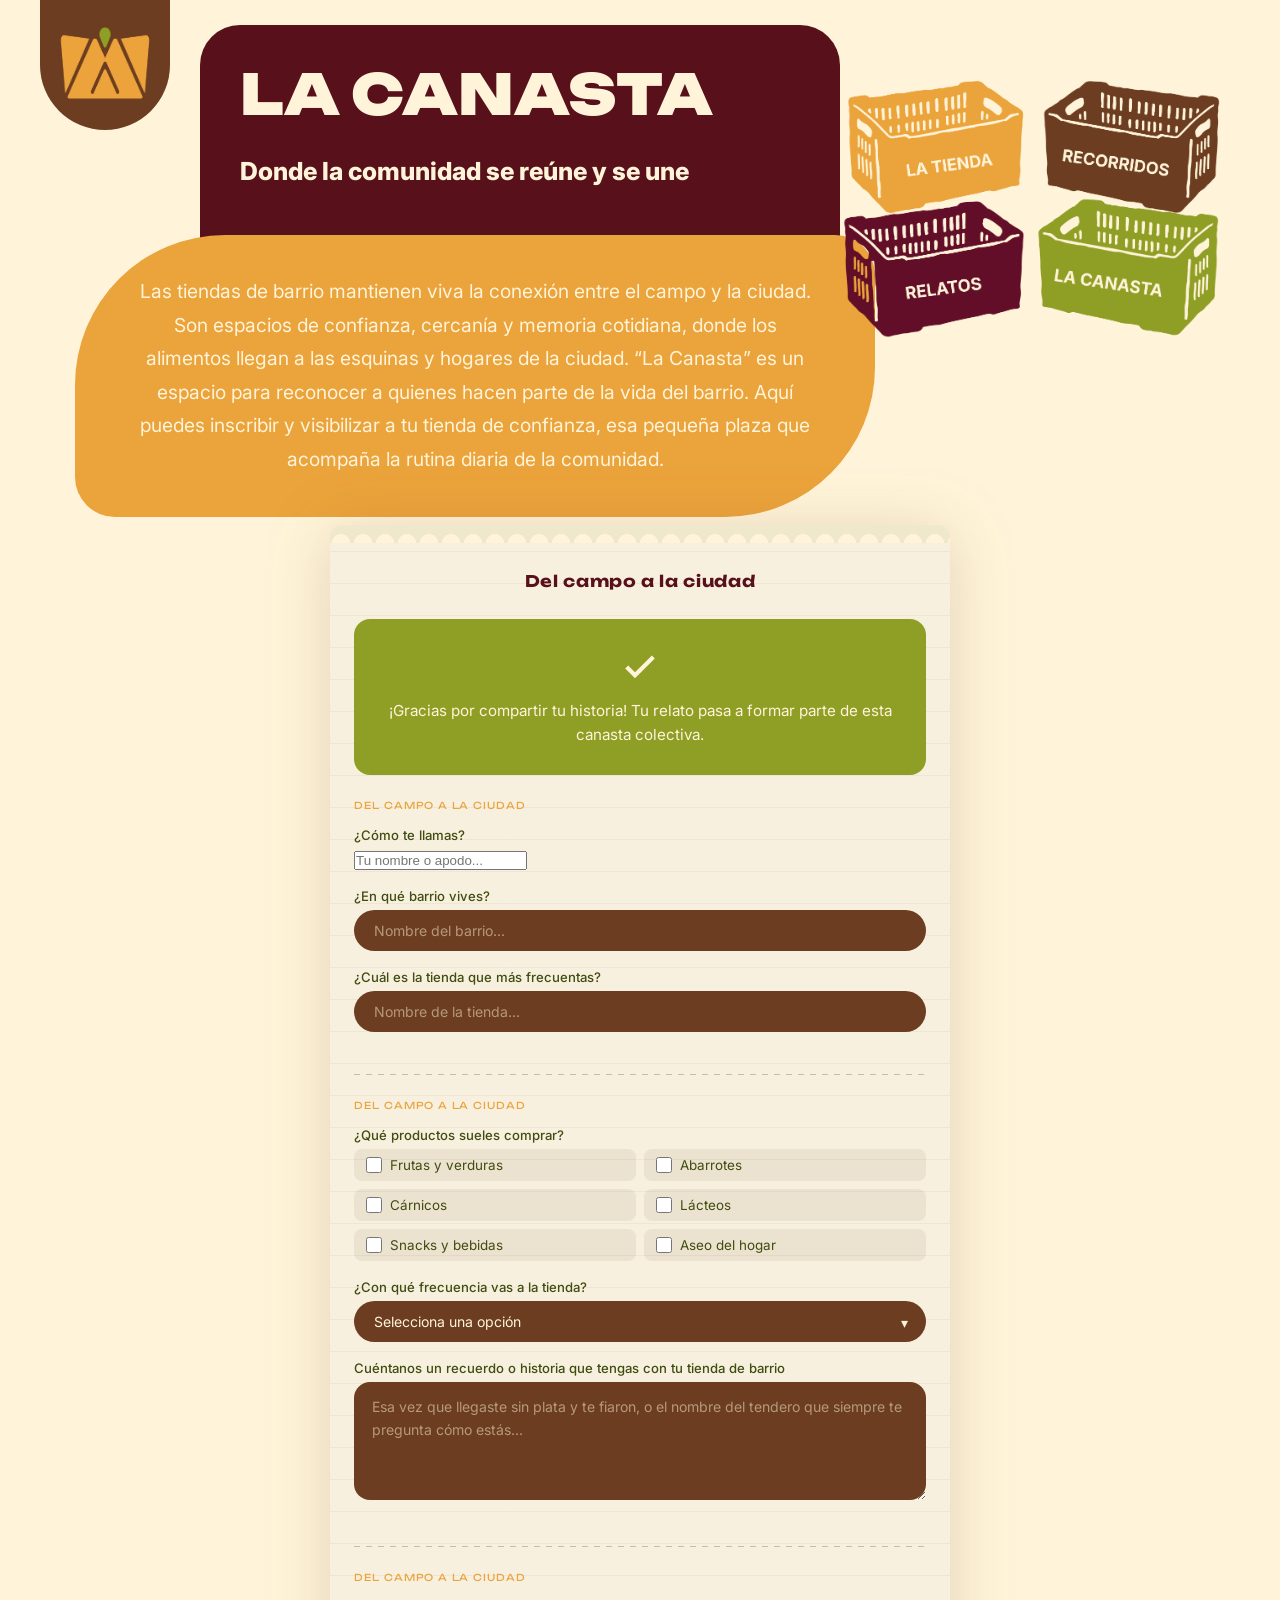
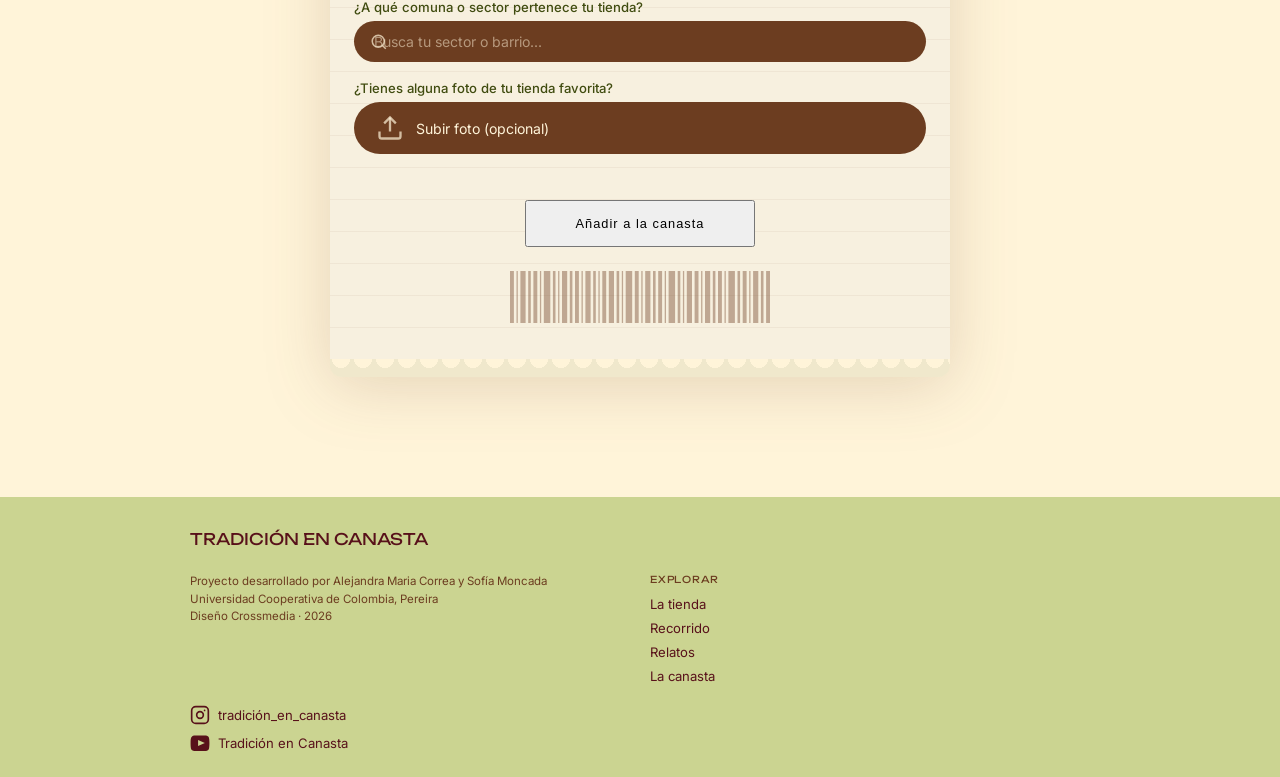
==== canasta.html @ 04a26695 "Fix: Correacción y revisión de estilos y clases" ====
<!DOCTYPE html>
<html lang="es">
<head>
  <meta charset="UTF-8" />
  <meta name="viewport" content="width=device-width, initial-scale=1.0" />
  <title>La Canasta · Tradición en Canasta</title>
  <link rel="stylesheet" href="styles.css" />
</head>
<body>


<header>
  <div class="logo" id="logo">
            <a href="index.html" class="inicio">
            <img class="logo-img" src="IMG/logo_tc.png" alt="logo tradición"/>
            </a>
        </div>

  
  <nav class="hero-canastas" aria-label="Secciones">

        <a href="#tienda" class="canasta" id="canasta-tienda">
            <img class="canasta-img" src="IMG/canasta-amarilla.png" alt="La tienda"/>
        </a>

        <a href="recorridos.html" class="canasta" id="canasta-recorridos">
            <img class="canasta-img" src="IMG/canasta-marron.png" alt="Recorridos"/>
        </a>

        <a href="relatos.html" class="canasta" id="canasta-relatos">
            <img class="canasta-img" src="IMG/canasta-vino.png" alt="Relatos"/>
        </a>

        <a href="canasta.html" class="canasta" id="canasta-canasta">
            <img class="canasta-img" src="IMG/canasta-verde.png"
            alt="La canasta">
        </a>

        </nav>

    <div class="canasta-header">
      <h1 class="canasta-header-titulo">LA CANASTA</h1>
      <p class="canasta-header-subtitulo">Donde la comunidad se reúne y se une</p>
    </div>
</header>

<!-- INTRO -->
<section class="section canasta-intro fade-up">
  <p class="canasta-intro-p">Las tiendas de barrio mantienen viva la conexión entre el campo y la ciudad. Son espacios de confianza, cercanía y memoria cotidiana, donde los alimentos llegan a las esquinas y hogares de la ciudad.
“La Canasta” es un espacio para reconocer a quienes hacen parte de la vida del barrio. Aquí puedes inscribir y visibilizar a tu tienda de confianza, esa pequeña plaza que acompaña la rutina diaria de la comunidad.</p>
</section>

<!-- FORMULARIO - tipo ticket/recibo como en el mockup -->
<section class="section canasta-form-section fade-up">
  <div class="ticket">
    <!-- Borde superior dentado -->
    <div class="ticket-top-tear"></div>

    <div class="ticket-body">
      <h2 class="ticket-titulo">Del campo a la ciudad</h2>

      <div id="form-success" class="form-success" hidden>
        <svg viewBox="0 0 24 24" fill="none" stroke="currentColor" stroke-width="2.5" width="40"><path d="M20 6L9 17l-5-5"/></svg>
        <p>¡Gracias por compartir tu historia! Tu relato pasa a formar parte de esta canasta colectiva.</p>
      </div>

      <!-- PASO 1: Tu historia -->
      <fieldset class="ticket-fieldset" id="paso-1">
        <legend class="ticket-legend">Del campo a la ciudad</legend>
        <div class="ticket-field">
          <label class="ticket-label" for="nombre">¿Cómo te llamas?</label>
          <input class="ticket__input" type="text" id="nombre" name="nombre" placeholder="Tu nombre o apodo..." autocomplete="off">
        </div>
        <div class="ticket-field">
          <label class="ticket-label" for="barrio">¿En qué barrio vives?</label>
          <input class="ticket-input" type="text" id="barrio" name="barrio" placeholder="Nombre del barrio..." autocomplete="off">
        </div>
        <div class="ticket-field">
          <label class="ticket-label" for="tienda-favorita">¿Cuál es la tienda que más frecuentas?</label>
          <input class="ticket-input" type="text" id="tienda-favorita" name="tienda-favorita" placeholder="Nombre de la tienda..." autocomplete="off">
        </div>
      </fieldset>

      <div class="ticket-separador"></div>

      <!-- PASO 2: Tu relato -->
      <fieldset class="ticket-fieldset" id="paso-2">
        <legend class="ticket-legend">Del campo a la ciudad</legend>

        <div class="ticket-field">
          <label class="ticket-label">¿Qué productos sueles comprar?</label>
          <div class="ticket-check-group">
            <label class="ticket-check-label">
              <input type="checkbox" name="productos" value="frutas"> Frutas y verduras
            </label>
            <label class="ticket-check-label">
              <input type="checkbox" name="productos" value="abarrotes"> Abarrotes
            </label>
            <label class="ticket-check-label">
              <input type="checkbox" name="productos" value="carnicos"> Cárnicos
            </label>
            <label class="ticket-check-label">
              <input type="checkbox" name="productos" value="lacteos"> Lácteos
            </label>
            <label class="ticket-check-label">
              <input type="checkbox" name="productos" value="snacks"> Snacks y bebidas
            </label>
            <label class="ticket-check-label">
              <input type="checkbox" name="productos" value="aseo"> Aseo del hogar
            </label>
          </div>
        </div>

        <div class="ticket-field">
          <label class="ticket-label" for="frecuencia">¿Con qué frecuencia vas a la tienda?</label>
          <div class="ticket-select-wrap">
            <select class="ticket-select" id="frecuencia" name="frecuencia">
              <option value="" disabled selected>Selecciona una opción</option>
              <option value="diario">Todos los días</option>
              <option value="varias">Varias veces a la semana</option>
              <option value="semanal">Una vez a la semana</option>
              <option value="ocasional">Ocasionalmente</option>
            </select>
          </div>
        </div>

        <div class="ticket-field">
          <label class="ticket-label" for="memoria">Cuéntanos un recuerdo o historia que tengas con tu tienda de barrio</label>
          <textarea class="ticket-textarea" id="memoria" name="memoria" rows="4" placeholder="Esa vez que llegaste sin plata y te fiaron, o el nombre del tendero que siempre te pregunta cómo estás..."></textarea>
        </div>
      </fieldset>

      <div class="ticket-separador"></div>

      <!-- PASO 3: Ubicación -->
      <fieldset class="ticket-fieldset" id="paso-3">
        <legend class="ticket-legend">Del campo a la ciudad</legend>

        <div class="ticket-field">
          <label class="ticket-label" for="comuna">¿A qué comuna o sector pertenece tu tienda?</label>
          <div class="ticket-search-wrap">
            <svg class="ticket-search-icon" viewBox="0 0 24 24" fill="none" stroke="currentColor" stroke-width="2"><circle cx="11" cy="11" r="8"/><path d="m21 21-4.35-4.35"/></svg>
            <input class="ticket-input ticket-input-search" type="text" id="comuna" name="comuna" placeholder="Busca tu sector o barrio..." autocomplete="off">
          </div>
          <div class="ticket-sugerencias" id="sugerencias" hidden>
            <button class="ticket-sug-item" data-val="Playa Rica">Playa Rica</button>
            <button class="ticket-sug-item" data-val="La Pilarica">La Pilarica</button>
            <button class="ticket-sug-item" data-val="Buenos Aires">Buenos Aires</button>
            <button class="ticket-sug-item" data-val="La Pradera">La Pradera</button>
            <button class="ticket-sug-item" data-val="El Japón">El Japón</button>
            <button class="ticket-sug-item" data-val="Valher">Valher</button>
          </div>
        </div>

        <div class="ticket-field">
          <label class="ticket-label">¿Tienes alguna foto de tu tienda favorita?</label>
          <label class="ticket-upload-label" for="foto-tienda">
            <svg viewBox="0 0 24 24" fill="none" stroke="currentColor" stroke-width="2" width="28"><path d="M21 15v4a2 2 0 0 1-2 2H5a2 2 0 0 1-2-2v-4"/><polyline points="17 8 12 3 7 8"/><line x1="12" y1="3" x2="12" y2="15"/></svg>
            <span id="upload-label-text">Subir foto (opcional)</span>
            <input type="file" id="foto-tienda" name="foto-tienda" accept="image/*" class="ticket-upload-input">
          </label>
          <div class="ticket-preview" id="foto-preview" hidden>
            <img id="foto-preview-img" src="" alt="Vista previa">
            <button class="ticket-remove-foto" id="remove-foto" type="button" aria-label="Quitar foto">&times;</button>
          </div>
        </div>
      </fieldset>

      <!-- BOTÓN ENVIAR -->
      <div class="ticket-submit-wrap">
        <button class="btn btn-primary ticket-submit" id="btn-enviar" type="button">Añadir a la canasta</button>
      </div>

      <!-- Código de barras decorativo -->
      <div class="ticket-barcode" aria-hidden="true">
        <svg viewBox="0 0 200 40" xmlns="http://www.w3.org/2000/svg">
          <rect x="0" y="0" width="3" height="40" fill="#6C3D20"/>
          <rect x="5" y="0" width="1" height="40" fill="#6C3D20"/>
          <rect x="8" y="0" width="4" height="40" fill="#6C3D20"/>
          <rect x="14" y="0" width="2" height="40" fill="#6C3D20"/>
          <rect x="18" y="0" width="3" height="40" fill="#6C3D20"/>
          <rect x="23" y="0" width="1" height="40" fill="#6C3D20"/>
          <rect x="26" y="0" width="5" height="40" fill="#6C3D20"/>
          <rect x="33" y="0" width="2" height="40" fill="#6C3D20"/>
          <rect x="37" y="0" width="1" height="40" fill="#6C3D20"/>
          <rect x="40" y="0" width="4" height="40" fill="#6C3D20"/>
          <rect x="46" y="0" width="2" height="40" fill="#6C3D20"/>
          <rect x="50" y="0" width="3" height="40" fill="#6C3D20"/>
          <rect x="55" y="0" width="1" height="40" fill="#6C3D20"/>
          <rect x="58" y="0" width="4" height="40" fill="#6C3D20"/>
          <rect x="64" y="0" width="2" height="40" fill="#6C3D20"/>
          <rect x="68" y="0" width="1" height="40" fill="#6C3D20"/>
          <rect x="71" y="0" width="3" height="40" fill="#6C3D20"/>
          <rect x="76" y="0" width="4" height="40" fill="#6C3D20"/>
          <rect x="82" y="0" width="2" height="40" fill="#6C3D20"/>
          <rect x="86" y="0" width="1" height="40" fill="#6C3D20"/>
          <rect x="89" y="0" width="5" height="40" fill="#6C3D20"/>
          <rect x="96" y="0" width="3" height="40" fill="#6C3D20"/>
          <rect x="101" y="0" width="1" height="40" fill="#6C3D20"/>
          <rect x="104" y="0" width="4" height="40" fill="#6C3D20"/>
          <rect x="110" y="0" width="2" height="40" fill="#6C3D20"/>
          <rect x="114" y="0" width="3" height="40" fill="#6C3D20"/>
          <rect x="119" y="0" width="1" height="40" fill="#6C3D20"/>
          <rect x="122" y="0" width="5" height="40" fill="#6C3D20"/>
          <rect x="129" y="0" width="2" height="40" fill="#6C3D20"/>
          <rect x="133" y="0" width="1" height="40" fill="#6C3D20"/>
          <rect x="136" y="0" width="4" height="40" fill="#6C3D20"/>
          <rect x="142" y="0" width="3" height="40" fill="#6C3D20"/>
          <rect x="147" y="0" width="1" height="40" fill="#6C3D20"/>
          <rect x="150" y="0" width="4" height="40" fill="#6C3D20"/>
          <rect x="156" y="0" width="2" height="40" fill="#6C3D20"/>
          <rect x="160" y="0" width="3" height="40" fill="#6C3D20"/>
          <rect x="165" y="0" width="1" height="40" fill="#6C3D20"/>
          <rect x="168" y="0" width="5" height="40" fill="#6C3D20"/>
          <rect x="175" y="0" width="2" height="40" fill="#6C3D20"/>
          <rect x="179" y="0" width="3" height="40" fill="#6C3D20"/>
          <rect x="184" y="0" width="1" height="40" fill="#6C3D20"/>
          <rect x="187" y="0" width="4" height="40" fill="#6C3D20"/>
          <rect x="193" y="0" width="2" height="40" fill="#6C3D20"/>
          <rect x="197" y="0" width="3" height="40" fill="#6C3D20"/>
        </svg>
      </div>
    </div>

    <!-- Borde inferior dentado -->
    <div class="ticket-bottom-tear"></div>
  </div>
</section>

<!-- FOOTER -->
<footer class="footer">
  <div class="footer-inner">
    <div class="footer-brand">Tradición en Canasta</div>
    <div class="footer-grid">
      <div>
        <p class="footer-credits">Proyecto desarrollado por Alejandra Maria Correa y Sofía Moncada<br>Universidad Cooperativa de Colombia, Pereira<br>Diseño Crossmedia · 2026</p>
      </div>
      <div>
        <p class="footer-col-title">Explorar</p>
        <ul class="footer-col-links">
          <li><a href="index.html">La tienda</a></li>
          <li><a href="recorrido.html">Recorrido</a></li>
          <li><a href="relatos.html">Relatos</a></li>
          <li><a href="canasta.html">La canasta</a></li>
        </ul>
      </div>
      <div class="footer-social">
        <a href="https://instagram.com/tradicion_en_canasta" class="footer-social-link" target="_blank">
          <svg class="footer-social-icon" viewBox="0 0 24 24" fill="none" stroke="currentColor" stroke-width="2"><rect x="2" y="2" width="20" height="20" rx="5"/><circle cx="12" cy="12" r="4"/><circle cx="17.5" cy="6.5" r="1" fill="currentColor" stroke="none"/></svg>
          tradición_en_canasta
        </a>
        <a href="https://youtube.com" class="footer-social-link" target="_blank">
          <svg class="footer-social-icon" viewBox="0 0 24 24" fill="currentColor"><path d="M23 7s-.3-2-1.2-2.7c-1.1-1.2-2.4-1.2-3-1.3C16.2 3 12 3 12 3s-4.2 0-6.8.1c-.6.1-1.9.1-3 1.3C1.3 5 1 7 1 7S.7 9.1.7 11.3v2c0 2.1.3 4.3.3 4.3s.3 2 1.2 2.7c1.1 1.2 2.6 1.1 3.3 1.2C7.3 21.7 12 21.7 12 21.7s4.2 0 6.8-.2c.6-.1 1.9-.1 3-1.2.9-.7 1.2-2.7 1.2-2.7s.3-2.1.3-4.3v-2C23.3 9.1 23 7 23 7zM9.7 15.5V8.4l8.1 3.6-8.1 3.5z"/></svg>
          Tradición en Canasta
        </a>
      </div>
    </div>
  </div>
</footer>


</body>
</html>
---- styles.css ----
@import url('https://fonts.googleapis.com/css2?family=Unbounded:wght@200..900&family=Inter:ital,wght@0,400;0,500;0,600;1,400&display=swap');

* {
  box-sizing: border-box;
  margin: 0;
  padding: 0;
}

:root {
  --color-fondo-principal:    #FFF4D9;
  --color-caja-verde:         #8F9E25;
  --color-caja-amarillo:      #EBA33B;
  --color-caja-verde-claro:   #CBD491;
  --color-caja-vino:          #58111A;
  --color-caja-marron:        #6C3D20;

  --color-boton-principal:    #6C3D20;
  --color-boton-secundario:   #EBA33B;
  --color-boton-hover-principal:  #83961C;
  --color-boton-hover-secundario: #58111A;
  
  --color-texto-principal:    #404C10;
  --color-texto-secundario:   #8F9E25;
  --color-texto-light: #6c3d20;
  --color-titulo-principal:   #FFF4D9;
  --color-titulo-secundario: #58111A;

  --fuente-titulos: "Unbounded", sans-serif;
  --fuente-textos:  "Inter", sans-serif;

}

html { scroll-behavior: smooth; }

body {
  font-family: var(--fuente-textos);
  background-color: var(--color-fondo-principal);
  color: var(--color-texto-principal);
  overflow-x: hidden;
}
 a{
    text-decoration: none;
 }
/* -- HERO -- */
.hero {
  display: grid;
  grid-template-columns: 1fr 350px;
  justify-items: start;
  align-items: center;
  min-height: 400px;
  position: relative;
  padding: 40px 60px;
}

.logo {
  position: absolute;
  top: 0;
  left: 40px;
  width: 130px;
  height: 130px;
  padding: 5px;
  background: var(--color-caja-marron);
  border-radius: 0 0 50% 50%;
  display: flex;
  align-items: center;
  justify-content: center;
  cursor: pointer;
  z-index: 3;

  
}
.logo-img { 
    width: 100%; 
    height: 100%; 
}
.logo img:hover { transform: scale(1.06) translateY(-4px); }

.hero-contenido {
  width: 100%;
  max-width: 800px;
  margin-left: 130px;

  height: 85%;
  
  justify-self: start;

  border-radius: 20px 200px 20px 20px;
  background-color: var(--color-caja-amarillo);

  position: relative;
  z-index: 2;
  padding: 40px 0 50px 40px;
}

.hero-titulo {
  font-family: var(--fuente-titulos);
  font-weight: 900;
  font-size: clamp(2.8rem, 5.6vw, 4rem);
  color: var(--color-titulo-principal);
  text-transform: uppercase;
  line-height: 1;
  letter-spacing: -0.5px;
  
}

.hero-subtitulo {
  margin-top: 10px;
  font-family: var(--fuente-textos);
  font-weight:700;
  font-size: clamp(1.2rem, 2.2vw, 1.2rem);
  color: var(--color-titulo-principal);
  opacity: 0.95;
  line-height: 1.5;
  max-width: 90%;
}

/* ── CANASTAS ── */
.hero-canastas {
  position: absolute;

left:auto;
  right:40px;

  z-index: 4;

  width: 420px;
  height: 420px;

  display: grid;
  grid-template-columns: 1fr 1fr;
}

.canasta {
  display: flex;
  flex-direction: column;
  max-height: 200px;
  align-items: center;
  cursor: pointer;
  transition: transform 0.18s ease;
  position: relative;
}

.canasta:hover { transform: scale(1.06) translateY(-4px); }

#canasta-tienda {
  grid-column: 1;
  grid-row: 1;
  margin-top: 20px;
  margin-right: -10px;
  z-index: 4;
}

#canasta-recorridos {
  grid-column: 2;
  grid-row: 1;
  margin-top: 20px;
  margin-left: -10px;
  z-index: 3;
}

#canasta-relatos {
  grid-column: 1;
  grid-row: 2;
  margin-top: -170px;
  margin-right: -16px;
  z-index: 2;
}

#canasta-canasta {
  grid-column: 2;
  grid-row: 2;
  margin-top: -170px;
  margin-left: -16px;
  z-index: 1;
}

.canasta-img {
  width: 100%;
  height: auto;
  object-fit:contain;
}

/* -- UNA MIRADA -- */

.mirada {
  background-color: var(--color-caja-verde);
  border-radius: 50px 50px 50px 300px;
  margin: 40px;
  padding: 25px 25px;

  position: relative;
  top: -140px;
  z-index: 3;
}

.mirada-titulo {
  font-family: var(--fuente-titulos);
  font-weight: 900;
  font-size: clamp(1.6rem, 3.6vw, 2.3rem);
  color: var(--color-titulo-principal);
  text-transform: uppercase;
  line-height: 1.1;
  padding: 30px;
}

.mirada-contenido {
  display: grid;
  grid-template-columns: 40% 1fr;
  align-items: start;
  padding: 0 25px 25px 25px;
  gap: 90px;
}

.mirada-foto {
  width: 100%;
  height: 100%;
  aspect-ratio: 18 / 9;
  border-radius: 50px 50px 50px 300px;
  overflow: hidden;
}

.mirada-foto img {
  width: 100%;
  height: 100%;
  object-fit: cover;
}

.mirada-derecha {
  display: flex;
  flex-direction: column;
  height: 100%;
  justify-content: space-between;
  position: relative;
}

.mirada-caja {
  background-color: var(--color-fondo-principal);
  border-radius: 40px;
  padding: 30px;
  
  display: flex;
  flex-direction: column;
  margin-right: -90px;
  margin-top: -110px;
}

.mirada-caja p {
  font-family: var(--fuente-textos);
  font-size: clamp(1.2rem, 2vw, 0.89rem);
  line-height: 1.72;
  color: var(--color-texto-secundario);
  text-align: left;
  width: 95%;
}

.btn-capsula {
  display: flex;
  align-self: flex-end;
  background-color: var(--color-boton-secundario);
  color: var(--color-titulo-principal);
  font-family: var(--fuente-titulos);
  font-size: clamp(1.75rem, 2.45vw, 1.92rem);
  font-weight: 700;
  letter-spacing: 0.6px;
  text-transform: uppercase;
  padding: 18px 32px;
  border-radius: 999px;
  border: none;
  cursor: pointer;
  transition: background-color 0.2s, transform 0.;
  position: absolute;
  top: 270px;
  left: 200px;
}
.btn-capsula:hover {
  background-color: var(--color-boton-hover-secundario);
  transform: scale(1.04);
}


/* NARRATIVA */

.narrativa{
  position: relative;
  margin: 30px;
}
 /*
.narrativa::before {
  content: "";
  position: absolute;
  inset: 0;
  background-image: url("IMG/planta_gr_amarilla.png");
  background-size: auto;

}
  */
.narrativa-flex{
  display: grid;
  grid-template-columns: 420px 1fr;

  align-items: center;
  gap: 80px;

  position: relative;
  z-index: 2;
}

.narrativa-circulo{
  width: 100%;
  aspect-ratio: 5/7;

  border-radius: 220px;
  overflow: hidden;
}

.narrativa-circulo img{
  width: 100%;
  height: 100%;
  object-fit: cover;
}

.narrativa-caja{
  position: relative;
  background: var(--color-caja-verde);
  border-radius: 40px;
  padding: 80px;
  min-height: 250px;

  display: flex;
  align-items: center;
  justify-content: center;
}


.narrativa-caja::after{
  content: "";
  position: absolute;

  left: 0;
  bottom: -20px;

  width: 100%;
  height: 100%;

  background: var(--color-caja-marron);
  border-radius: 40px;
  z-index: -1;
}

.narrativa-caja p{
  text-align: center;
  line-height: 1.7;
  color: var(--color-texto-light);
}

/* HOJAS */

.hoja{
  position: absolute;
  z-index: 0;
}


.hoja.hoja-izq-arriba{
  left: -200px;
  top: -300px;
  width: 950px;

  transform: rotate(20deg) ;

}

.hoja.hoja-der-abajo{
  left: 850px;
  top: 300px;
  width: 720px;

  transform: rotate(180deg);
}

/* MOMENTOS DEL BARRIO */
.momentos {
  padding: 40px;
  margin: 40px 30px;
}

.momentos-marco {
  border: 45px solid var(--color-caja-marron);
  border-radius: 45% 45% 100px 100px;
  padding: 60px 50px;
  background-color: var(--color-fondo-principal);
}

.momentos-titulo {
  text-align: center;
  font-family: var(--fuente-titulos);
  font-weight: 900;
  font-size: clamp(1.8rem, 4vw, 3rem);
  color: var(--color-caja-verde);
  margin-bottom: 60px;
  text-transform: uppercase;
}

.momentos-flex {
  display: grid;
  grid-template-columns: repeat(3, 1fr);
  gap: 50px;
  align-items: start;
}

.momento {
  display: flex;
  flex-direction: column;
  align-items: center;
  text-align: center;
}

.momento-label {
  display: block;
  font-family: var(--fuente-textos);
  font-size: 1.1rem;
  font-weight: 700;
  color: var(--color-caja-verde);
  margin-bottom: 18px;
  min-height: 50px;
}

.momento-foto {
  width: 100%;
  max-width: 260px;

  border: 25px solid var(--color-caja-verde);
  border-radius: 35px;
  overflow: hidden;

  aspect-ratio: 3 / 4;
}
.momento-foto img {
  width: 100%;
  height: 100%;
  object-fit: cover;
}

/* -- LAS TIENDAS -- */

.tiendas {
}

.tiendas-titulo {
  font-family: var(--fuente-titulos);
  font-weight: 900;
  font-size: clamp(1.8rem, 5.5vw, 4rem);
  color: var(--color-titulo-secundario);
  text-transform: uppercase;
  text-align: center;
  line-height: 0.95;
  letter-spacing: 1px;
  margin-bottom: 32px;
}

.tiendas-intro {
  width: min(1300px, 100%);
  margin: 0 auto 60px;
  background-color: var(--color-caja-amarillo);
  border-radius: 40px;
  padding: 40px;
}
.tiendas-intro p {
  font-family: var(--fuente-textos);
  font-size: clamp(1.5rem, 2.1vw, 1.65rem);
  line-height: 1.8;
  color: var(--color-titulo-principal);
  text-align: center;
}

.tiendas-bloques {
  display: flex;
  flex-direction: column;
  gap: 16px;
}
.tiendas-contenedor{
  display: grid;
  grid-template-columns: 1.2fr 0.8fr;
  gap: 50px;
  align-items: stretch;

  padding: 40px 0;
}

.tiendas-info{
  display: flex;
  flex-direction: column;
  gap: 40px;
}

.tiendas-bloque-vino{
  background-color: var(--color-caja-vino);
  border-radius: 0 90px 90px 0;
  padding: 60px 70px;

  display: flex;
  align-items: center;
  justify-content: center;
}

.tiendas-texto p{
  font-family: var(--fuente-textos);
  font-size: clamp(1rem, 1.5vw, 1.4rem);
  line-height: 1.5;
  text-align: center;
}

.tiendas-bloque-vino p{
  color: var(--color-titulo-principal);
}

.tiendas-bloque-beige{
  background-color: var(--color-fondo-principal);

  border: 12px solid var(--color-caja-vino);

  border-radius: 0 70px 70px 0;

  padding: 60px 70px;

  display: flex;
  align-items: center;
  justify-content: center;
}

.tiendas-bloque-beige p{
  color: var(--color-caja-vino);
}

.tiendas-foto{
  width: 100%;
  height: 100%;

  overflow: hidden;

  border-radius: 40px 0 0 40px;
}

.tiendas-foto img{
  width: 100%;
  height: 100%;
  object-fit: cover;
  display: block;
}


/* ══════════════════════════════════════════════════════
   
INTERNAS

══════════════════════════════════════════════════════ */

/* ══════════════════════════════════════════════════════
   RECORRIDO
══════════════════════════════════════════════════════ */

.recorrido-header {
  width: 50%;
  height: 330px;
  justify-self: start;
  margin: 25px 0 0 200px;
  z-index: 2;

  border-radius: 40px;
  background-color: var(--color-caja-marron);
}

.recorrido-header-inner {
  max-width: 900px;
  margin: 0 auto;
  display: flex;
  flex-direction: column;
  gap: 24px;
  padding: 40px;

}

.recorrido-header-titulo {
  font-family: var(--fuente-titulos);
  font-size: clamp(1.8rem, 7vw, 3.5rem);
  font-weight: 900;
  color: var(--color-titulo-principal);
  line-height: 1.05;
}

.recorrido-header-subtitulo {
  font-family: var(--fuente-textos);
  font-size: 1.55rem;
  color: var(--color-titulo-principal);
  font-weight: 800;
  margin-top: 8px;

}

.recorrido-intro-caja {
  background-color: var(--color-caja-amarillo);
  border-radius: 40px;
  padding: 40px;
  display: flex;
  flex-direction: column;
  gap: 14px;
  max-width: 700px;
  text-align: center;

  margin-top: -120px;
  margin-left: 300px;
}
 
.recorrido-intro-caja p {
  font-size: 1.2rem;
  color: var(--color-texto-light);
  line-height: 1.75;
}

.mapa-section {
  position: relative;
  overflow: hidden;
}

.mapa-section-header {
  display: grid;
  grid-template-columns: 280px 1fr;
  align-items: center;
  position: relative;
  z-index: 2;
}

.mapa-section-label {
  font-family: var(--fuente-titulos);
  font-size: clamp(2rem, 6vw, 4rem);
  font-weight: 900;
  color: var(--color-caja-vino);
  line-height: 0.9;
  margin: 20px;
}

.mapa-section-caja {
  background-color: var(--color-caja-marron);
  border-radius: 80px 0 0 80px;
  padding: 40px 60px;
  min-height: 180px;

  display: flex;
  align-items: center;
  justify-content: center;
  margin: 40px 0 40px 40px;
}

.mapa-section-texto {
  font-family: var(--fuente-textos);
  font-size: clamp(1rem, 1.7vw, 1.7rem);
  line-height: 1.4;
  color: var(--color-titulo-principal);
  text-align: center;
  max-width: 900px;
}

.mapa-section-rame-wrap {
  position: relative;
}
 
.mapa-deco {
  position: absolute;
  z-index: 2;
  pointer-events: none;
  opacity: 0.3;
}
 
.mapa-deco-tl {
  top: -30px;
  left: -30px;
  width: 120px;
  transform: rotate(-20deg);
}
 
.mapa-deco-br {
  bottom: 40px;
  right: -20px;
  width: 100px;
  transform: rotate(10deg);
}
 
.mapa-section-frame {
  width: 100%;
  height: 340px;
  background: var(--color-fondo-principal);
  border-radius: 24px;
  overflow: hidden;
  position: relative;
  z-index: 1;
}
 
@media (min-width: 600px) {
  .mapa-section__frame {
    height: 420px;
  }
}
 
.mapa-section-cta {
  display: block;
  width: fit-content;
  margin: 28px auto 0;
  padding: 14px 48px;
  font-size: 1rem;
  font-weight: 900;
  background-color: var(--color-boton-hover-principal);
  color: var(--color-titulo-principal);
  border-radius: 30px;
}

/* ===== RESPONSIVE ===== */

@media (max-width: 900px) {

  .mapa-section__header {
    grid-template-columns: 1fr;
    gap: 20px;
  }

  .mapa-section__label {
    text-align: center;
  }

  .mapa-section__desc-box {
    border-radius: 40px;
    padding: 30px 24px;
  }

  .mapa-section__desc {
    text-align: center;
  }

}
 
/* ===== TIENDAS GRID ===== */
.tiendas-grid {
  padding-top: 0;
}
 
.tiendas-grid-inner {
  display: grid;
  grid-template-columns: 1fr;
  gap: 24px;
  margin: 30px;
}
 
@media (min-width: 600px) {
  .tiendas-grid-inner {
    grid-template-columns: repeat(3, 1fr);
  }
}
 
.tienda-card {
  background: var(--color-fondo-principal);
  border-radius: 20px;
  overflow: hidden;
  box-shadow: 0 4px 24px rgba(64,76,16,0.08);
  transition: transform 0.3s ease, box-shadow 0.3s ease;
 
}
 
.tienda-card:hover {
  transform: translateY(-6px);
  box-shadow: 0 12px 32px rgba(64,76,16,0.15);
}
 
.tienda-card-img {
  aspect-ratio: 4/3;
  background: var(--color-fondo-principal);
  overflow: hidden;
}
 
.tienda-card-img img {
  width: 100%;
  height: 100%;
  object-fit: cover;
  transition: transform 0.4s ease;
}
 
.tienda-card:hover .tienda-card-img img {
  transform: scale(1.05);
}
 
.tienda-card-body {
  padding: 18px;
}
 
.tienda-card-nombre {
  font-family: var(--fuente-titulos);
  font-size: 0.85rem;
  color: var(--color-caja-vino);
  margin-bottom: 4px;
}
 
.tienda-card-dir {
  font-size: 0.75rem;
  color: var(--color-texto-secundario);
  margin-bottom: 10px;
}
 
.tienda-card-texto {
  font-size: 0.85rem;
  color: var(--color-texto-principal);
  line-height: 1.6;
}
 
.btn.btn-secondary{
    color: var(--color-texto-light);
}
 
/* ══════════════════════════════════════════════════════
  RELATOS
══════════════════════════════════════════════════════ */
.relatos-header {
   width: 50%;
  height: 330px;
  justify-self: start;
  margin: 25px 0 0 200px;
  z-index: 2;

  border-radius: 40px;
  background-color: var(--color-caja-verde);
}

.relatos-header-inner {
  max-width: 900px;
  margin: 0;
  display: flex;
  flex-direction: column;
  padding: 40px;
}

.relatos-header-title {
  font-family: var(--fuente-titulos);
  font-size: clamp(2rem, 8vw, 4rem);
  font-weight: 900;
  color: var(--color-titulo-principal);
  line-height: 1;
}

.relatos-header-subtitle {
  font-family: var(--fuente-textos);
  font-size: 1.55rem;
  color: var(--color-titulo-principal);
  font-weight: 800;
  margin-top: 8px;
}


.relatos-intro-caja {
  background-color: var(--color-caja-vino);
  border-radius: 0 40px 40px 0;
  padding: 50px;
  
  display: flex;
  flex-direction: column;
  gap: 14px;
  max-width: 980px;
  text-align: center;
  position: relative;

  margin-top: -120px;
  margin-left: 0;

}

.relatos-documental{
  font-family: var(--fuente-titulos);
  font-size: 1.55rem;
  text-transform: uppercase;
  color: var(--color-titulo-secundario);
  background-color: var(--color-fondo-principal);
  border-radius: 40px;
  padding: 15px;
  font-weight: 800;
  position: absolute;
  top: 200px;
  left: 650px;
  z-index: 5;
  


}
 
.relatos-intro-caja p {
  font-size: 1.2rem;
  color: var(--color-titulo-principal);
  line-height: 1.75;
}

@media (min-width: 768px) {
  .relatos-header__inner {
    flex-direction: row;
    align-items: flex-start;
    justify-content: space-between;
  }
}

/* ===== RELATOS MAIN ===== */
.relatos-main {
  max-width: 900px;
  margin: 40px;
  padding: 40px;
  display: flex;
  flex-direction: column;

}

/* =========================================
   RELATO CARD
========================================= */

.relato-card{
  display: grid;
  grid-template-columns: 420px 1fr;
  align-items: center;
  gap: 30px;
  position: relative;
  margin-top: 120px;
}

 .relato-card--right {
    grid-template-columns: ;
  }
.relato-card-img-wrap{
  position: relative;
  width: 500px;
  height: 600px;
  border-radius: 50px;
  overflow: hidden;
  background-color: var(--color-caja-vino);
  padding-left: 25px;
  padding-top: 25px;
  z-index: 2;
}

.relato-card-img-wrap img{
  width: 100%;
  height: 100%;

  object-fit: cover;
  border-radius: 40px;
}

.relato-card-content{
  background-color: var(--color-fondo-principal);
  border: 12px solid var(--color-caja-vino);
  border-radius: 40px;
  min-height: 350px;
  min-width: 650px;
  display: flex;
  align-items: center;
  justify-content: center;
  padding: 40px;
  position: absolute;
  top: -80px;
  left: 400px;
  
}

.relato-card-cita{
  font-family: var(--fuente-textos);
  font-size: 1.3rem;
  line-height: 1.5;
  color: var(--color-caja-marron);
  text-align: center;
  font-style: normal;
  max-width: 430px;
}

.relato-card-nombre{
  position: absolute;
  top: 400px;
  left: 170px;
  background-color: var(--color-caja-verde);
  color: var(--color-titulo-principal);
  font-family: var(--fuente-titulos);
  font-size: 4rem;
  font-weight: 900;
  padding: 20px 36px;
  border-radius: 50px;
}

/* ===== HOJA BARCO ===== */

.relato-card-decorativo{
  position: absolute;

  left: 500px;
  top: -40px;

  margin: 40px 0 40px 0;

  max-width: 20px;
  max-height: 120px;

  z-index: 0;
}
 /* ===== HOJA ALBEIRO ===== */

.relato-card-left:last-child .relato-card-hoja{
  position: absolute;

  right: -420px;
  bottom: -180px;

  width: 320px;

  z-index: 0;

  transform: rotate(-15deg);
}

.relato-card-left:last-child .relato-card-hoja img{
  width: 100%;
  display: block;
}

.relato-card-left:first-child .relato-card-hoja img{
  width: 100%;
  display: block;
}

/* =========================================
   CARD NATALIA
========================================= */

.relato-card-right{
  position: relative;
  width: 100%;
  min-height: 850px;
  margin-top: 20px;
}

/* ===== FOTO ===== */

.relato-card-right .relato-card-img-wrap{
  position: absolute;
  left: 800px;
  top: 0;

  position: relative;
  width: 500px;
  height: 600px;
  border-radius: 50px;
  overflow: hidden;
  background-color: var(--color-caja-vino);
  padding: 0 25px 25px 0;
  z-index: 2;

  
}


.relato-card-right .relato-card-img-wrap img{
  width: 100%;
  height: 100%;
  object-fit: cover;

  border-radius: 40px;

  display: block;
}

/* ===== CAJA BEIGE ===== */

.relato-card-right .relato-card-content{
  position: absolute;

  left: 220px;
  top: 430px;

  background-color: var(--color-fondo-principal);
  border: 12px solid var(--color-caja-vino);
  border-radius: 40px;
  min-height: 350px;
  min-width: 650px;
  display: flex;
  align-items: center;
  justify-content: center;
  padding: 40px;
  position: absolute;
}

/* ===== TEXTO ===== */

.relato-card-right .relato-card-cita{
  font-family: var(--fuente-textos);
  font-size: 1.3rem;
  line-height: 1.5;
  color: var(--color-caja-marron);
  text-align: center;
  font-style: normal;
  max-width: 430px;
}

/* ===== TITULO ===== */

.relato-card-right .relato-card-nombre{
  position: absolute;

  top: -240px;
  left: 100px;

  background-color: var(--color-caja-verde);
  color: var(--color-titulo-principal);
  font-family: var(--fuente-titulos);
  font-size: 4rem;
  font-weight: 900;
  padding: 20px 36px;
  border-radius: 50px;
  z-index: 10;
}

/* ===== HOJA NATALIA ===== */

.relato-card-hoja-bg{
  position: absolute;

  left: -400px;
  top: 260px;

  width: 820px;

  z-index: 4;
}

.relato-card-hoja-bg img{
  width: 100%;
  display: block;
}

/* =========================================
   RESPONSIVE
========================================= */

@media (max-width: 1200px){

  .relato-card-right{
    min-height: auto;
    display: flex;
    flex-direction: column;
    gap: 40px;
  }

  .relato-card-right .relato-card-img-wrap{
    position: relative;
    right: auto;
    top: auto;

    width: 100%;
    max-width: 420px;
    height: auto;

    aspect-ratio: 3/4;

    margin: 0 auto;
  }

  .relato-card--right .relato-card__content{
    position: relative;

    left: auto;
    top: auto;

    width: 100%;
    height: auto;

    padding: 120px 30px 60px;
  }

  .relato-card--right .relato-card__nombre{
    top: 30px;
    left: 50%;

    transform: translateX(-50%);

    padding: 20px 40px;

    font-size: 2rem;

    white-space: nowrap;
  }

  .relato-card__hoja-bg{
    display: none;
  }
}

/* ══════════════════════════════════════════════════════
  LA CANASTA
══════════════════════════════════════════════════════ */

.canasta-header {
  width: 50%;
  height: 330px;
  justify-self: start;
  margin: 25px 0 0 200px;
  max-width: 900px;
  display: flex;
  flex-direction: column;
  gap: 24px;
  padding: 40px;

  z-index: 2;

  border-radius: 40px;
  background-color: var(--color-caja-vino);
  
}

.canasta-header-titulo {
  font-family: var(--fuente-titulos);
  font-size: clamp(1.8rem, 7vw, 3.5rem);
  font-weight: 900;
  color: var(--color-titulo-principal);
  line-height: 1.05;
}

.canasta-header-subtitulo {
  font-family: var(--fuente-textos);
  font-size: 1.55rem;
  color: var(--color-titulo-principal);
  font-weight: 800;
  margin-top: 8px;
}



@media (min-width: 768px) {
  .canasta-header__inner {
    flex-direction: row;
    justify-content: space-between;
    align-items: center;
  }
}

/* ===== INTRO ===== */
.canasta-intro {
  padding: 40px 60px;
  background-color: var(--color-caja-amarillo);
  border-radius: 150px 40px 150px 40px;
  
  display: flex;
  flex-direction: column;
  gap: 14px;
  max-width: 800px;
  text-align: center;

  margin-top: -120px;
  margin-left: 75px;
}

.canasta-intro-p {
  font-size: 1.2rem;
  color: var(--color-titulo-principal);
  line-height: 1.75;
}

/* ===== TICKET / FORMULARIO ===== */
.canasta-form-section {
  padding-top: 8px;
  padding-bottom: 60px;
}

.ticket {
  max-width: 620px;
  margin: 0 auto;
  position: relative;
  filter: drop-shadow(0 8px 32px rgba(108,61,32,0.18));
}

/* Bordes dentados (scallop) */
.ticket-top-tear,
.ticket-bottom-tear {
  height: 18px;
  background:
    radial-gradient(circle at 50% 0%, var(--color-fondo-principal) 8px, transparent 8px) 0 0 / 20px 18px repeat-x,
    var(--color-fondo-principal);
  /* Se sobreescribe con el fondo del ticket */
}

.ticket-top-tear {
  background:
    radial-gradient(circle at 50% 100%, var(--color-fondo-principal) 9px, #f0e8cc 9px) 0 0 / 22px 18px repeat-x;
  border-radius: 12px 12px 0 0;
}

.ticket-bottom-tear {
  background:
    radial-gradient(circle at 50% 0%, var(--color-fondo-principal) 9px, #f0e8cc 9px) 0 0 / 22px 18px repeat-x;
  border-radius: 0 0 12px 12px;
}

.ticket-body {
  background: #f7f0df;
  background-image:
    repeating-linear-gradient(
      0deg,
      transparent,
      transparent 31px,
      rgba(108,61,32,0.06) 31px,
      rgba(108,61,32,0.06) 32px
    );
  padding: 28px 24px 32px;
}

.ticket-titulo {
  font-family: var(--fuente-titulos);
  font-size: 1rem;
  font-weight: 700;
  color: var(--color-caja-vino);
  text-align: center;
  margin-bottom: 28px;
  letter-spacing: 0.04em;
}

/* ===== FIELDSETS ===== */
.ticket-fieldset {
  border: none;
  padding: 0;
  margin: 0 0 24px;
}

.ticket-legend {
  font-family: var(--fuente-titulos);
  font-size: 0.6rem;
  color: var(--color-caja-amarillo);
  text-transform: uppercase;
  letter-spacing: 0.1em;
  margin-bottom: 16px;
  display: block;
}

.ticket-field {
  margin-bottom: 18px;
}

.ticket-label {
  display: block;
  font-size: 0.82rem;
  font-weight: 500;
  color: var(--color-texto-principal);
  margin-bottom: 6px;
}

/* INPUT */
.ticket-input {
  width: 100%;
  background-color: var(--color-caja-marron);
  border: none;
  border-radius: 50px;
  padding: 12px 20px;
  color: var(--color-titulo-principal);
  font-family: var(--fuente-textos);
  font-size: 0.88rem;
  outline: none;
  transition: box-shadow 0.2s;
}

.ticket-input::placeholder {
  color: rgba(255,244,217,0.5);
}

.ticket-input:focus {
  box-shadow: 0 0 0 3px var(--color-caja-amarillo);
}

/* TEXTAREA */
.ticket-textarea {
  width: 100%;
  background-color: var(--color-caja-marron);
  border: none;
  border-radius: 16px;
  padding: 14px 18px;
  color: var(--color-titulo-principal);
  font-family: var(--fuente-textos);
  font-size: 0.88rem;
  resize: vertical;
  outline: none;
  line-height: 1.6;
  transition: box-shadow 0.2s;
}

.ticket-textarea::placeholder {
  color: rgba(255,244,217,0.5);
}

.ticket-textarea:focus {
  box-shadow: 0 0 0 3px var(--color-caja-amarillo);
}

/* SELECT */
.ticket-select-wrap {
  position: relative;
}

.ticket-select {
  width: 100%;
  appearance: none;
  background-color: var(--color-caja-marron);
  border: none;
  border-radius: 50px;
  padding: 12px 40px 12px 20px;
  color: var(--color-titulo-principal);
  font-family: var(--fuente-textos);
  font-size: 0.88rem;
  outline: none;
  cursor: pointer;
  transition: box-shadow 0.2s;
}

.ticket-select:focus {
  box-shadow: 0 0 0 3px var(--color-caja-amarillo);
}

.ticket-select option {
  background: var(--color-caja-marron);
  color: var(--color-titulo-principal);
}

.ticket-select-wrap::after {
  content: '▾';
  position: absolute;
  right: 18px;
  top: 50%;
  transform: translateY(-50%);
  color: var(--color-titulo-principal);
  pointer-events: none;
  font-size: 0.9rem;
}

/* CHECKBOXES */
.ticket-check-group {
  display: grid;
  grid-template-columns: 1fr 1fr;
  gap: 8px;
}

.ticket-check-label {
  display: flex;
  align-items: center;
  gap: 8px;
  font-size: 0.84rem;
  color: var(--color-texto-principal);
  cursor: pointer;
  padding: 8px 12px;
  border-radius: 8px;
  background: rgba(108,61,32,0.08);
  transition: background 0.2s;
}

.ticket-check-label:hover {
  background: rgba(108,61,32,0.15);
}

.ticket-check-label input[type="checkbox"] {
  width: 16px;
  height: 16px;
  accent-color: var(--color-caja-vino);
  cursor: pointer;
  flex-shrink: 0;
}

/* SEARCH */
.ticket-search-wrap {
  position: relative;
}

.ticket-search-icon {
  position: absolute;
  left: 16px;
  top: 50%;
  transform: translateY(-50%);
  width: 18px;
  color: rgba(255,244,217,0.7);
}

.ticket-input--search {
  padding-left: 44px;
}

.ticket-sugerencias {
  background: var(--color-caja-marron);
  border-radius: 12px;
  margin-top: 6px;
  overflow: hidden;
}

.ticket-sug-item {
  display: block;
  width: 100%;
  background: none;
  border: none;
  border-bottom: 1px solid rgba(255,244,217,0.1);
  padding: 10px 20px;
  color: var(--color-titulo-principal);
  font-family: var(--fuente-textos);
  font-size: 0.85rem;
  text-align: left;
  cursor: pointer;
  transition: background 0.15s;
}

.ticket-sug-item:last-child {
  border-bottom: none;
}

.ticket-sug-item:hover {
  background: rgba(255,244,217,0.1);
}

/* UPLOAD */
.ticket-upload-label {
  display: flex;
  align-items: center;
  gap: 12px;
  background-color: var(--color-caja-marron);
  border-radius: 50px;
  padding: 12px 22px;
  cursor: pointer;
  color: var(--color-titulo-principal);
  font-size: 0.88rem;
  transition: box-shadow 0.2s;
}

.ticket-upload-label:hover {
  box-shadow: 0 0 0 3px var(--color-caja-amarillo);
}

.ticket-upload-label svg {
  flex-shrink: 0;
  color: rgba(255,244,217,0.7);
}

.ticket-upload-input {
  display: none;
}

.ticket-preview {
  margin-top: 10px;
  position: relative;
  width: 100px;
}

.ticket-preview img {
  width: 100px;
  height: 100px;
  object-fit: cover;
  border-radius: 12px;
  border: 2px solid var(--color-caja-amarillo);
}

.ticket-remove-foto {
  position: absolute;
  top: -8px;
  right: -8px;
  width: 22px;
  height: 22px;
  border-radius: 50%;
  background: var(--color-caja-vino);
  color: #fff;
  border: none;
  font-size: 1rem;
  line-height: 1;
  cursor: pointer;
  display: flex;
  align-items: center;
  justify-content: center;
}

/* SEPARADOR */
.ticket-separador {
  height: 1px;
  background: repeating-linear-gradient(90deg, var(--color-caja-marron) 0, var(--color-caja-marron) 6px, transparent 6px, transparent 12px);
  margin: 20px 0 24px;
  opacity: 0.3;
}

/* SUBMIT */
.ticket-submit-wrap {
  display: flex;
  justify-content: center;
  margin: 28px 0 24px;
}

.ticket-submit {
  padding: 14px 48px;
  font-size: 0.8rem;
  letter-spacing: 0.08em;
}

/* CÓDIGO DE BARRAS */
.ticket-barcode {
  width: 100%;
  max-width: 260px;
  margin: 0 auto;
  opacity: 0.4;
}

.ticket-barcode svg {
  width: 100%;
  height: auto;
}

/* SUCCESS */
.form-success {
  background: var(--color-caja-verde);
  border-radius: 16px;
  padding: 28px 20px;
  text-align: center;
  margin-bottom: 24px;
  display: flex;
  flex-direction: column;
  align-items: center;
  gap: 12px;
}

.form-success svg {
  color: var(--color-titulo-principal);
}

.form-success p {
  color: var(--color-titulo-principal);
  font-size: 0.95rem;
  line-height: 1.6;
}
 
/* ══════════════════════════════════════════════════════
  FOOTER
══════════════════════════════════════════════════════ */
.footer {
  background-color: var(--color-caja-verde-claro);
  padding: 32px 20px 24px;
  margin-top: 60px;
}
 
.footer-inner {
  max-width: 900px;
  margin: 0 auto;
  display: flex;
  flex-direction: column;
  gap: 24px;
}
 
.footer-brand {
  font-family: var(--fuente-titulos);
  font-size: 1rem;
  color: var(--color-caja-vino);
  text-transform: uppercase;
}
 
.footer-grid {
  display: grid;
  grid-template-columns: 1fr 1fr;
  gap: 20px;
}
 
.footer-col-title {
  font-family: var(--fuente-titulos);
  font-size: 0.6rem;
  color: var(--color-caja-marron);
  text-transform: uppercase;
  letter-spacing: 0.08em;
  margin-bottom: 8px;
}
 
.footer-col-links {
  list-style: none;
  display: flex;
  flex-direction: column;
  gap: 4px;
}
 
.footer-col-links a {
  font-size: 0.82rem;
  color: var(--color-caja-vino);
  transition: opacity 0.2s;
}
 
.footer-col-links a:hover {
  opacity: 0.65;
}
 
.footer-social {
  display: flex;
  flex-direction: column;
  gap: 8px;
}
 
.footer-social-link {
  display: flex;
  align-items: center;
  gap: 8px;
  font-size: 0.82rem;
  color: var(--color-caja-vino);
}
 
.footer-social-icon {
  width: 20px;
  height: 20px;
}
 
.footer-credits {
  font-size: 0.72rem;
  color: var(--color-caja-marron);
  line-height: 1.5;
}
 
@media (min-width: 768px) {
  .footer__grid {
    grid-template-columns: 1fr 1fr 1fr;
  }
}

/* ══════════════════════════════════════════════════════
   ANIMACIONES (main.js)
══════════════════════════════════════════════════════ */


/* ══════════════════════════════════════════════════════
   RESPONSIVE — tablet ≤ 900px
══════════════════════════════════════════════════════ */
@media (max-width: 900px) {

  .hero { min-height: 300px; }
  .hero-contenido { width: 68%; }
  .hero-canastas { width: clamp(210px, 32%, 300px); }

  .mirada { margin: 22px 14px 0; padding: 34px 28px 44px; border-radius: 30px 30px 30px 100px; }
  .mirada__flex { grid-template-columns: 42% 1fr; gap: 18px; }

  .entiende__titulo { font-size: clamp(1.5rem, 4vw, 2.8rem); }
  .entiende__bloque--vino { grid-template-columns: 1fr 1fr; }

  .footer__inner { grid-template-columns: 1.2fr 1fr 0.9fr; gap: 24px; }
}


/* ══════════════════════════════════════════════════════
   RESPONSIVE — móvil ≤ 640px
══════════════════════════════════════════════════════ */
@media (max-width: 640px) {

  /* Hero */
  .hero {
    display: flex;
    flex-direction: column;
    min-height: auto;
    padding-bottom: 16px;
  }
  .hero__blob {
    position: relative;
    width: 100%;
    min-height: auto;
    border-radius: 0 0 46% 46% / 0 0 24% 24%;
    padding-bottom: 20px;
    flex-shrink: 0;
  }
  .hero__content {
    padding: 108px 22px 22px 22px;
  }
  .hero__canastas {
    position: relative;
    top: auto; right: auto;
    width: 100%;
    grid-template-columns: repeat(4, 1fr);
    grid-template-rows: auto;
    padding: 12px 10px 0;
    gap: 2px;
  }
  #canasta__tienda,
  #canasta__canasta,
  #canasta__relatos,
  #canasta__recorridos {
    grid-column: auto;
    grid-row: auto;
    margin: 0;
  }
  .canasta__label { margin-top: -16px; font-size: 0.38rem; }
  .menu-toggle { display: block; }

  /* Mirada */
  .mirada { margin: 18px 10px 0; padding: 24px 18px 32px; border-radius: 22px 22px 22px 70px; }
  .mirada__flex { grid-template-columns: 1fr; gap: 18px; }
  .mirada__foto { aspect-ratio: 4/3; border-radius: 16px 16px 16px 60px; }
  .btn-capsula { align-self: center; }

  /* Narrativa */
  .narrativa { padding: 36px 14px 48px; }
  .narrativa__flex { grid-template-columns: 1fr; justify-items: center; gap: 18px; }
  .narrativa__circulo { width: clamp(130px, 52vw, 200px); }
  .hoja--3 { display: none; }

  /* Momentos */
  .momentos { padding: 0 10px; }
  .momentos__marco { padding: 26px 16px 48px; border-radius: 28px; }
  .momentos__marco::after { display: none; }
  .momentos__flex { grid-template-columns: 1fr; gap: 18px; }
  .momento__foto { aspect-ratio: 4/3; }

  /* Entiende */
  .entiende { padding: 48px 14px 16px; }
  .entiende__titulo { font-size: clamp(1.4rem, 7vw, 2rem); }
  .entiende__bloque--vino { grid-template-columns: 1fr; }
  .entiende__bloque-foto { border-radius: 0 0 28px 28px; height: 200px; }
  .entiende__bloque--vino .entiende__bloque-texto { padding: 24px 22px; }
  .entiende__bloque--beige .entiende__bloque-texto { padding: 24px 20px; }

  /* Footer */
  .footer { margin-top: 36px; padding: 32px 16px 24px; }
  .footer__inner { grid-template-columns: 1fr; gap: 24px; }
}

/* ══════════════════════════════════════════════════════
   RESPONSIVE — tablet / móvil
══════════════════════════════════════════════════════ */
@media (max-width: 760px) {

  /* hero */
  .hero__blob { width: 78%; }
  .hero__content { max-width: 60%; padding: 38px 0 24px 22px; }
  .hero__canastas { width: 44%; gap: 8px; top: 10px; right: 12px; }

  /* mirada */
  .mirada { margin: 14px 12px 0; padding: 24px 18px 24px; }
  .mirada__flex { flex-direction: column; }
  .mirada__foto { flex: none; width: 100%; aspect-ratio: 16/9; }
  .btn-capsula { align-self: center; }

  /* narrativa */
  .narrativa { padding: 48px 18px; }
  .narrativa__flex { flex-direction: column; }
  .narrativa__caja { max-width: 100%; }

  /* momentos */
  .momentos { padding: 0 12px; }
  .momentos__flex { flex-direction: column; }
  .momento__foto { aspect-ratio: 4/3; }

  /* footer */
  .footer__inner { flex-direction: column; gap: 24px; }
}

@media (max-width: 500px) {

  /* hero móvil: apila blob + canastas debajo */
  .hero {
    flex-direction: column;
    min-height: auto;
    padding-bottom: 16px;
  }
  .hero__blob { width: 90%; }
  .hero__content {
    max-width: 100%;
    padding: 110px 20px 16px 24px;
  }
  .hero__canastas {
    position: static;
    width: 100%;
    padding: 0 16px;
    flex-wrap: wrap;
    gap: 10px;
  }
  .canasta {
    width: calc(25% - 8px);
    margin-top: 0 !important;
  }
}

@media (max-width: 768px) {

  .momentos__flex {
    grid-template-columns: 1fr;
    gap: 40px;
  }

  .momento__foto {
    max-width: 320px;
  }

  .momentos__marco {
    border-width: 25px;
    padding: 40px 20px;
  }

}

/* ══════════════════════════════════════════════════════
   ANIMACIONES (manejadas por main.js)
══════════════════════════════════════════════════════
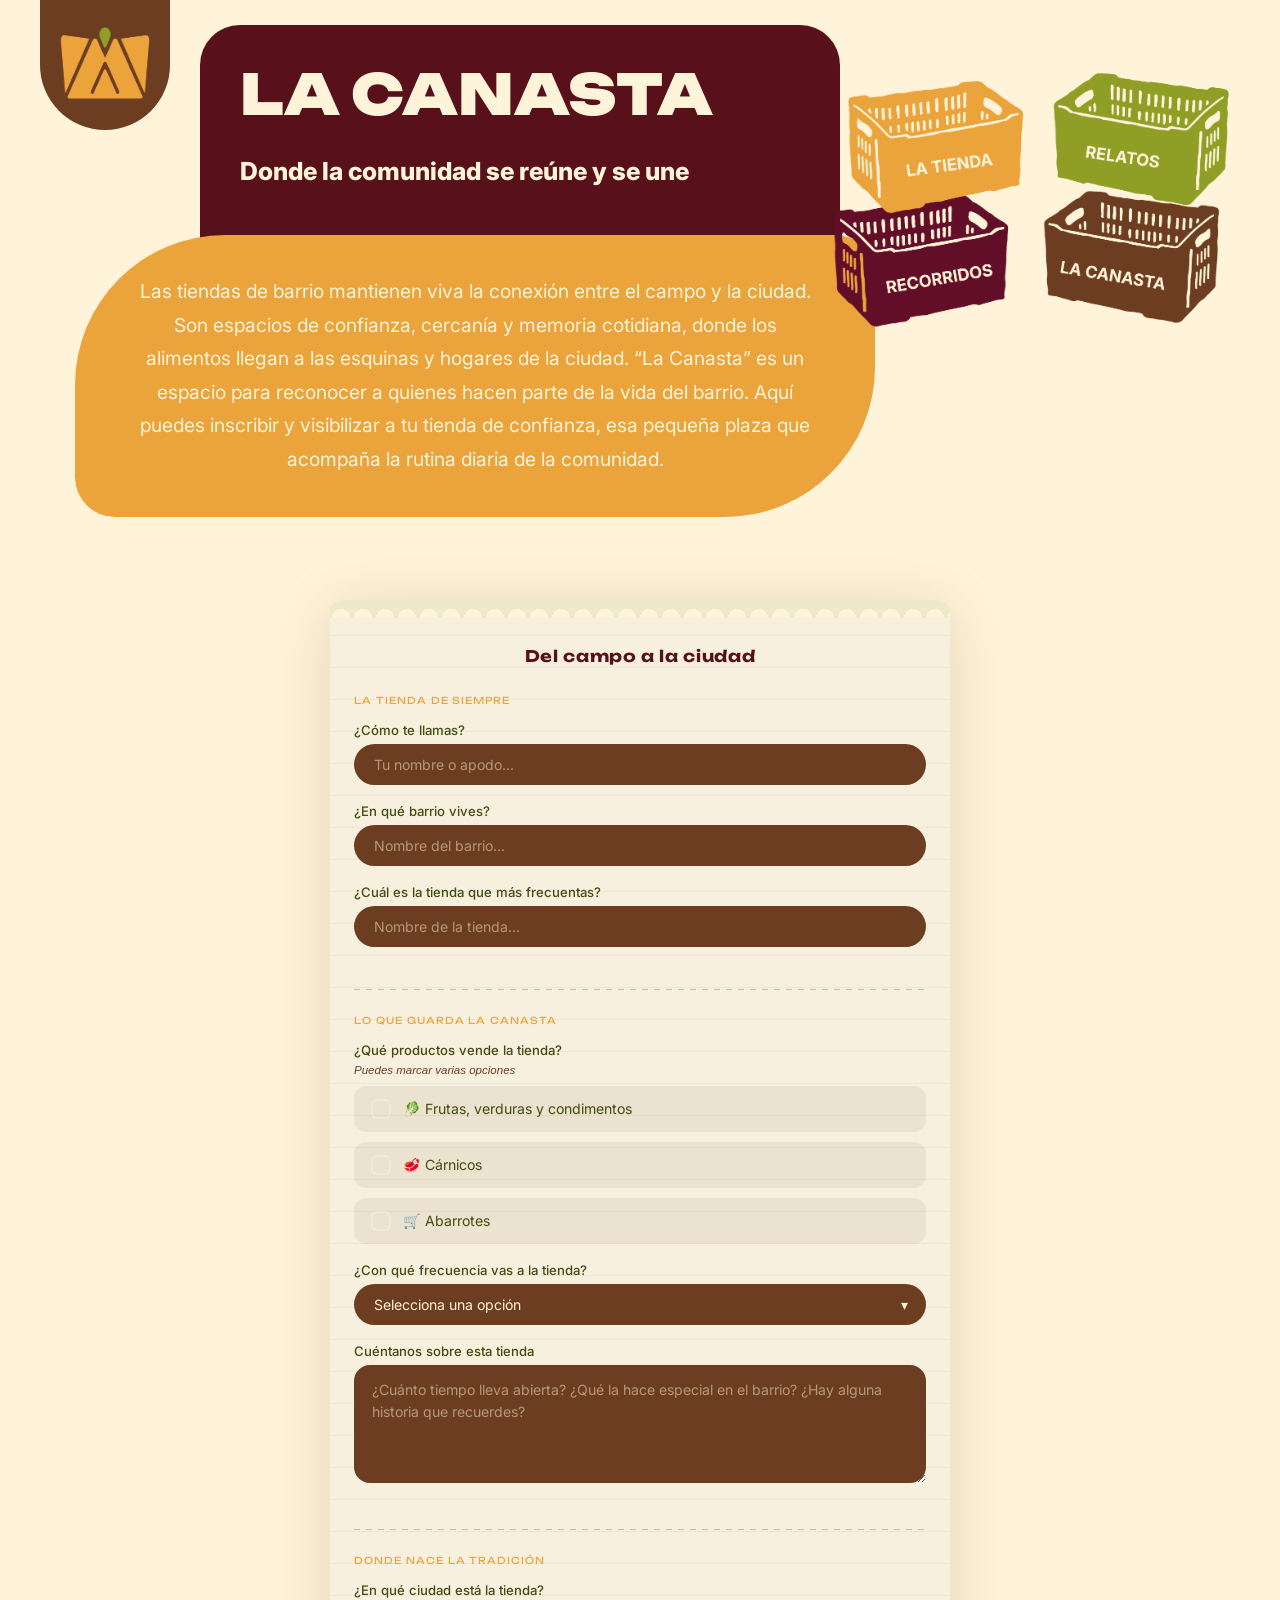
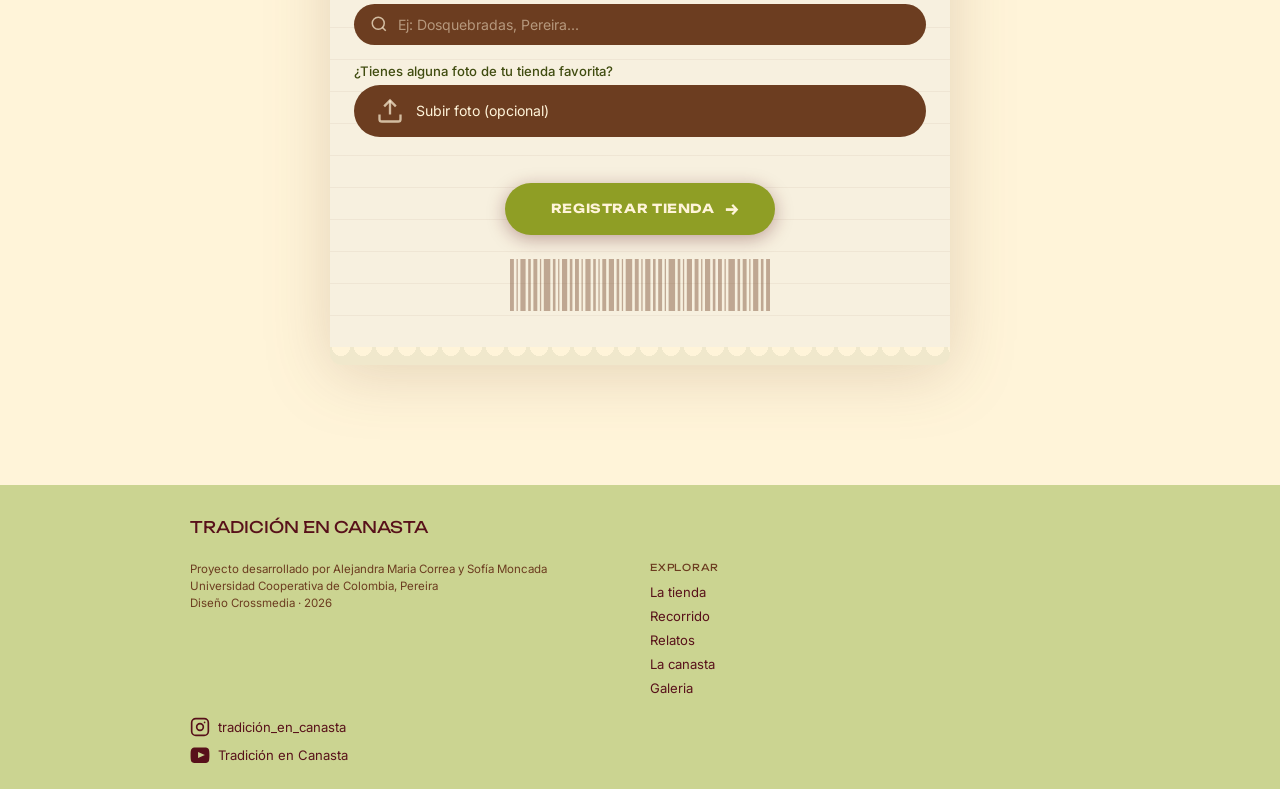
==== commit 0a4a818d: "Fead: Añadí estilos de la "galería" y primer acercamiento js. Fix: Corrección de js para el formular" ====
--- a/canasta.html
+++ b/canasta.html
@@ -17,24 +17,24 @@
         </div>
 
   
-  <nav class="hero-canastas" aria-label="Secciones">
-
-        <a href="#tienda" class="canasta" id="canasta-tienda">
-            <img class="canasta-img" src="IMG/canasta-amarilla.png" alt="La tienda"/>
-        </a>
-
-        <a href="recorridos.html" class="canasta" id="canasta-recorridos">
-            <img class="canasta-img" src="IMG/canasta-marron.png" alt="Recorridos"/>
-        </a>
-
-        <a href="relatos.html" class="canasta" id="canasta-relatos">
-            <img class="canasta-img" src="IMG/canasta-vino.png" alt="Relatos"/>
-        </a>
-
-        <a href="canasta.html" class="canasta" id="canasta-canasta">
-            <img class="canasta-img" src="IMG/canasta-verde.png"
-            alt="La canasta">
-        </a>
+        <nav class="hero-canastas" aria-label="Secciones">
+
+            <a href="#tienda" class="canasta" id="canasta-tienda">
+                <img class="canasta-img" src="IMG/canasta-amarilla.png" alt="La tienda"/>
+            </a>
+
+            <a href="recorridos.html" class="canasta" id="canasta-recorridos">
+                <img class="canasta-img" src="IMG/canasta-vino.png" alt="Recorridos"/>
+            </a>
+
+            <a href="relatos.html" class="canasta" id="canasta-relatos">
+                <img class="canasta-img" src="IMG/canasta-verde.png" alt="Relatos"/>
+            </a>
+
+            <a href="canasta.html" class="canasta" id="canasta-canasta">
+                <img class="canasta-img" src="IMG/canasta-marron.png"
+                alt="La canasta">
+            </a>
 
         </nav>
 
@@ -54,67 +54,65 @@
 <section class="section canasta-form-section fade-up">
   <div class="ticket">
     <!-- Borde superior dentado -->
-    <div class="ticket-top-tear"></div>
-
-    <div class="ticket-body">
-      <h2 class="ticket-titulo">Del campo a la ciudad</h2>
-
-      <div id="form-success" class="form-success" hidden>
-        <svg viewBox="0 0 24 24" fill="none" stroke="currentColor" stroke-width="2.5" width="40"><path d="M20 6L9 17l-5-5"/></svg>
-        <p>¡Gracias por compartir tu historia! Tu relato pasa a formar parte de esta canasta colectiva.</p>
-      </div>
-
+    <div class="ticket__top-tear"></div>
+ 
+    <div class="ticket__body">
+      <h2 class="ticket__titulo">Del campo a la ciudad</h2>
+ 
+      <!-- RESULTADO DE CLASIFICACIÓN (oculto hasta enviar) -->
+      <div id="resultado-canasta" class="resultado-canasta" hidden>
+        <!-- Se rellena con JS -->
+      </div>
+ 
       <!-- PASO 1: Tu historia -->
-      <fieldset class="ticket-fieldset" id="paso-1">
-        <legend class="ticket-legend">Del campo a la ciudad</legend>
-        <div class="ticket-field">
-          <label class="ticket-label" for="nombre">¿Cómo te llamas?</label>
+      <fieldset class="ticket__fieldset" id="paso-1">
+        <legend class="ticket__legend">La tienda de siempre</legend>
+        <div class="ticket__field">
+          <label class="ticket__label" for="nombre">¿Cómo te llamas?</label>
           <input class="ticket__input" type="text" id="nombre" name="nombre" placeholder="Tu nombre o apodo..." autocomplete="off">
         </div>
-        <div class="ticket-field">
-          <label class="ticket-label" for="barrio">¿En qué barrio vives?</label>
-          <input class="ticket-input" type="text" id="barrio" name="barrio" placeholder="Nombre del barrio..." autocomplete="off">
-        </div>
-        <div class="ticket-field">
-          <label class="ticket-label" for="tienda-favorita">¿Cuál es la tienda que más frecuentas?</label>
-          <input class="ticket-input" type="text" id="tienda-favorita" name="tienda-favorita" placeholder="Nombre de la tienda..." autocomplete="off">
+        <div class="ticket__field">
+          <label class="ticket__label" for="barrio">¿En qué barrio vives?</label>
+          <input class="ticket__input" type="text" id="barrio" name="barrio" placeholder="Nombre del barrio..." autocomplete="off">
+        </div>
+        <div class="ticket__field">
+          <label class="ticket__label" for="tienda-favorita">¿Cuál es la tienda que más frecuentas?</label>
+          <input class="ticket__input" type="text" id="tienda-favorita" name="tienda-favorita" placeholder="Nombre de la tienda..." autocomplete="off">
         </div>
       </fieldset>
-
-      <div class="ticket-separador"></div>
-
+ 
+      <div class="ticket__separador"></div>
+ 
       <!-- PASO 2: Tu relato -->
-      <fieldset class="ticket-fieldset" id="paso-2">
-        <legend class="ticket-legend">Del campo a la ciudad</legend>
-
-        <div class="ticket-field">
-          <label class="ticket-label">¿Qué productos sueles comprar?</label>
-          <div class="ticket-check-group">
-            <label class="ticket-check-label">
-              <input type="checkbox" name="productos" value="frutas"> Frutas y verduras
+      <fieldset class="ticket__fieldset" id="paso-2">
+        <legend class="ticket__legend">Lo que guarda la canasta</legend>
+ 
+        <div class="ticket__field">
+          <label class="ticket__label">¿Qué productos vende la tienda?</label>
+          <p class="ticket__field-hint">Puedes marcar varias opciones</p>
+          <div class="ticket__check-group ticket__check-group--col">
+            <label class="ticket__check-label">
+              <input type="checkbox" name="verduras" value="frutas" id="chk-frutas">
+              <span class="ticket__check-custom"></span>
+              🥬 Frutas, verduras y condimentos
             </label>
-            <label class="ticket-check-label">
-              <input type="checkbox" name="productos" value="abarrotes"> Abarrotes
+            <label class="ticket__check-label">
+              <input type="checkbox" name="carnes" value="carnicos" id="chk-carnicos">
+              <span class="ticket__check-custom"></span>
+              🥩 Cárnicos
             </label>
-            <label class="ticket-check-label">
-              <input type="checkbox" name="productos" value="carnicos"> Cárnicos
+            <label class="ticket__check-label">
+              <input type="checkbox" name="abarrotes" value="abarrotes" id="chk-abarrotes">
+              <span class="ticket__check-custom"></span>
+              🛒 Abarrotes
             </label>
-            <label class="ticket-check-label">
-              <input type="checkbox" name="productos" value="lacteos"> Lácteos
-            </label>
-            <label class="ticket-check-label">
-              <input type="checkbox" name="productos" value="snacks"> Snacks y bebidas
-            </label>
-            <label class="ticket-check-label">
-              <input type="checkbox" name="productos" value="aseo"> Aseo del hogar
-            </label>
-          </div>
-        </div>
-
-        <div class="ticket-field">
-          <label class="ticket-label" for="frecuencia">¿Con qué frecuencia vas a la tienda?</label>
-          <div class="ticket-select-wrap">
-            <select class="ticket-select" id="frecuencia" name="frecuencia">
+          </div>
+        </div>
+ 
+        <div class="ticket__field">
+          <label class="ticket__label" for="frecuencia">¿Con qué frecuencia vas a la tienda?</label>
+          <div class="ticket__select-wrap">
+            <select class="ticket__select" id="frecuencia" name="frecuencia">
               <option value="" disabled selected>Selecciona una opción</option>
               <option value="diario">Todos los días</option>
               <option value="varias">Varias veces a la semana</option>
@@ -123,56 +121,62 @@
             </select>
           </div>
         </div>
-
-        <div class="ticket-field">
-          <label class="ticket-label" for="memoria">Cuéntanos un recuerdo o historia que tengas con tu tienda de barrio</label>
-          <textarea class="ticket-textarea" id="memoria" name="memoria" rows="4" placeholder="Esa vez que llegaste sin plata y te fiaron, o el nombre del tendero que siempre te pregunta cómo estás..."></textarea>
+ 
+        <div class="ticket__field">
+          <label class="ticket__label" for="memoria">Cuéntanos sobre esta tienda</label>
+          <textarea class="ticket__textarea" id="memoria" name="memoria" rows="4" placeholder="¿Cuánto tiempo lleva abierta? ¿Qué la hace especial en el barrio? ¿Hay alguna historia que recuerdes?"></textarea>
         </div>
       </fieldset>
-
-      <div class="ticket-separador"></div>
-
+ 
+      <div class="ticket__separador"></div>
+ 
       <!-- PASO 3: Ubicación -->
-      <fieldset class="ticket-fieldset" id="paso-3">
-        <legend class="ticket-legend">Del campo a la ciudad</legend>
-
-        <div class="ticket-field">
-          <label class="ticket-label" for="comuna">¿A qué comuna o sector pertenece tu tienda?</label>
-          <div class="ticket-search-wrap">
-            <svg class="ticket-search-icon" viewBox="0 0 24 24" fill="none" stroke="currentColor" stroke-width="2"><circle cx="11" cy="11" r="8"/><path d="m21 21-4.35-4.35"/></svg>
-            <input class="ticket-input ticket-input-search" type="text" id="comuna" name="comuna" placeholder="Busca tu sector o barrio..." autocomplete="off">
-          </div>
-          <div class="ticket-sugerencias" id="sugerencias" hidden>
-            <button class="ticket-sug-item" data-val="Playa Rica">Playa Rica</button>
-            <button class="ticket-sug-item" data-val="La Pilarica">La Pilarica</button>
-            <button class="ticket-sug-item" data-val="Buenos Aires">Buenos Aires</button>
-            <button class="ticket-sug-item" data-val="La Pradera">La Pradera</button>
-            <button class="ticket-sug-item" data-val="El Japón">El Japón</button>
-            <button class="ticket-sug-item" data-val="Valher">Valher</button>
-          </div>
-        </div>
-
-        <div class="ticket-field">
-          <label class="ticket-label">¿Tienes alguna foto de tu tienda favorita?</label>
-          <label class="ticket-upload-label" for="foto-tienda">
+      <fieldset class="ticket__fieldset" id="paso-3">
+        <legend class="ticket__legend">Donde nace la tradición</legend>
+ 
+        <div class="ticket__field">
+          <label class="ticket__label" for="ciudad">¿En qué ciudad está la tienda?</label>
+          <div class="ticket__search-wrap">
+            <svg class="ticket__search-icon" viewBox="0 0 24 24" fill="none" stroke="currentColor" stroke-width="2"><circle cx="11" cy="11" r="8"/><path d="m21 21-4.35-4.35"/></svg>
+            <input class="ticket__input ticket__input--search" type="text" id="ciudad" name="ciudad" placeholder="Ej: Dosquebradas, Pereira..." autocomplete="off">
+          </div>
+          <div class="ticket__sugerencias" id="sugerencias" hidden>
+            <button class="ticket__sug-item" data-val="Dosquebradas">Dosquebradas</button>
+            <button class="ticket__sug-item" data-val="Pereira">Pereira</button>
+            <button class="ticket__sug-item" data-val="Santa Rosa de Cabal">Santa Rosa de Cabal</button>
+            <button class="ticket__sug-item" data-val="La Virginia">La Virginia</button>
+            <button class="ticket__sug-item" data-val="Marsella">Marsella</button>
+            <button class="ticket__sug-item" data-val="Cartago">Cartago</button>
+            <button class="ticket__sug-item" data-val="Manizales">Manizales</button>
+            <button class="ticket__sug-item" data-val="Armenia">Armenia</button>
+          </div>
+        </div>
+ 
+        <div class="ticket__field">
+          <label class="ticket__label">¿Tienes alguna foto de tu tienda favorita?</label>
+          <label class="ticket__upload-label" for="foto-tienda">
             <svg viewBox="0 0 24 24" fill="none" stroke="currentColor" stroke-width="2" width="28"><path d="M21 15v4a2 2 0 0 1-2 2H5a2 2 0 0 1-2-2v-4"/><polyline points="17 8 12 3 7 8"/><line x1="12" y1="3" x2="12" y2="15"/></svg>
             <span id="upload-label-text">Subir foto (opcional)</span>
-            <input type="file" id="foto-tienda" name="foto-tienda" accept="image/*" class="ticket-upload-input">
+            <input type="file" id="foto-tienda" name="foto-tienda" accept="image/*" class="ticket__upload-input">
           </label>
-          <div class="ticket-preview" id="foto-preview" hidden>
+          <div class="ticket__preview" id="foto-preview" hidden>
             <img id="foto-preview-img" src="" alt="Vista previa">
-            <button class="ticket-remove-foto" id="remove-foto" type="button" aria-label="Quitar foto">&times;</button>
+            <button class="ticket__remove-foto" id="remove-foto" type="button" aria-label="Quitar foto">&times;</button>
           </div>
         </div>
       </fieldset>
-
+ 
       <!-- BOTÓN ENVIAR -->
-      <div class="ticket-submit-wrap">
-        <button class="btn btn-primary ticket-submit" id="btn-enviar" type="button">Añadir a la canasta</button>
-      </div>
-
+      <div class="ticket__submit-wrap">
+        <button class="ticket__btn-registrar" id="btn-enviar" type="button">
+          <span class="ticket__btn-registrar__icono" aria-hidden="true"></span>
+          Registrar tienda 
+          <span class="ticket__btn-registrar__flecha" aria-hidden="true">→</span>
+        </button>
+      </div>
+ 
       <!-- Código de barras decorativo -->
-      <div class="ticket-barcode" aria-hidden="true">
+      <div class="ticket__barcode" aria-hidden="true">
         <svg viewBox="0 0 200 40" xmlns="http://www.w3.org/2000/svg">
           <rect x="0" y="0" width="3" height="40" fill="#6C3D20"/>
           <rect x="5" y="0" width="1" height="40" fill="#6C3D20"/>
@@ -221,12 +225,15 @@
         </svg>
       </div>
     </div>
-
+ 
     <!-- Borde inferior dentado -->
-    <div class="ticket-bottom-tear"></div>
+    <div class="ticket__bottom-tear"></div>
+    <div id="form-success" hidden>
+  ¡Tu tienda fue registrada correctamente!
+</div>
   </div>
 </section>
-
+ 
 <!-- FOOTER -->
 <footer class="footer">
   <div class="footer-inner">
@@ -242,6 +249,7 @@
           <li><a href="recorrido.html">Recorrido</a></li>
           <li><a href="relatos.html">Relatos</a></li>
           <li><a href="canasta.html">La canasta</a></li>
+          <li><a href="galeria.html">Galeria</a></li>
         </ul>
       </div>
       <div class="footer-social">
@@ -258,6 +266,7 @@
   </div>
 </footer>
 
+<script src="script.js"></script>
 
 </body>
 </html>
--- a/styles.css
+++ b/styles.css
@@ -151,26 +151,27 @@
 }
 
 #canasta-recorridos {
+  grid-column: 1;
+  grid-row: 2;
+  margin-top: -180px;
+  margin-left: -10px;
+  z-index: 3;
+}
+
+#canasta-relatos {
   grid-column: 2;
   grid-row: 1;
-  margin-top: 20px;
-  margin-left: -10px;
-  z-index: 3;
-}
-
-#canasta-relatos {
-  grid-column: 1;
-  grid-row: 2;
-  margin-top: -170px;
-  margin-right: -16px;
+  margin-top: 10px;
+  margin-right: -10px;
   z-index: 2;
+  
 }
 
 #canasta-canasta {
   grid-column: 2;
   grid-row: 2;
-  margin-top: -170px;
-  margin-left: -16px;
+  margin-top: -180px;
+  margin-left: -10px;
   z-index: 1;
 }
 
@@ -748,6 +749,7 @@
   gap: 24px;
   margin: 30px;
 }
+
  
 @media (min-width: 600px) {
   .tiendas-grid-inner {
@@ -813,11 +815,13 @@
     color: var(--color-texto-light);
 }
  
+
 /* ══════════════════════════════════════════════════════
-  RELATOS
+   RELATOS
 ══════════════════════════════════════════════════════ */
+
 .relatos-header {
-   width: 50%;
+  width: 50%;
   height: 330px;
   justify-self: start;
   margin: 25px 0 0 200px;
@@ -827,6 +831,7 @@
   background-color: var(--color-caja-verde);
 }
 
+
 .relatos-header-inner {
   max-width: 900px;
   margin: 0;
@@ -852,7 +857,7 @@
 }
 
 
-.relatos-intro-caja {
+.relatos-intro__caja {
   background-color: var(--color-caja-vino);
   border-radius: 0 40px 40px 0;
   padding: 50px;
@@ -887,7 +892,7 @@
 
 }
  
-.relatos-intro-caja p {
+.relatos-intro__caja p {
   font-size: 1.2rem;
   color: var(--color-titulo-principal);
   line-height: 1.75;
@@ -924,10 +929,7 @@
   margin-top: 120px;
 }
 
- .relato-card--right {
-    grid-template-columns: ;
-  }
-.relato-card-img-wrap{
+.relato-card__img-wrap{
   position: relative;
   width: 500px;
   height: 600px;
@@ -939,7 +941,7 @@
   z-index: 2;
 }
 
-.relato-card-img-wrap img{
+.relato-card__img-wrap img{
   width: 100%;
   height: 100%;
 
@@ -947,7 +949,7 @@
   border-radius: 40px;
 }
 
-.relato-card-content{
+.relato-card__content{
   background-color: var(--color-fondo-principal);
   border: 12px solid var(--color-caja-vino);
   border-radius: 40px;
@@ -963,7 +965,7 @@
   
 }
 
-.relato-card-cita{
+.relato-card__cita{
   font-family: var(--fuente-textos);
   font-size: 1.3rem;
   line-height: 1.5;
@@ -973,7 +975,7 @@
   max-width: 430px;
 }
 
-.relato-card-nombre{
+.relato-card__nombre{
   position: absolute;
   top: 400px;
   left: 170px;
@@ -988,7 +990,7 @@
 
 /* ===== HOJA BARCO ===== */
 
-.relato-card-decorativo{
+.relato-card__decorativo{
   position: absolute;
 
   left: 500px;
@@ -1003,7 +1005,7 @@
 }
  /* ===== HOJA ALBEIRO ===== */
 
-.relato-card-left:last-child .relato-card-hoja{
+.relato-card--left:last-child .relato-card__hoja{
   position: absolute;
 
   right: -420px;
@@ -1016,12 +1018,12 @@
   transform: rotate(-15deg);
 }
 
-.relato-card-left:last-child .relato-card-hoja img{
+.relato-card--left:last-child .relato-card__hoja img{
   width: 100%;
   display: block;
 }
 
-.relato-card-left:first-child .relato-card-hoja img{
+.relato-card--left:first-child .relato-card__hoja img{
   width: 100%;
   display: block;
 }
@@ -1030,7 +1032,7 @@
    CARD NATALIA
 ========================================= */
 
-.relato-card-right{
+.relato-card--right{
   position: relative;
   width: 100%;
   min-height: 850px;
@@ -1039,7 +1041,7 @@
 
 /* ===== FOTO ===== */
 
-.relato-card-right .relato-card-img-wrap{
+.relato-card--right .relato-card__img-wrap{
   position: absolute;
   left: 800px;
   top: 0;
@@ -1052,12 +1054,10 @@
   background-color: var(--color-caja-vino);
   padding: 0 25px 25px 0;
   z-index: 2;
-
-  
-}
-
-
-.relato-card-right .relato-card-img-wrap img{
+}
+
+
+.relato-card--right .relato-card__img-wrap img{
   width: 100%;
   height: 100%;
   object-fit: cover;
@@ -1069,7 +1069,7 @@
 
 /* ===== CAJA BEIGE ===== */
 
-.relato-card-right .relato-card-content{
+.relato-card--right .relato-card__content{
   position: absolute;
 
   left: 220px;
@@ -1089,7 +1089,7 @@
 
 /* ===== TEXTO ===== */
 
-.relato-card-right .relato-card-cita{
+.relato-card--right .relato-card__cita{
   font-family: var(--fuente-textos);
   font-size: 1.3rem;
   line-height: 1.5;
@@ -1101,7 +1101,7 @@
 
 /* ===== TITULO ===== */
 
-.relato-card-right .relato-card-nombre{
+.relato-card--right .relato-card__nombre{
   position: absolute;
 
   top: -240px;
@@ -1119,7 +1119,7 @@
 
 /* ===== HOJA NATALIA ===== */
 
-.relato-card-hoja-bg{
+.relato-card__hoja-bg{
   position: absolute;
 
   left: -400px;
@@ -1130,7 +1130,7 @@
   z-index: 4;
 }
 
-.relato-card-hoja-bg img{
+.relato-card__hoja-bg img{
   width: 100%;
   display: block;
 }
@@ -1141,14 +1141,14 @@
 
 @media (max-width: 1200px){
 
-  .relato-card-right{
+  .relato-card--right{
     min-height: auto;
     display: flex;
     flex-direction: column;
     gap: 40px;
   }
 
-  .relato-card-right .relato-card-img-wrap{
+  .relato-card--right .relato-card__img-wrap{
     position: relative;
     right: auto;
     top: auto;
@@ -1191,7 +1191,6 @@
     display: none;
   }
 }
-
 /* ══════════════════════════════════════════════════════
   LA CANASTA
 ══════════════════════════════════════════════════════ */
@@ -1252,8 +1251,7 @@
   max-width: 800px;
   text-align: center;
 
-  margin-top: -120px;
-  margin-left: 75px;
+  margin: -120px 0 75px 75px;
 }
 
 .canasta-intro-p {
@@ -1267,37 +1265,37 @@
   padding-top: 8px;
   padding-bottom: 60px;
 }
-
+ 
 .ticket {
   max-width: 620px;
   margin: 0 auto;
   position: relative;
   filter: drop-shadow(0 8px 32px rgba(108,61,32,0.18));
 }
-
+ 
 /* Bordes dentados (scallop) */
-.ticket-top-tear,
-.ticket-bottom-tear {
+.ticket__top-tear,
+.ticket__bottom-tear {
   height: 18px;
   background:
     radial-gradient(circle at 50% 0%, var(--color-fondo-principal) 8px, transparent 8px) 0 0 / 20px 18px repeat-x,
     var(--color-fondo-principal);
   /* Se sobreescribe con el fondo del ticket */
 }
-
-.ticket-top-tear {
+ 
+.ticket__top-tear {
   background:
     radial-gradient(circle at 50% 100%, var(--color-fondo-principal) 9px, #f0e8cc 9px) 0 0 / 22px 18px repeat-x;
   border-radius: 12px 12px 0 0;
 }
-
-.ticket-bottom-tear {
+ 
+.ticket__bottom-tear {
   background:
     radial-gradient(circle at 50% 0%, var(--color-fondo-principal) 9px, #f0e8cc 9px) 0 0 / 22px 18px repeat-x;
   border-radius: 0 0 12px 12px;
 }
-
-.ticket-body {
+ 
+.ticket__body {
   background: #f7f0df;
   background-image:
     repeating-linear-gradient(
@@ -1309,8 +1307,8 @@
     );
   padding: 28px 24px 32px;
 }
-
-.ticket-titulo {
+ 
+.ticket__titulo {
   font-family: var(--fuente-titulos);
   font-size: 1rem;
   font-weight: 700;
@@ -1319,15 +1317,16 @@
   margin-bottom: 28px;
   letter-spacing: 0.04em;
 }
-
+ 
 /* ===== FIELDSETS ===== */
-.ticket-fieldset {
+.ticket__fieldset {
   border: none;
   padding: 0;
   margin: 0 0 24px;
-}
-
-.ticket-legend {
+  
+}
+ 
+.ticket__legend {
   font-family: var(--fuente-titulos);
   font-size: 0.6rem;
   color: var(--color-caja-amarillo);
@@ -1336,21 +1335,21 @@
   margin-bottom: 16px;
   display: block;
 }
-
-.ticket-field {
+ 
+.ticket__field {
   margin-bottom: 18px;
 }
-
-.ticket-label {
+ 
+.ticket__label {
   display: block;
   font-size: 0.82rem;
   font-weight: 500;
   color: var(--color-texto-principal);
   margin-bottom: 6px;
 }
-
+ 
 /* INPUT */
-.ticket-input {
+.ticket__input {
   width: 100%;
   background-color: var(--color-caja-marron);
   border: none;
@@ -1362,17 +1361,17 @@
   outline: none;
   transition: box-shadow 0.2s;
 }
-
-.ticket-input::placeholder {
+ 
+.ticket__input::placeholder {
   color: rgba(255,244,217,0.5);
 }
-
-.ticket-input:focus {
+ 
+.ticket__input:focus {
   box-shadow: 0 0 0 3px var(--color-caja-amarillo);
 }
-
+ 
 /* TEXTAREA */
-.ticket-textarea {
+.ticket__textarea {
   width: 100%;
   background-color: var(--color-caja-marron);
   border: none;
@@ -1386,21 +1385,21 @@
   line-height: 1.6;
   transition: box-shadow 0.2s;
 }
-
-.ticket-textarea::placeholder {
+ 
+.ticket__textarea::placeholder {
   color: rgba(255,244,217,0.5);
 }
-
-.ticket-textarea:focus {
+ 
+.ticket__textarea:focus {
   box-shadow: 0 0 0 3px var(--color-caja-amarillo);
 }
-
+ 
 /* SELECT */
-.ticket-select-wrap {
+.ticket__select-wrap {
   position: relative;
 }
-
-.ticket-select {
+ 
+.ticket__select {
   width: 100%;
   appearance: none;
   background-color: var(--color-caja-marron);
@@ -1414,17 +1413,17 @@
   cursor: pointer;
   transition: box-shadow 0.2s;
 }
-
-.ticket-select:focus {
+ 
+.ticket__select:focus {
   box-shadow: 0 0 0 3px var(--color-caja-amarillo);
 }
-
-.ticket-select option {
+ 
+.ticket__select option {
   background: var(--color-caja-marron);
   color: var(--color-titulo-principal);
 }
-
-.ticket-select-wrap::after {
+ 
+.ticket__select-wrap::after {
   content: '▾';
   position: absolute;
   right: 18px;
@@ -1434,15 +1433,17 @@
   pointer-events: none;
   font-size: 0.9rem;
 }
-
+ 
 /* CHECKBOXES */
-.ticket-check-group {
+.ticket__check-group {
   display: grid;
   grid-template-columns: 1fr 1fr;
   gap: 8px;
-}
-
-.ticket-check-label {
+
+
+}
+ 
+.ticket__check-label {
   display: flex;
   align-items: center;
   gap: 8px;
@@ -1453,26 +1454,27 @@
   border-radius: 8px;
   background: rgba(108,61,32,0.08);
   transition: background 0.2s;
-}
-
-.ticket-check-label:hover {
+  
+}
+ 
+.ticket__check-label:hover {
   background: rgba(108,61,32,0.15);
 }
-
-.ticket-check-label input[type="checkbox"] {
+ 
+.ticket__check-label input[type="checkbox"] {
   width: 16px;
   height: 16px;
   accent-color: var(--color-caja-vino);
   cursor: pointer;
   flex-shrink: 0;
 }
-
+ 
 /* SEARCH */
-.ticket-search-wrap {
+.ticket__search-wrap {
   position: relative;
 }
-
-.ticket-search-icon {
+ 
+.ticket__search-icon {
   position: absolute;
   left: 16px;
   top: 50%;
@@ -1480,19 +1482,19 @@
   width: 18px;
   color: rgba(255,244,217,0.7);
 }
-
-.ticket-input--search {
+ 
+.ticket__input--search {
   padding-left: 44px;
 }
-
-.ticket-sugerencias {
+ 
+.ticket__sugerencias {
   background: var(--color-caja-marron);
   border-radius: 12px;
   margin-top: 6px;
   overflow: hidden;
 }
-
-.ticket-sug-item {
+ 
+.ticket__sug-item {
   display: block;
   width: 100%;
   background: none;
@@ -1506,17 +1508,17 @@
   cursor: pointer;
   transition: background 0.15s;
 }
-
-.ticket-sug-item:last-child {
+ 
+.ticket__sug-item:last-child {
   border-bottom: none;
 }
-
-.ticket-sug-item:hover {
+ 
+.ticket__sug-item:hover {
   background: rgba(255,244,217,0.1);
 }
-
+ 
 /* UPLOAD */
-.ticket-upload-label {
+.ticket__upload-label {
   display: flex;
   align-items: center;
   gap: 12px;
@@ -1528,35 +1530,36 @@
   font-size: 0.88rem;
   transition: box-shadow 0.2s;
 }
-
-.ticket-upload-label:hover {
+ 
+.ticket__upload-label:hover {
   box-shadow: 0 0 0 3px var(--color-caja-amarillo);
 }
-
-.ticket-upload-label svg {
+ 
+.ticket__upload-label svg {
   flex-shrink: 0;
   color: rgba(255,244,217,0.7);
-}
-
-.ticket-upload-input {
+
+}
+ 
+.ticket__upload-input {
   display: none;
 }
-
-.ticket-preview {
+ 
+.ticket__preview {
   margin-top: 10px;
   position: relative;
-  width: 100px;
-}
-
-.ticket-preview img {
-  width: 100px;
-  height: 100px;
+ 
+}
+ 
+.ticket__preview img {
+  width: 80px;
+  height: 80px;
   object-fit: cover;
   border-radius: 12px;
   border: 2px solid var(--color-caja-amarillo);
 }
-
-.ticket-remove-foto {
+ 
+.ticket__remove-foto {
   position: absolute;
   top: -8px;
   right: -8px;
@@ -1573,64 +1576,1229 @@
   align-items: center;
   justify-content: center;
 }
-
+ 
 /* SEPARADOR */
-.ticket-separador {
+.ticket__separador {
   height: 1px;
   background: repeating-linear-gradient(90deg, var(--color-caja-marron) 0, var(--color-caja-marron) 6px, transparent 6px, transparent 12px);
   margin: 20px 0 24px;
   opacity: 0.3;
 }
-
+ 
 /* SUBMIT */
-.ticket-submit-wrap {
+.ticket__submit-wrap {
   display: flex;
   justify-content: center;
   margin: 28px 0 24px;
 }
-
-.ticket-submit {
+ 
+.ticket__submit {
   padding: 14px 48px;
   font-size: 0.8rem;
   letter-spacing: 0.08em;
 }
-
+ 
 /* CÓDIGO DE BARRAS */
-.ticket-barcode {
+.ticket__barcode {
   width: 100%;
   max-width: 260px;
   margin: 0 auto;
   opacity: 0.4;
 }
-
-.ticket-barcode svg {
+ 
+.ticket__barcode svg {
   width: 100%;
   height: auto;
 }
-
-/* SUCCESS */
-.form-success {
+ 
+/* ===== CHECKBOXES MEJORADOS ===== */
+.ticket__check-group--col {
+  display: flex;
+  flex-direction: column;
+  gap: 10px;
+
+  
+
+}
+ 
+.ticket__field-hint {
+  font-size: 0.72rem;
+  color: var(--color-texto-light);
+  margin-bottom: 10px;
+  font-style: italic;
+  
+}
+ 
+.ticket__check-label {
+  display: flex;
+  align-items: center;
+  gap: 12px;
+  font-size: 0.88rem;
+  color: var(--color-texto-principal);
+  cursor: pointer;
+  padding: 12px 16px;
+  border-radius: 12px;
+  background: var(--color-caja-marron 0.8);
+  border: 1.5px solid transparent;
+  user-select: none;
+  
+}
+
+ 
+.ticket__check-label:hover {
+  background:var(--color-caja-verde-claro);
+}
+ 
+/* Ocultar checkbox nativo */
+.ticket__check-label input[type="checkbox"] {
+  position: absolute;
+  opacity: 0;
+  width: 0;
+  height: 0;
+}
+ 
+/* Checkbox custom */
+.ticket__check-custom {
+  flex-shrink: 0;
+  width: 20px;
+  height: 20px;
+  border-radius: 6px;
+  border: 2px solid rgba(255,244,217,0.4);
+  background: transparent;
+  display: flex;
+  align-items: center;
+  justify-content: center;
+  transition: background 0.2s, border-color 0.2s;
+  
+  
+}
+ 
+.ticket__check-custom::after {
+  content: '';
+  width: 10px;
+  height: 6px;
+  border-left: 2px solid #fff;
+  border-bottom: 2px solid #fff;
+  transform: rotate(-45deg) translateY(-1px);
+  opacity: 0;
+  transition: opacity 0.15s;
+}
+ 
+.ticket__check-label input:checked ~ .ticket__check-custom {
   background: var(--color-caja-verde);
+  border-color: var(--color-caja-verde);
+  
+  
+}
+ 
+.ticket__check-label input:checked ~ .ticket__check-custom::after {
+  opacity: 1;
+}
+ 
+.ticket__check-label:has(input:checked) {
+  background: rgba(143,158,37,0.18);
+  border-color: var(--color-caja-verde);
+}
+ 
+/* ===== BOTÓN REGISTRAR ===== */
+.ticket__btn-registrar {
+  display: flex;
+  align-items: center;
+  gap: 10px;
+  background: var(--color-caja-verde);
+  color: var(--color-titulo-principal);
+  border: none;
+  border-radius: 50px;
+  padding: 16px 36px;
+  font-family: var(--fuente-titulos);
+  font-size: 0.78rem;
+  font-weight: 700;
+  letter-spacing: 0.05em;
+  text-transform: uppercase;
+  cursor: pointer;
+  position: relative;
+  overflow: hidden;
+  transition: background 0.25s, transform 0.2s, box-shadow 0.25s;
+  box-shadow: 0 4px 18px rgba(88,17,26,0.35);
+}
+ 
+.ticket__btn-registrar::before {
+  content: '';
+  position: absolute;
+  inset: 0;
+  background: linear-gradient(90deg, transparent 0%, rgba(255,255,255,0.08) 50%, transparent 100%);
+  transform: translateX(-100%);
+  transition: transform 0.5s ease;
+}
+ 
+.ticket__btn-registrar:hover::before {
+  transform: translateX(100%);
+}
+ 
+.ticket__btn-registrar:hover {
+  background: var(--color-caja-amarillo);
+  transform: translateY(-3px);
+  box-shadow: 0 8px 28px rgba(88,17,26,0.4);
+}
+ 
+.ticket__btn-registrar:active {
+  transform: translateY(-1px);
+}
+ 
+.ticket__btn-registrar:disabled {
+  opacity: 0.65;
+  cursor: not-allowed;
+  transform: none;
+}
+ 
+.ticket__btn-registrar__icono { font-size: 1.2rem; }
+ 
+.ticket__btn-registrar__flecha {
+  font-size: 1rem;
+  transition: transform 0.2s;
+}
+ 
+.ticket__btn-registrar:hover .ticket__btn-registrar__flecha {
+  transform: translateX(4px);
+}
+ 
+/* ===== RESULTADO CLASIFICACIÓN CANASTA ===== */
+.resultado-canasta {
+  border-radius: 20px;
+  overflow: hidden;
+  margin-bottom: 28px;
+  animation: resultado-aparecer 0.6s cubic-bezier(.4,0,.2,1) forwards;
+}
+ 
+@keyframes resultado-aparecer {
+  from { opacity: 0; transform: translateY(20px) scale(0.97); }
+  to   { opacity: 1; transform: translateY(0) scale(1); }
+}
+ 
+.resultado-canasta__header {
+  padding: 24px 22px 20px;
+  text-align: center;
+}
+ 
+.resultado-canasta__intro {
+  font-size: 0.82rem;
+  color: rgba(255,244,217,0.75);
+  font-style: italic;
+  margin-bottom: 6px;
+}
+ 
+.resultado-canasta__tipo-label {
+  font-family: var(--fuente-titulos);
+  font-size: 0.6rem;
+  text-transform: uppercase;
+  letter-spacing: 0.14em;
+  color: rgba(255,244,217,0.6);
+  margin-bottom: 4px;
+}
+ 
+.resultado-canasta__nombre {
+  font-family: var(--fuente-titulos);
+  font-size: clamp(1.1rem, 4vw, 1.6rem);
+  font-weight: 900;
+  color: var(--color-titulo-principal);
+  line-height: 1.15;
+  margin-bottom: 10px;
+}
+ 
+/* Zona de la imagen de canasta */
+.resultado-canasta__img-wrap {
+  margin: 4px auto 16px;
+  width: 110px;
+  height: 110px;
+  display: flex;
+  align-items: center;
+  justify-content: center;
+}
+ 
+.resultado-canasta__img-wrap img {
+  width: 100%;
+  height: 100%;
+  object-fit: contain;
+  filter: drop-shadow(0 4px 12px rgba(0,0,0,0.25));
+  animation: canasta-bounce 0.7s cubic-bezier(.4,0,.2,1) 0.3s both;
+}
+ 
+@keyframes canasta-bounce {
+  0%   { transform: scale(0.5) rotate(-8deg); opacity: 0; }
+  60%  { transform: scale(1.1) rotate(3deg);  opacity: 1; }
+  100% { transform: scale(1)   rotate(0deg);  opacity: 1; }
+}
+ 
+.resultado-canasta__descripcion {
+  font-size: 0.88rem;
+  color: rgba(255,244,217,0.88);
+  line-height: 1.7;
+  max-width: 380px;
+  margin: 0 auto;
+}
+ 
+/* Franja inferior con datos de la tienda */
+.resultado-canasta__datos {
+  background: rgba(0,0,0,0.18);
+  padding: 16px 22px;
+  display: flex;
+  flex-direction: column;
+  gap: 6px;
+}
+ 
+.resultado-canasta__dato {
+  display: flex;
+  align-items: center;
+  gap: 8px;
+  font-size: 0.8rem;
+  color: rgba(255,244,217,0.8);
+}
+ 
+.resultado-canasta__dato strong {
+  color: var(--color-titulo-principal);
+  font-weight: 600;
+}
+ 
+/* Colores por tipo de canasta */
+.resultado-canasta--verde   .resultado-canasta__header { background: var(--color-caja-verde); }
+.resultado-canasta--verde   .resultado-canasta__datos  { background: rgba(0,0,0,0.15); }
+ 
+.resultado-canasta--marron  .resultado-canasta__header { background: var(--color-caja-marron); }
+.resultado-canasta--marron  .resultado-canasta__datos  { background: rgba(0,0,0,0.2); }
+ 
+.resultado-canasta--amarillo .resultado-canasta__header { background: var(--color-caja-amarillo); }
+.resultado-canasta--amarillo .resultado-canasta__nombre { color: var(--color-caja-vino); }
+.resultado-canasta--amarillo .resultado-canasta__intro  { color: rgba(88,17,26,0.7); }
+.resultado-canasta--amarillo .resultado-canasta__tipo-label { color: rgba(88,17,26,0.55); }
+.resultado-canasta--amarillo .resultado-canasta__descripcion { color: rgba(88,17,26,0.85); }
+.resultado-canasta--amarillo .resultado-canasta__datos  { background: rgba(0,0,0,0.12); }
+.resultado-canasta--amarillo .resultado-canasta__dato   { color: rgba(88,17,26,0.75); }
+.resultado-canasta--amarillo .resultado-canasta__dato strong { color: var(--color-caja-vino); }
+ 
+/* Mensaje de validación inline */
+.ticket__error {
+  font-size: 0.75rem;
+  color: #f87171;
+  margin-top: 6px;
+  padding-left: 4px;
+  display: none;
+}
+ 
+.ticket__error.visible {
+  display: block;
+  animation: shake 0.3s ease;
+}
+ 
+@keyframes shake {
+  0%, 100% { transform: translateX(0); }
+  25%       { transform: translateX(-6px); }
+  75%       { transform: translateX(6px); }
+}
+ 
+ 
+/* ══════════════════════════════════════════════════════
+  GALERIA 
+══════════════════════════════════════════════════════ */
+.galeria-header {
+  width: 50%;
+  height: 330px;
+  justify-self: start;
+  margin: 25px 0 0 200px;
+  max-width: 900px;
+  display: flex;
+  flex-direction: column;
+  gap: 24px;
+  padding: 40px;
+
+  z-index: 2;
+
+  border-radius: 40px;
+  background-color: var(--color-caja-amarillo);
+  
+}
+
+.galeria-header-titulo {
+  font-family: var(--fuente-titulos);
+  font-size: clamp(1.8rem, 7vw, 3.5rem);
+  font-weight: 900;
+  color: var(--color-titulo-principal);
+  line-height: 1.05;
+}
+
+.galeria-header-subtitulo {
+  font-family: var(--fuente-textos);
+  font-size: 1.55rem;
+  color: var(--color-titulo-principal);
+  font-weight: 800;
+  margin-top: 8px;
+}
+
+/* ══════════════════════════════════════
+   INTRO
+══════════════════════════════════════ */
+.galeria-intro {
+ padding: 40px 60px;
+  
+  
+  display: flex;
+  flex-direction: column;
+  gap: 14px;
+  max-width: 800px;
+  text-align: center;
+
+  margin: -120px 0 75px 75px;
+}
+
+.galeria-intro__caja {
+
+  background-color: var(--color-caja-verde);
+  border-radius: 40px ;
+  padding: 50px;
+  
+  display: flex;
+  flex-direction: column;
+  gap: 14px;
+  max-width: 980px;
+  text-align: center;
+  position: relative;
+
+  margin-top: -20px;
+  margin-left: 0;
+}
+
+.galeria-intro__caja p {
+  font-size: 1.2rem;
+  color: var(--color-titulo-principal);
+  line-height: 1.75;
+}
+
+.deco {
+  position: absolute;
+  pointer-events: none;
+  opacity: 0.35;
+}
+
+.deco--tr { top: 0; right: -40px; width: 140px; transform: rotate(10deg); }
+.deco--br { bottom: -60px; right: -20px; width: 110px; transform: rotate(-15deg); opacity: 0.25; }
+
+/* ══════════════════════════════════════
+   COLLAGE
+══════════════════════════════════════ */
+.collage {
+  position: relative;
+  width: 100%;
+  max-width: 680px;
+  margin: 40px auto 0;
+  /* altura dinámica: las fotos se posicionan en absolute */
+  height: 1000px;
+  padding: 0 16px;
+}
+
+/* Elementos decorativos orgánicos */
+.collage__deco {
+  position: absolute;
+  pointer-events: none;
+  z-index: 0;
+  user-select: none;
+}
+
+.collage__deco--estrella-vino {
+
+  font-size: 4rem;
+  top: 220px;
+  left: 48%;
+  transform: rotate(-20deg);
+  opacity: 0.85;
+}
+
+.collage__deco--mancha-verde {
+  width: 80px;
+  height: 100px;
+  
+  top: 430px;
+  left: 8%;
+  opacity: 0.8;
+}
+
+.collage__deco--mancha-amarilla {
+  width: 60px;
+  height: 80px;
+ 
+  top: 460px;
+  left: 15%;
+  opacity: 0.7;
+}
+
+.collage__deco--flor-marron {
+ 
+  font-size: 3rem;
+  top: 620px;
+  left: 42%;
+  transform: rotate(15deg);
+  opacity: 0.7;
+}
+
+.collage__deco--hoja-izq {
+  width: 120px;
+  top: 580px;
+  right: 0;
+  opacity: 0.3;
+  transform: rotate(-30deg);
+}
+
+/* ══ FOTO-CARDS (flip) ══ */
+.foto-card {
+  position: absolute;
+  cursor: pointer;
+  z-index: 2;
+  /* perspective para el flip */
+  perspective: 900px;
+  border-radius: 30px;
+}
+
+/* Indicador "toca para voltear" */
+.foto-card::after {
+  content: '↩';
+  position: absolute;
+  bottom: 8px;
+  right: 10px;
+  font-size: 0.8rem;
+  color: rgba(255,255,255,0.85);
+  z-index: 5;
+  text-shadow: 0 1px 4px rgba(0,0,0,0.5);
+  transition: opacity 0.2s;
+  pointer-events: none;
+}
+
+.foto-card.flipped::after { opacity: 0; }
+
+.foto-card__inner {
+  position: relative;
+  width: 100%;
+  height: 100%;
+  transform-style: preserve-3d;
+  transition: transform 0.55s cubic-bezier(.4,0,.2,1);
+  border-radius: var(--radio-foto);
+}
+
+.foto-card.flipped .foto-card__inner {
+  transform: rotateY(180deg);
+}
+
+.foto-card__front,
+.foto-card__back {
+  position: absolute;
+  inset: 0;
+  border-radius: var(--radio-foto);
+  backface-visibility: hidden;
+  -webkit-backface-visibility: hidden;
+  overflow: hidden;
+  border-radius: 30px;
+}
+
+.foto-card__front img {
+  width: 100%;
+  height: 100%;
+  object-fit: cover;
+  display: block;
+  transition: transform 0.4s ease;
+}
+
+.foto-card:hover .foto-card__front img {
+  transform: scale(1.04);
+}
+
+.foto-card--placeholder .foto-card__front {
+  background: #d4c9a8;
+  display: flex;
+  align-items: center;
+  justify-content: center;
+}
+
+.foto-card--placeholder .foto-card__front::after {
+  content: 'Fotografía';
+  font-size: 0.75rem;
+  color: #a0946e;
+  font-family: var(--fuente-textos);
+}
+
+.foto-card__back {
+  background: var(--color-caja-vino);
+  transform: rotateY(180deg);
+  display: flex;
+  flex-direction: column;
+  align-items: center;
+  justify-content: center;
+  padding: 16px;
+  gap: 12px;
+}
+
+.foto-card__curatorial {
+  font-family: var(--fuente-textos);
+  font-size: 0.82rem;
+  color: var(--color-titulo-principal);
+  line-height: 1.65;
+  text-align: center;
+  font-style: italic;
+}
+
+.foto-card__hint {
+  font-family: var(--fuente-titulos);
+  font-size: 0.5rem;
+  color: rgba(255,244,217,0.5);
+  text-transform: uppercase;
+  letter-spacing: 0.1em;
+}
+
+/* ══ Posicionamiento individual como en el mockup ══ */
+.foto-card--1 { width: 270px; height: 300px; top: 0;    left: 0;    transform: rotate(-3deg); box-shadow: var(--sombra-foto); }
+.foto-card--2 { width: 350px; height: 400px; top: 100px;  left: 100%;  transform: rotate(2deg);  box-shadow: var(--sombra-foto); }
+.foto-card--3 { width: 230px; height: 300px; top: 40px;  right: 0;   transform: rotate(5deg);  box-shadow: var(--sombra-foto); }
+.foto-card--4 { width: 340px; height: 400px; top: 210px; left: 15%;  transform: rotate(-5deg); box-shadow: var(--sombra-foto); }
+.foto-card--5 { width: 150px; height: 180px; top: 200px; left: 0;    transform: rotate(3deg);  box-shadow: var(--sombra-foto); }
+.foto-card--6 { width: 200px; height: 220px; top: 390px; left: 20%;  transform: rotate(-2deg); box-shadow: var(--sombra-foto); z-index: 3; }
+.foto-card--7 { width: 170px; height: 180px; top: 230px; right: 2%;  transform: rotate(4deg);  box-shadow: var(--sombra-foto); }
+.foto-card--8 { width: 155px; height: 185px; top: 620px; right: 0;   transform: rotate(-4deg); box-shadow: var(--sombra-foto); }
+.foto-card--9 { width: 160px; height: 170px; top: 640px; left: 2%;   transform: rotate(2deg);  box-shadow: var(--sombra-foto); }
+
+/* Hover levanta la foto */
+.foto-card:hover { z-index: 10; }
+.foto-card:hover .foto-card__inner { transform: translateY(-6px) scale(1.02); }
+.foto-card.flipped:hover .foto-card__inner { transform: rotateY(180deg) translateY(-4px); }
+
+/* ── Mobile: collage responsive ── */
+@media (max-width: 480px) {
+  .collage { height: 1200px; }
+  .foto-card--1 { width: 140px; height: 160px; top: 0;    left: 0; }
+  .foto-card--2 { width: 155px; height: 148px; top: 8px;  left: 50%; }
+  .foto-card--3 { width: 110px; height: 125px; top: 30px;  right: 0; }
+  .foto-card--4 { width: 148px; height: 155px; top: 180px; left: 12%; }
+  .foto-card--5 { width: 125px; height: 148px; top: 165px; left: 0; }
+  .foto-card--6 { width: 165px; height: 180px; top: 345px; left: 16%; }
+  .foto-card--7 { width: 140px; height: 150px; top: 200px; right: 1%; }
+  .foto-card--8 { width: 128px; height: 152px; top: 545px; right: 0; }
+  .foto-card--9 { width: 132px; height: 142px; top: 560px; left: 1%; }
+}
+
+/* ══════════════════════════════════════
+   TIENDITA
+══════════════════════════════════════ */
+.tiendita {
+  position: relative;
+  max-width: 700px;
+  margin: 80px auto 0;
+  padding-bottom: 50px;
+}
+
+/* Canastas laterales decorativas */
+.tiendita__canasta-izq,
+.tiendita__canasta-der {
+  position: absolute;
+  top: 80px;
+  display: flex;
+  flex-direction: column;
+  gap: 2px;
+}
+
+.tiendita__canasta-izq { left: -30px; }
+.tiendita__canasta-der { right: -30px; }
+
+.tiendita__canasta-izq img,
+.tiendita__canasta-der img {
+  width: 36px;
+  opacity: 0.85;
+}
+
+@media (max-width: 780px) {
+  .tiendita__canasta-izq,
+  .tiendita__canasta-der { display: none; }
+}
+
+/* ── TECHO ── */
+.tiendita__techo {
+  background: var(--color-caja-marron);
+  border-radius: 16px 16px 0 0;
+  padding: 10px 20px 0;
+}
+
+.techo__banner {
+  display: flex;
+  align-items: center;
+  justify-content: center;
+  gap: 16px;
+  padding: 10px 0 6px;
+}
+
+.techo__nombre {
+  font-family: var(--fuente-titulos);
+  font-size: clamp(1rem, 4vw, 1.5rem);
+  font-weight: 900;
+  color: var(--color-caja-amarillo);
+  letter-spacing: 0.04em;
+}
+
+.techo__banner span:not(.techo__nombre) {
+  color: var(--color-caja-amarillo);
+  font-size: 1.2rem;
+}
+
+/* Flecos del techo */
+.techo__flecos {
+  height: 20px;
+  background: repeating-linear-gradient(
+    90deg,
+    var(--color-caja-marron) 0,
+    var(--color-caja-marron) 12px,
+    var(--color-caja-amarillo) 12px,
+    var(--color-caja-amarillo) 14px,
+    var(--color-caja-marron) 14px,
+    var(--color-caja-marron) 26px
+  );
+  /* triángulos colgantes */
+  clip-path: polygon(
+    0% 0%, 4% 0%, 4% 60%, 6% 100%, 8% 60%, 8% 0%,
+    12% 0%, 12% 60%, 14% 100%, 16% 60%, 16% 0%,
+    20% 0%, 20% 60%, 22% 100%, 24% 60%, 24% 0%,
+    28% 0%, 28% 60%, 30% 100%, 32% 60%, 32% 0%,
+    36% 0%, 36% 60%, 38% 100%, 40% 60%, 40% 0%,
+    44% 0%, 44% 60%, 46% 100%, 48% 60%, 48% 0%,
+    52% 0%, 52% 60%, 54% 100%, 56% 60%, 56% 0%,
+    60% 0%, 60% 60%, 62% 100%, 64% 60%, 64% 0%,
+    68% 0%, 68% 60%, 70% 100%, 72% 60%, 72% 0%,
+    76% 0%, 76% 60%, 78% 100%, 80% 60%, 80% 0%,
+    84% 0%, 84% 60%, 86% 100%, 88% 60%, 88% 0%,
+    92% 0%, 92% 60%, 94% 100%, 96% 60%, 96% 0%,
+    100% 0%, 100% 0%
+  );
+}
+
+/* ── CUERPO TIENDITA ── */
+.tiendita__cuerpo {
+  background: #f5ecd5;
+  background-image:
+    repeating-linear-gradient(0deg, transparent, transparent 39px, rgba(108,61,32,0.06) 39px, rgba(108,61,32,0.06) 40px);
+  display: grid;
+  grid-template-columns: 1fr 2px 1fr;
+  padding: 32px 24px;
+  gap: 0;
+  border-left: 4px solid var(--color-caja-marron);
+  border-right: 4px solid var(--color-caja-marron);
+}
+
+.tiendita__divisor {
+  background: repeating-linear-gradient(
+    180deg,
+    var(--color-caja-marron) 0,
+    var(--color-caja-marron) 8px,
+    transparent 8px,
+    transparent 14px
+  );
+  width: 2px;
+  opacity: 0.3;
+  margin: 10px 0;
+}
+
+/* ── PRODUCTO ── */
+.producto {
+  display: flex;
+  flex-direction: column;
+  align-items: center;
+  gap: 12px;
+  padding: 0 12px;
+}
+
+.producto__cat {
+  font-family: var(--fuente-titulos);
+  font-size: 0.7rem;
+  font-weight: 700;
+  color: var(--color-caja-amarillo);
+  text-transform: uppercase;
+  letter-spacing: 0.12em;
+}
+
+.producto__btn {
+  background: none;
+  border: none;
+  cursor: pointer;
+  padding: 0;
   border-radius: 16px;
-  padding: 28px 20px;
+  overflow: hidden;
+  transition: transform 0.25s ease, box-shadow 0.25s ease;
+}
+
+.producto__btn:hover {
+  transform: translateY(-6px) rotate(-1deg);
+  box-shadow: 0 12px 32px rgba(88,17,26,0.2);
+}
+
+.producto__img-wrap {
+  width: 130px;
+  height: 130px;
+  border-radius: 14px;
+  overflow: hidden;
+  background: #d4c9a8;
+  display: flex;
+  align-items: center;
+  justify-content: center;
+}
+
+.producto__img-wrap img {
+  width: 100%;
+  height: 100%;
+  object-fit: cover;
+}
+
+.producto__img-wrap--placeholder::after {
+  content: '📦';
+  font-size: 2.5rem;
+}
+
+.producto__desc {
+  font-size: 0.78rem;
+  color: var(--color-texto-principal);
+  line-height: 1.55;
   text-align: center;
-  margin-bottom: 24px;
+  max-width: 160px;
+}
+
+/* ── FOOTER TIENDITA ── */
+.tiendita__footer {
+  background: var(--color-caja-marron);
+  border-radius: 0 0 16px 16px;
+  padding: 18px 20px;
+  display: flex;
+  justify-content: center;
+  border-left: 4px solid var(--color-caja-marron);
+  border-right: 4px solid var(--color-caja-marron);
+}
+
+.btn-comprar {
+  display: flex;
+  align-items: center;
+  gap: 10px;
+  background: var(--color-caja-vino);
+  color: var(--color-titulo-principal);
+  border: none;
+  border-radius: 50px;
+  padding: 12px 32px;
+  font-family: var(--fuente-titulos);
+  font-size: 0.75rem;
+  font-weight: 700;
+  letter-spacing: 0.08em;
+  text-transform: uppercase;
+  cursor: pointer;
+  position: relative;
+  transition: background 0.25s, transform 0.15s;
+}
+
+.btn-comprar:hover {
+  background: var(--color-caja-amarillo);
+  transform: translateY(-2px);
+}
+
+.btn-comprar__icono { font-size: 1.1rem; }
+
+.btn-comprar__badge {
+  position: absolute;
+  top: -8px;
+  right: -8px;
+  background: var(--color-caja-amarillo);
+  color: var(--color-caja-vino);
+  font-family: var(--fuente-titulos);
+  font-size: 0.65rem;
+  font-weight: 900;
+  width: 22px;
+  height: 22px;
+  border-radius: 50%;
+  display: flex;
+  align-items: center;
+  justify-content: center;
+  border: 2px solid var(--color-caja-marron);
+  transition: transform 0.2s;
+}
+
+.btn-comprar__badge.bump {
+  animation: badge-bump 0.3s ease;
+}
+
+@keyframes badge-bump {
+  0%   { transform: scale(1); }
+  50%  { transform: scale(1.5); }
+  100% { transform: scale(1); }
+}
+
+/* ══════════════════════════════════════
+   POPUP OVERLAY
+══════════════════════════════════════ */
+.popup-overlay {
+  display: none;
+  position: fixed;
+  inset: 0;
+  background: rgba(64,76,16,0.55);
+  z-index: 200;
+  align-items: center;
+  justify-content: center;
+  padding: 20px;
+  backdrop-filter: blur(3px);
+}
+
+.popup-overlay.abierto {
+  display: flex;
+  animation: fade-in 0.25s ease;
+}
+
+@keyframes fade-in {
+  from { opacity: 0; }
+  to   { opacity: 1; }
+}
+
+.popup {
+  background: #faf4e1;
+  background-image: repeating-linear-gradient(0deg, transparent, transparent 31px, rgba(108,61,32,0.05) 31px, rgba(108,61,32,0.05) 32px);
+  border-radius: 20px;
+  padding: 28px 24px 24px;
+  max-width: 500px;
+  width: 100%;
+  max-height: 88vh;
+  overflow-y: auto;
+  position: relative;
+  box-shadow: 0 20px 60px rgba(88,17,26,0.25);
+  animation: popup-up 0.3s cubic-bezier(.4,0,.2,1);
+}
+
+@keyframes popup-up {
+  from { transform: translateY(30px); opacity: 0; }
+  to   { transform: translateY(0);    opacity: 1; }
+}
+
+.popup--carrito { max-width: 420px; }
+
+.popup__cerrar {
+  position: absolute;
+  top: 12px;
+  right: 14px;
+  background: var(--color-caja-vino);
+  color: #fff;
+  border: none;
+  border-radius: 50%;
+  width: 28px;
+  height: 28px;
+  font-size: 0.9rem;
+  cursor: pointer;
+  display: flex;
+  align-items: center;
+  justify-content: center;
+  transition: background 0.2s;
+}
+
+.popup__cerrar:hover { background: var(--color-caja-marron); }
+
+.popup__titulo {
+  font-family: var(--fuente-titulos);
+  font-size: 1.1rem;
+  color: var(--color-caja-vino);
+  margin-bottom: 4px;
+}
+
+.popup__subtitulo {
+  font-size: 0.82rem;
+  color: var(--color-texto-principal);
+  margin-bottom: 20px;
+}
+
+/* Grid de productos en popup */
+.popup__grid {
+  display: grid;
+  grid-template-columns: repeat(2, 1fr);
+  gap: 12px;
+  margin-bottom: 20px;
+}
+
+.popup__grid--sellos {
+  grid-template-columns: repeat(3, 1fr);
+}
+
+/* Tarjeta de item seleccionable */
+.popup-item {
+  border-radius: 14px;
+  overflow: hidden;
+  cursor: pointer;
+  border: 3px solid transparent;
+  transition: border-color 0.2s, transform 0.2s;
+  background: #e8e0cc;
+  position: relative;
+}
+
+.popup-item:hover { transform: translateY(-4px); }
+
+.popup-item.seleccionado {
+  border-color: var(--color-caja-verde);
+}
+
+.popup-item.seleccionado::after {
+  content: '✓';
+  position: absolute;
+  top: 6px;
+  right: 6px;
+  background: var(--color-caja-verde);
+  color: #fff;
+  width: 20px;
+  height: 20px;
+  border-radius: 50%;
+  font-size: 0.7rem;
+  display: flex;
+  align-items: center;
+  justify-content: center;
+  font-weight: 700;
+}
+
+.popup-item__img {
+  aspect-ratio: 4/3;
+  background: #d4c9a8;
+  overflow: hidden;
+}
+
+.popup-item__img img {
+  width: 100%;
+  height: 100%;
+  object-fit: cover;
+}
+
+.popup-item__nombre {
+  font-size: 0.72rem;
+  font-family: var(--fuente-titulos);
+  color: var(--color-caja-vino);
+  padding: 6px 8px;
+  line-height: 1.3;
+}
+
+.popup-item__precio {
+  font-size: 0.7rem;
+  color: var(--color-caja-marron);
+  padding: 0 8px 8px;
+  font-weight: 600;
+}
+
+.popup__footer {
+  display: flex;
+  align-items: center;
+  justify-content: space-between;
+  gap: 10px;
+  border-top: 1px dashed rgba(108,61,32,0.3);
+  padding-top: 14px;
+}
+
+.popup__seleccionados {
+  font-size: 0.82rem;
+  color: var(--color-texto-principal);
+}
+
+.popup__seleccionados strong {
+  color: var(--color-caja-vino);
+}
+
+/* Botones pill */
+.btn-pill {
+  display: inline-flex;
+  align-items: center;
+  gap: 8px;
+  border: none;
+  border-radius: 50px;
+  padding: 10px 22px;
+  font-family: var(--fuente-titulos);
+  font-size: 0.68rem;
+  font-weight: 700;
+  letter-spacing: 0.06em;
+  text-transform: uppercase;
+  cursor: pointer;
+  transition: background 0.2s, transform 0.15s;
+}
+
+.btn-pill--verde {
+  background: var(--color-caja-verde);
+  color: var(--color-titulo-principal);
+}
+
+.btn-pill--verde:hover {
+  background: var(--color-boton-hover-principal);
+  transform: translateY(-2px);
+}
+
+.btn-pill--vino {
+  background: var(--color-caja-vino);
+  color: var(--color-titulo-principal);
+}
+
+.btn-pill--vino:hover {
+  background: #7a1825;
+  transform: translateY(-2px);
+}
+
+/* ── CARRITO ── */
+.carrito__lista {
   display: flex;
   flex-direction: column;
-  align-items: center;
+  gap: 8px;
+  margin: 12px 0;
+  max-height: 240px;
+  overflow-y: auto;
+}
+
+.carrito__item {
+  display: flex;
+  align-items: center;
+  justify-content: space-between;
+  background: #f0e8d0;
+  border-radius: 10px;
+  padding: 10px 14px;
+  gap: 10px;
+}
+
+.carrito__item-nombre {
+  font-size: 0.82rem;
+  color: var(--color-texto-principal);
+  font-weight: 500;
+  flex: 1;
+}
+
+.carrito__item-tipo {
+  font-size: 0.68rem;
+  color: var(--color-caja-marron);
+  background: rgba(108,61,32,0.12);
+  padding: 2px 8px;
+  border-radius: 20px;
+}
+
+.carrito__item-quitar {
+  background: none;
+  border: none;
+  color: var(--color-caja-vino);
+  cursor: pointer;
+  font-size: 1rem;
+  padding: 2px 4px;
+  border-radius: 4px;
+  transition: background 0.15s;
+}
+
+.carrito__item-quitar:hover { background: rgba(88,17,26,0.1); }
+
+.carrito__vacio {
+  text-align: center;
+  padding: 24px 0;
+  font-size: 0.88rem;
+  color: #a09060;
+  line-height: 1.6;
+}
+
+.carrito__footer {
+  border-top: 1px dashed rgba(108,61,32,0.3);
+  padding-top: 14px;
+  display: flex;
+  align-items: center;
+  justify-content: space-between;
   gap: 12px;
-}
-
-.form-success svg {
-  color: var(--color-titulo-principal);
-}
-
-.form-success p {
-  color: var(--color-titulo-principal);
-  font-size: 0.95rem;
+  flex-wrap: wrap;
+}
+
+.carrito__total {
+  font-size: 0.85rem;
+  color: var(--color-texto-principal);
+}
+
+.carrito__total strong {
+  color: var(--color-caja-vino);
+  font-family: var(--fuente-titulos);
+  font-size: 1rem;
+}
+
+.btn-whatsapp {
+  text-decoration: none;
+}
+
+/* ══════════════════════════════════════
+   FOOTER
+══════════════════════════════════════ */
+.footer {
+  background: var(--color-caja-verde-claro);
+  padding: 32px 20px 24px;
+  margin-top: 60px;
+}
+
+.footer__inner {
+  max-width: 860px;
+  margin: 0 auto;
+  display: flex;
+  flex-wrap: wrap;
+  gap: 28px;
+  justify-content: space-between;
+}
+
+.footer__logo-texto {
+  font-family: var(--fuente-titulos);
+  font-size: 0.9rem;
+  font-weight: 700;
+  color: var(--color-caja-vino);
+  text-transform: uppercase;
+  line-height: 1.2;
+  margin-bottom: 8px;
+}
+
+.footer__desc {
+  font-size: 0.72rem;
+  color: var(--color-caja-marron);
   line-height: 1.6;
 }
- 
+
+.footer__nav-titulo {
+  font-family: var(--fuente-titulos);
+  font-size: 0.6rem;
+  color: var(--color-caja-marron);
+  text-transform: uppercase;
+  letter-spacing: 0.1em;
+  margin-bottom: 8px;
+}
+
+.footer__nav ul {
+  list-style: none;
+  display: flex;
+  flex-direction: column;
+  gap: 4px;
+}
+
+.footer__nav a {
+  font-size: 0.78rem;
+  color: var(--color-caja-vino);
+  transition: opacity 0.2s;
+}
+
+.footer__nav a:hover { opacity: 0.6; }
+
+.footer__redes {
+  display: flex;
+  flex-direction: column;
+  gap: 10px;
+}
+
+.red {
+  display: flex;
+  align-items: center;
+  gap: 10px;
+}
+
+.red__icono {
+  width: 22px;
+  height: 22px;
+  color: var(--color-caja-vino);
+}
+
+.red__icono svg { width: 100%; height: 100%; }
+
+.red__texto {
+  font-size: 0.78rem;
+  color: var(--color-caja-vino);
+}
+
+
 /* ══════════════════════════════════════════════════════
   FOOTER
 ══════════════════════════════════════════════════════ */
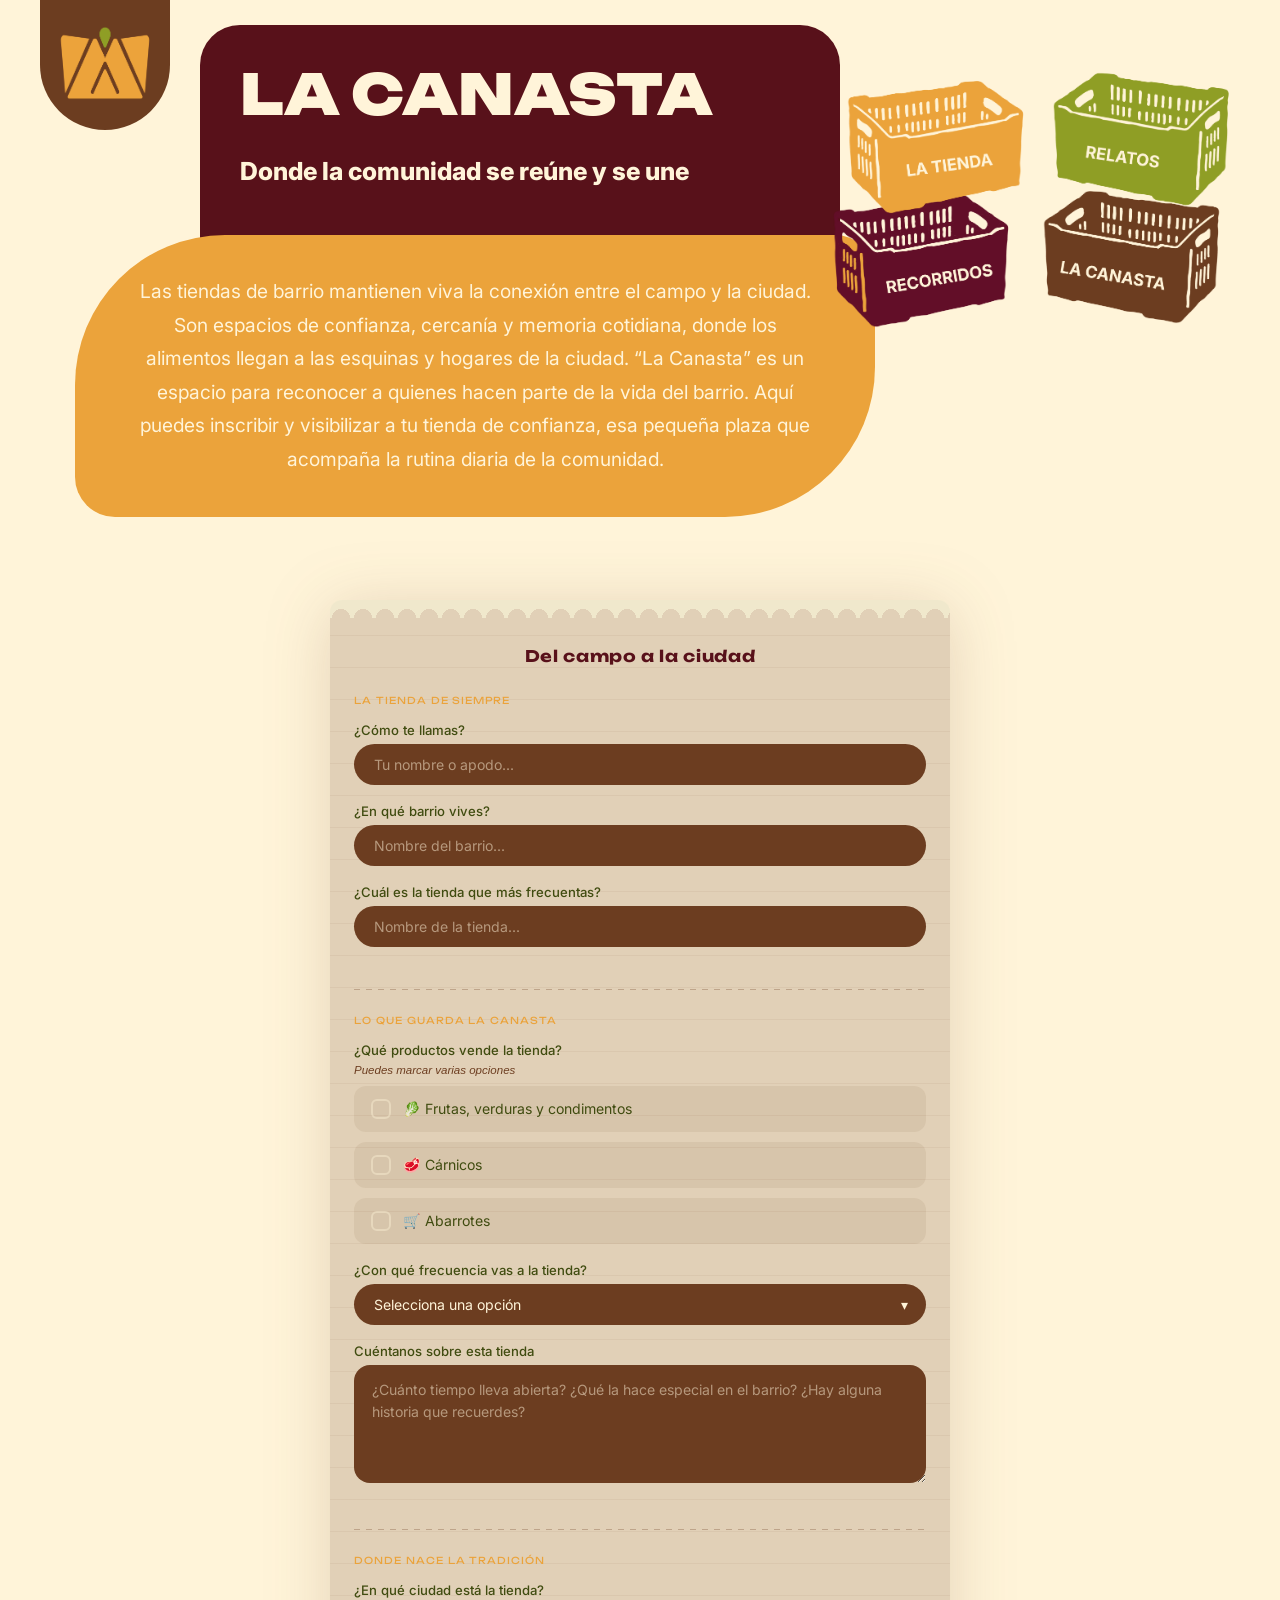
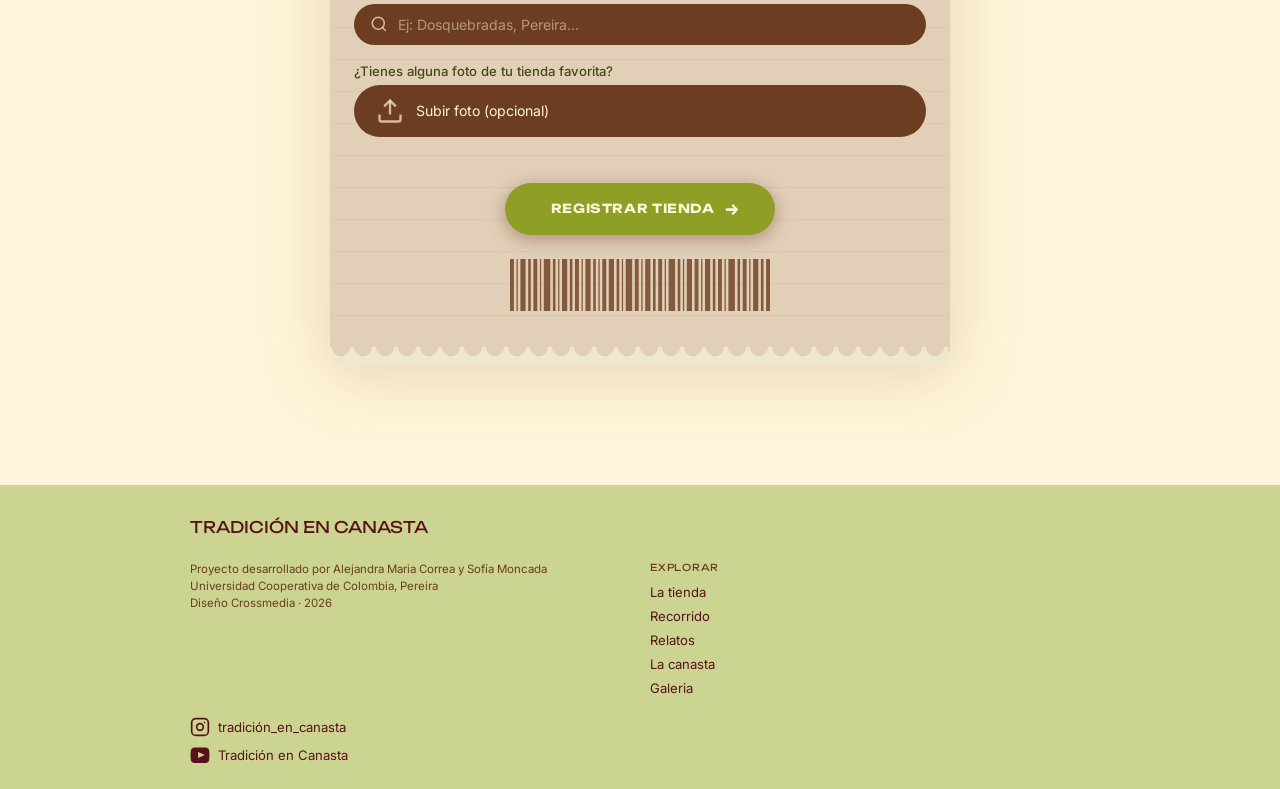
==== commit 3d7d92da: "Fix: Actualicé ilustraciones y revisión final de estilos del home, revisión de funcionamiento js Fea" ====
--- a/canasta.html
+++ b/canasta.html
@@ -50,21 +50,19 @@
 “La Canasta” es un espacio para reconocer a quienes hacen parte de la vida del barrio. Aquí puedes inscribir y visibilizar a tu tienda de confianza, esa pequeña plaza que acompaña la rutina diaria de la comunidad.</p>
 </section>
 
-<!-- FORMULARIO - tipo ticket/recibo como en el mockup -->
 <section class="section canasta-form-section fade-up">
-  <div class="ticket">
-    <!-- Borde superior dentado -->
-    <div class="ticket__top-tear"></div>
- 
-    <div class="ticket__body">
-      <h2 class="ticket__titulo">Del campo a la ciudad</h2>
- 
-      <!-- RESULTADO DE CLASIFICACIÓN (oculto hasta enviar) -->
-      <div id="resultado-canasta" class="resultado-canasta" hidden>
-        <!-- Se rellena con JS -->
-      </div>
- 
-      <!-- PASO 1: Tu historia -->
+    <div class="ticket">
+   
+        <div class="ticket__top-tear"></div>
+    
+        <div class="ticket__body">
+        <h2 class="ticket__titulo">Del campo a la ciudad</h2>
+    
+        <div id="resultado-canasta" class="resultado-canasta" hidden>
+        
+    </div>
+ 
+      <!-- LA TIENDA DE SIEMPRE -->
       <fieldset class="ticket__fieldset" id="paso-1">
         <legend class="ticket__legend">La tienda de siempre</legend>
         <div class="ticket__field">
@@ -83,7 +81,7 @@
  
       <div class="ticket__separador"></div>
  
-      <!-- PASO 2: Tu relato -->
+      <!-- LO QUE GUARDA LA CANASTA -->
       <fieldset class="ticket__fieldset" id="paso-2">
         <legend class="ticket__legend">Lo que guarda la canasta</legend>
  
@@ -130,7 +128,7 @@
  
       <div class="ticket__separador"></div>
  
-      <!-- PASO 3: Ubicación -->
+      <!-- DONDE NACE LA TRADICIÓN -->
       <fieldset class="ticket__fieldset" id="paso-3">
         <legend class="ticket__legend">Donde nace la tradición</legend>
  
@@ -229,8 +227,8 @@
     <!-- Borde inferior dentado -->
     <div class="ticket__bottom-tear"></div>
     <div id="form-success" hidden>
-  ¡Tu tienda fue registrada correctamente!
-</div>
+        ¡Tu tienda fue registrada correctamente!
+    </div>
   </div>
 </section>
  
--- a/styles.css
+++ b/styles.css
@@ -8,6 +8,10 @@
 
 :root {
   --color-fondo-principal:    #FFF4D9;
+  --color-fondo-ticket:       #E1D0B7;
+  --color-resultado-verde:    #CBD491;
+  --color-resultado-marron:   #D0AC95;
+  --color-resultado-amarillo: #E8C97D;
   --color-caja-verde:         #8F9E25;
   --color-caja-amarillo:      #EBA33B;
   --color-caja-verde-claro:   #CBD491;
@@ -30,7 +34,9 @@
 
 }
 
-html { scroll-behavior: smooth; }
+html { scroll-behavior: smooth;
+  overflow-x: hidden;
+} 
 
 body {
   font-family: var(--fuente-textos);
@@ -41,7 +47,98 @@
  a{
     text-decoration: none;
  }
-/* -- HERO -- */
+
+ 
+ 
+/* =============================================
+   HAMBURGUESA — oculta en desktop
+   ============================================= */
+.hamburguesa {
+  display: none;
+  position: fixed;
+  top: 16px;
+  right: 16px;
+  z-index: 200;
+  background: var(--color-caja-marron);
+  border: none;
+  border-radius: 12px;
+  width: 48px;
+  height: 48px;
+  flex-direction: column;
+  align-items: center;
+  justify-content: center;
+  gap: 6px;
+  cursor: pointer;
+  padding: 0;
+  transition: background 0.2s;
+}
+ 
+.hamburguesa span {
+  display: block;
+  width: 24px;
+  height: 2.5px;
+  background: var(--color-titulo-principal);
+  border-radius: 2px;
+  transition: transform 0.28s ease, opacity 0.2s ease;
+}
+ 
+.hamburguesa.activo span:nth-child(1) { transform: translateY(8.5px) rotate(45deg); }
+.hamburguesa.activo span:nth-child(2) { opacity: 0; transform: scaleX(0); }
+.hamburguesa.activo span:nth-child(3) { transform: translateY(-8.5px) rotate(-45deg); }
+ 
+ 
+/* =============================================
+   NAV MOBILE OVERLAY
+   ============================================= */
+.nav-mobile {
+  display: none;
+  position: fixed;
+  inset: 0;
+  background: var(--color-caja-marron);
+  z-index: 190;
+  flex-direction: column;
+  align-items: center;
+  justify-content: center;
+  gap: 28px;
+  opacity: 0;
+  pointer-events: none;
+  transition: opacity 0.3s ease;
+}
+ 
+.nav-mobile.activo {
+  opacity: 1;
+  pointer-events: all;
+}
+ 
+.nav-mobile-cerrar {
+  position: absolute;
+  top: 20px;
+  right: 20px;
+  background: none;
+  border: none;
+  font-size: 2rem;
+  color: var(--color-titulo-principal);
+  cursor: pointer;
+  line-height: 1;
+  padding: 4px 10px;
+}
+ 
+.nav-mobile-link {
+  font-family: var(--fuente-titulos);
+  font-size: clamp(1.8rem, 6vw, 2.6rem);
+  font-weight: 900;
+  text-transform: uppercase;
+  color: var(--color-titulo-principal);
+  letter-spacing: 1px;
+  transition: opacity 0.15s;
+}
+ 
+.nav-mobile-link:hover { opacity: 0.65; }
+ 
+ 
+/* =============================================
+   HERO
+   ============================================= */
 .hero {
   display: grid;
   grid-template-columns: 1fr 350px;
@@ -51,9 +148,10 @@
   position: relative;
   padding: 40px 60px;
 }
-
+ 
+/* --- Logo --- */
 .logo {
-  position: absolute;
+  position: fixed;
   top: 0;
   left: 40px;
   width: 130px;
@@ -65,33 +163,30 @@
   align-items: center;
   justify-content: center;
   cursor: pointer;
-  z-index: 3;
-
-  
-}
-.logo-img { 
-    width: 100%; 
-    height: 100%; 
-}
+  z-index: 20;
+}
+ 
+.logo-img {
+  width: 100%;
+  height: 100%;
+}
+ 
 .logo img:hover { transform: scale(1.06) translateY(-4px); }
-
+ 
+/* --- Hero contenido --- */
 .hero-contenido {
   width: 100%;
   max-width: 800px;
   margin-left: 130px;
-
   height: 85%;
-  
   justify-self: start;
-
   border-radius: 20px 200px 20px 20px;
   background-color: var(--color-caja-amarillo);
-
   position: relative;
   z-index: 2;
   padding: 40px 0 50px 40px;
 }
-
+ 
 .hero-titulo {
   font-family: var(--fuente-titulos);
   font-weight: 900;
@@ -100,36 +195,34 @@
   text-transform: uppercase;
   line-height: 1;
   letter-spacing: -0.5px;
-  
-}
-
+}
+ 
 .hero-subtitulo {
   margin-top: 10px;
   font-family: var(--fuente-textos);
-  font-weight:700;
-  font-size: clamp(1.2rem, 2.2vw, 1.2rem);
+  font-weight: 700;
+  font-size: clamp(1rem, 2.2vw, 1.2rem);
   color: var(--color-titulo-principal);
   opacity: 0.95;
   line-height: 1.5;
   max-width: 90%;
 }
-
-/* ── CANASTAS ── */
+ 
+ 
+/* =============================================
+   CANASTAS — solo desktop
+   ============================================= */
 .hero-canastas {
   position: absolute;
-
-left:auto;
-  right:40px;
-
+  left: auto;
+  right: 40px;
   z-index: 4;
-
   width: 420px;
   height: 420px;
-
   display: grid;
   grid-template-columns: 1fr 1fr;
 }
-
+ 
 .canasta {
   display: flex;
   flex-direction: column;
@@ -139,61 +232,34 @@
   transition: transform 0.18s ease;
   position: relative;
 }
-
+ 
 .canasta:hover { transform: scale(1.06) translateY(-4px); }
-
-#canasta-tienda {
-  grid-column: 1;
-  grid-row: 1;
-  margin-top: 20px;
-  margin-right: -10px;
-  z-index: 4;
-}
-
-#canasta-recorridos {
-  grid-column: 1;
-  grid-row: 2;
-  margin-top: -180px;
-  margin-left: -10px;
-  z-index: 3;
-}
-
-#canasta-relatos {
-  grid-column: 2;
-  grid-row: 1;
-  margin-top: 10px;
-  margin-right: -10px;
-  z-index: 2;
-  
-}
-
-#canasta-canasta {
-  grid-column: 2;
-  grid-row: 2;
-  margin-top: -180px;
-  margin-left: -10px;
-  z-index: 1;
-}
-
+ 
+#canasta-tienda    { grid-column: 1; grid-row: 1; margin-top: 20px;   margin-right: -10px; z-index: 4; }
+#canasta-recorridos{ grid-column: 1; grid-row: 2; margin-top: -180px; margin-left:  -10px; z-index: 3; }
+#canasta-relatos   { grid-column: 2; grid-row: 1; margin-top: 10px;   margin-right: -10px; z-index: 2; }
+#canasta-canasta   { grid-column: 2; grid-row: 2; margin-top: -180px; margin-left:  -10px; z-index: 1; }
+ 
 .canasta-img {
   width: 100%;
   height: auto;
-  object-fit:contain;
-}
-
-/* -- UNA MIRADA -- */
-
+  object-fit: contain;
+}
+ 
+ 
+/* =============================================
+   MIRADA
+   ============================================= */
 .mirada {
   background-color: var(--color-caja-verde);
   border-radius: 50px 50px 50px 300px;
-  margin: 40px;
+  margin: 40px 0 20px 0;
   padding: 25px 25px;
-
   position: relative;
   top: -140px;
   z-index: 3;
 }
-
+ 
 .mirada-titulo {
   font-family: var(--fuente-titulos);
   font-weight: 900;
@@ -203,7 +269,7 @@
   line-height: 1.1;
   padding: 30px;
 }
-
+ 
 .mirada-contenido {
   display: grid;
   grid-template-columns: 40% 1fr;
@@ -211,7 +277,7 @@
   padding: 0 25px 25px 25px;
   gap: 90px;
 }
-
+ 
 .mirada-foto {
   width: 100%;
   height: 100%;
@@ -219,13 +285,13 @@
   border-radius: 50px 50px 50px 300px;
   overflow: hidden;
 }
-
+ 
 .mirada-foto img {
   width: 100%;
   height: 100%;
   object-fit: cover;
 }
-
+ 
 .mirada-derecha {
   display: flex;
   flex-direction: column;
@@ -233,34 +299,34 @@
   justify-content: space-between;
   position: relative;
 }
-
+ 
 .mirada-caja {
   background-color: var(--color-fondo-principal);
   border-radius: 40px;
   padding: 30px;
-  
   display: flex;
   flex-direction: column;
-  margin-right: -90px;
+  transform: translateX(90px);
+  margin-right: 0;
   margin-top: -110px;
 }
-
+ 
 .mirada-caja p {
   font-family: var(--fuente-textos);
-  font-size: clamp(1.2rem, 2vw, 0.89rem);
+  font-size: clamp(0.9rem, 1.4vw, 1.1rem);
   line-height: 1.72;
   color: var(--color-texto-secundario);
   text-align: left;
   width: 95%;
 }
-
+ 
 .btn-capsula {
-  display: flex;
+  display: inline-flex;
   align-self: flex-end;
   background-color: var(--color-boton-secundario);
   color: var(--color-titulo-principal);
   font-family: var(--fuente-titulos);
-  font-size: clamp(1.75rem, 2.45vw, 1.92rem);
+  font-size: clamp(1.2rem, 2vw, 1.92rem);
   font-weight: 700;
   letter-spacing: 0.6px;
   text-transform: uppercase;
@@ -268,130 +334,127 @@
   border-radius: 999px;
   border: none;
   cursor: pointer;
-  transition: background-color 0.2s, transform 0.;
-  position: absolute;
-  top: 270px;
+  transition: background-color 0.2s, transform 0.2s;
+  position: absolute;
+  top: 280px;
   left: 200px;
 }
+ 
 .btn-capsula:hover {
   background-color: var(--color-boton-hover-secundario);
   transform: scale(1.04);
 }
-
-
-/* NARRATIVA */
-
-.narrativa{
+ 
+ 
+/* =============================================
+   NARRATIVA
+   ============================================= */
+.narrativa {
   position: relative;
-  margin: 30px;
-}
- /*
-.narrativa::before {
-  content: "";
-  position: absolute;
-  inset: 0;
-  background-image: url("IMG/planta_gr_amarilla.png");
-  background-size: auto;
-
-}
-  */
-.narrativa-flex{
+  margin: 0 30px;
+}
+ 
+.narrativa-flex {
   display: grid;
   grid-template-columns: 420px 1fr;
-
-  align-items: center;
-  gap: 80px;
-
+  align-items: center;
+  gap: 40px;
   position: relative;
   z-index: 2;
 }
-
-.narrativa-circulo{
-  width: 100%;
+ 
+.narrativa-circulo {
+  width: 380px;
   aspect-ratio: 5/7;
-
   border-radius: 220px;
   overflow: hidden;
 }
-
-.narrativa-circulo img{
+ 
+.narrativa-circulo img {
   width: 100%;
   height: 100%;
   object-fit: cover;
 }
-
-.narrativa-caja{
+ 
+.narrativa-caja {
   position: relative;
   background: var(--color-caja-verde);
   border-radius: 40px;
   padding: 80px;
-  min-height: 250px;
-
+  min-height: 350px;
   display: flex;
   align-items: center;
   justify-content: center;
 }
-
-
-.narrativa-caja::after{
+ 
+.narrativa-caja::after {
   content: "";
   position: absolute;
-
   left: 0;
   bottom: -20px;
-
   width: 100%;
   height: 100%;
-
   background: var(--color-caja-marron);
   border-radius: 40px;
   z-index: -1;
 }
-
-.narrativa-caja p{
+ 
+.narrativa-caja p {
   text-align: center;
   line-height: 1.7;
   color: var(--color-texto-light);
-}
-
-/* HOJAS */
-
-.hoja{
+  font-size: clamp(1rem, 1.8vw, 1.2rem);
+}
+ 
+ 
+/* =============================================
+   HOJAS DECORATIVAS
+   ============================================= */
+.hoja {
   position: absolute;
   z-index: 0;
 }
-
-
-.hoja.hoja-izq-arriba{
-  left: -200px;
+ 
+.hoja.hoja-izq-arriba {
+  left: 0;
   top: -300px;
   width: 950px;
-
-  transform: rotate(20deg) ;
-
-}
-
-.hoja.hoja-der-abajo{
-  left: 850px;
-  top: 300px;
-  width: 720px;
-
-  transform: rotate(180deg);
-}
-
-/* MOMENTOS DEL BARRIO */
+  transform: translateX(-200px) rotate(20deg);
+}
+ 
+.hoja.hoja-der-abajo {
+  width: 620px;
+  right: 0;
+  top: 290px;
+  transform: translateX(190px) rotate(250deg);
+  z-index: 6;
+}
+ 
+ 
+/* =============================================
+   MOMENTOS DEL BARRIO
+   ============================================= */
 .momentos {
   padding: 40px;
   margin: 40px 30px;
-}
-
+  position: relative;
+}
+ 
+.hoja-momentos-izq {
+  position: absolute;
+  width: 520px;
+  left: 0;
+  top: 500px;
+  transform: translateX(-120px) rotate(10deg);
+}
+ 
 .momentos-marco {
   border: 45px solid var(--color-caja-marron);
   border-radius: 45% 45% 100px 100px;
   padding: 60px 50px;
   background-color: var(--color-fondo-principal);
 }
-
+ 
 .momentos-titulo {
   text-align: center;
   font-family: var(--fuente-titulos);
@@ -401,52 +464,77 @@
   margin-bottom: 60px;
   text-transform: uppercase;
 }
-
+ 
 .momentos-flex {
   display: grid;
   grid-template-columns: repeat(3, 1fr);
   gap: 50px;
   align-items: start;
 }
-
+ 
 .momento {
   display: flex;
   flex-direction: column;
   align-items: center;
   text-align: center;
 }
-
+ 
 .momento-label {
   display: block;
   font-family: var(--fuente-textos);
-  font-size: 1.1rem;
+  font-size:clamp(1.1rem, 2vw, 1.5rem);
   font-weight: 700;
   color: var(--color-caja-verde);
+  text-transform: uppercase;
   margin-bottom: 18px;
   min-height: 50px;
 }
-
+ 
 .momento-foto {
   width: 100%;
   max-width: 260px;
-
   border: 25px solid var(--color-caja-verde);
   border-radius: 35px;
   overflow: hidden;
-
   aspect-ratio: 3 / 4;
 }
+ 
 .momento-foto img {
   width: 100%;
   height: 100%;
   object-fit: cover;
 }
-
-/* -- LAS TIENDAS -- */
-
+ 
+ 
+/* =============================================
+   TIENDAS
+   ============================================= */
 .tiendas {
-}
-
+  position: relative;
+}
+ 
+.hoja-tienda {
+  position: absolute;
+  z-index: -1;
+  opacity: 0.9;
+}
+ 
+.hoja-tienda-der {
+  position: absolute;
+  width: 800px;
+  right: -120px;
+  top: 0;
+  transform: rotate(-100deg);
+  max-width: none;
+}
+ 
+.hoja-tienda-izq {
+  left: 0;
+  top: 1050px;
+  width: 650px;
+  transform: translateX(-200px) rotate(90deg);
+}
+ 
 .tiendas-titulo {
   font-family: var(--fuente-titulos);
   font-weight: 900;
@@ -458,7 +546,7 @@
   letter-spacing: 1px;
   margin-bottom: 32px;
 }
-
+ 
 .tiendas-intro {
   width: min(1300px, 100%);
   margin: 0 auto 60px;
@@ -466,89 +554,79 @@
   border-radius: 40px;
   padding: 40px;
 }
+ 
 .tiendas-intro p {
   font-family: var(--fuente-textos);
-  font-size: clamp(1.5rem, 2.1vw, 1.65rem);
+  font-size: clamp(1.1rem, 2.1vw, 1.65rem);
   line-height: 1.8;
   color: var(--color-titulo-principal);
   text-align: center;
 }
-
+ 
 .tiendas-bloques {
   display: flex;
   flex-direction: column;
   gap: 16px;
 }
-.tiendas-contenedor{
+ 
+.tiendas-contenedor {
   display: grid;
   grid-template-columns: 1.2fr 0.8fr;
   gap: 50px;
   align-items: stretch;
-
   padding: 40px 0;
 }
-
-.tiendas-info{
+ 
+.tiendas-info {
   display: flex;
   flex-direction: column;
   gap: 40px;
 }
-
-.tiendas-bloque-vino{
+ 
+.tiendas-bloque-vino {
   background-color: var(--color-caja-vino);
   border-radius: 0 90px 90px 0;
   padding: 60px 70px;
-
   display: flex;
   align-items: center;
   justify-content: center;
 }
-
-.tiendas-texto p{
+ 
+.tiendas-texto p {
   font-family: var(--fuente-textos);
-  font-size: clamp(1rem, 1.5vw, 1.4rem);
-  line-height: 1.5;
+  font-size: clamp(0.95rem, 1.5vw, 1.4rem);
+  line-height: 1.6;
   text-align: center;
 }
-
-.tiendas-bloque-vino p{
-  color: var(--color-titulo-principal);
-}
-
-.tiendas-bloque-beige{
+ 
+.tiendas-bloque-vino p { color: var(--color-titulo-principal); }
+ 
+.tiendas-bloque-beige {
   background-color: var(--color-fondo-principal);
-
   border: 12px solid var(--color-caja-vino);
-
   border-radius: 0 70px 70px 0;
-
   padding: 60px 70px;
-
   display: flex;
   align-items: center;
   justify-content: center;
 }
-
-.tiendas-bloque-beige p{
-  color: var(--color-caja-vino);
-}
-
-.tiendas-foto{
+ 
+.tiendas-bloque-beige p { color: var(--color-caja-vino); }
+ 
+.tiendas-foto {
   width: 100%;
   height: 100%;
-
   overflow: hidden;
-
   border-radius: 40px 0 0 40px;
 }
-
-.tiendas-foto img{
+ 
+.tiendas-foto img {
   width: 100%;
   height: 100%;
   object-fit: cover;
   display: block;
 }
-
+ 
 
 /* ══════════════════════════════════════════════════════
    
@@ -1278,25 +1356,25 @@
 .ticket__bottom-tear {
   height: 18px;
   background:
-    radial-gradient(circle at 50% 0%, var(--color-fondo-principal) 8px, transparent 8px) 0 0 / 20px 18px repeat-x,
-    var(--color-fondo-principal);
+    radial-gradient(circle at 50% 0%, var(--color-fondo-ticket) 8px, transparent 8px) 0 0 / 20px 18px repeat-x,
+    var(--color-fondo-ticket);
   /* Se sobreescribe con el fondo del ticket */
 }
  
 .ticket__top-tear {
   background:
-    radial-gradient(circle at 50% 100%, var(--color-fondo-principal) 9px, #f0e8cc 9px) 0 0 / 22px 18px repeat-x;
+    radial-gradient(circle at 50% 100%, var(--color-fondo-ticket) 9px, #f0e8cc 9px) 0 0 / 22px 18px repeat-x;
   border-radius: 12px 12px 0 0;
 }
  
 .ticket__bottom-tear {
   background:
-    radial-gradient(circle at 50% 0%, var(--color-fondo-principal) 9px, #f0e8cc 9px) 0 0 / 22px 18px repeat-x;
+    radial-gradient(circle at 50% 0%, var(--color-fondo-ticket) 9px, #f0e8cc 9px) 0 0 / 22px 18px repeat-x;
   border-radius: 0 0 12px 12px;
 }
  
 .ticket__body {
-  background: #f7f0df;
+  background:var(--color-fondo-ticket);
   background-image:
     repeating-linear-gradient(
       0deg,
@@ -1603,7 +1681,7 @@
   width: 100%;
   max-width: 260px;
   margin: 0 auto;
-  opacity: 0.4;
+  opacity: 0.8;
 }
  
 .ticket__barcode svg {
@@ -1782,7 +1860,7 @@
  
 .resultado-canasta__intro {
   font-size: 0.82rem;
-  color: rgba(255,244,217,0.75);
+  color: var(--color-texto-light);
   font-style: italic;
   margin-bottom: 6px;
 }
@@ -1792,7 +1870,7 @@
   font-size: 0.6rem;
   text-transform: uppercase;
   letter-spacing: 0.14em;
-  color: rgba(255,244,217,0.6);
+  color: var(--color-texto-light);
   margin-bottom: 4px;
 }
  
@@ -1800,9 +1878,10 @@
   font-family: var(--fuente-titulos);
   font-size: clamp(1.1rem, 4vw, 1.6rem);
   font-weight: 900;
-  color: var(--color-titulo-principal);
+  color: var(--color-texto-light);
   line-height: 1.15;
   margin-bottom: 10px;
+  text-transform: uppercase;
 }
  
 /* Zona de la imagen de canasta */
@@ -1831,7 +1910,7 @@
  
 .resultado-canasta__descripcion {
   font-size: 0.88rem;
-  color: rgba(255,244,217,0.88);
+  color: var(--color-texto-light);
   line-height: 1.7;
   max-width: 380px;
   margin: 0 auto;
@@ -1851,7 +1930,7 @@
   align-items: center;
   gap: 8px;
   font-size: 0.8rem;
-  color: rgba(255,244,217,0.8);
+  color: var(--color-texto-light);
 }
  
 .resultado-canasta__dato strong {
@@ -1860,13 +1939,13 @@
 }
  
 /* Colores por tipo de canasta */
-.resultado-canasta--verde   .resultado-canasta__header { background: var(--color-caja-verde); }
+.resultado-canasta--verde   .resultado-canasta__header { background: var(--color-resultado-verde); }
 .resultado-canasta--verde   .resultado-canasta__datos  { background: rgba(0,0,0,0.15); }
  
-.resultado-canasta--marron  .resultado-canasta__header { background: var(--color-caja-marron); }
+.resultado-canasta--marron  .resultado-canasta__header { background: var(--color-resultado-marron); }
 .resultado-canasta--marron  .resultado-canasta__datos  { background: rgba(0,0,0,0.2); }
  
-.resultado-canasta--amarillo .resultado-canasta__header { background: var(--color-caja-amarillo); }
+.resultado-canasta--amarillo .resultado-canasta__header { background: var(--color-resultado-amarillo); }
 .resultado-canasta--amarillo .resultado-canasta__nombre { color: var(--color-caja-vino); }
 .resultado-canasta--amarillo .resultado-canasta__intro  { color: rgba(88,17,26,0.7); }
 .resultado-canasta--amarillo .resultado-canasta__tipo-label { color: rgba(88,17,26,0.55); }
@@ -2179,225 +2258,196 @@
   .foto-card--8 { width: 128px; height: 152px; top: 545px; right: 0; }
   .foto-card--9 { width: 132px; height: 142px; top: 560px; left: 1%; }
 }
-
 /* ══════════════════════════════════════
-   TIENDITA
+   TIENDITA – con imagen real
 ══════════════════════════════════════ */
 .tiendita {
+  max-width: 1500px;
+  margin: 80px auto 0;
+  padding: 0 16px 60px;
+}
+ 
+.tiendita__marco {
   position: relative;
-  max-width: 700px;
-  margin: 80px auto 0;
-  padding-bottom: 50px;
-}
-
-/* Canastas laterales decorativas */
-.tiendita__canasta-izq,
-.tiendita__canasta-der {
-  position: absolute;
-  top: 80px;
-  display: flex;
-  flex-direction: column;
-  gap: 2px;
-}
-
-.tiendita__canasta-izq { left: -30px; }
-.tiendita__canasta-der { right: -30px; }
-
-.tiendita__canasta-izq img,
-.tiendita__canasta-der img {
-  width: 36px;
-  opacity: 0.85;
-}
-
-@media (max-width: 780px) {
-  .tiendita__canasta-izq,
-  .tiendita__canasta-der { display: none; }
-}
-
-/* ── TECHO ── */
-.tiendita__techo {
-  background: var(--color-caja-marron);
-  border-radius: 16px 16px 0 0;
-  padding: 10px 20px 0;
-}
-
-.techo__banner {
+  width: 100%;
+}
+ 
+.tiendita__img-fondo {
+  display: block;
+  width: 100%;
+  height: auto;
+  mix-blend-mode: multiply; 
+  pointer-events: none;
+  user-select: none;
+}
+ 
+/*
+  Área de contenido superpuesta al "mostrador" beige de la ilustración.
+  La ilustración es ~1456×728 px.
+  Área beige: horizontalmente 22%–78%, verticalmente 26%–68%.
+  El botón vive en el 70%–82% vertical, centrado.
+  ↓ Ajusta estos % si tu imagen tiene proporciones distintas.
+*/
+.tiendita__contenido {
+  position: absolute;
+  top: 30%;
+  bottom: 32%;
+  left: 22%;
+  right: 22%;
   display: flex;
   align-items: center;
   justify-content: center;
-  gap: 16px;
-  padding: 10px 0 6px;
-}
-
-.techo__nombre {
-  font-family: var(--fuente-titulos);
-  font-size: clamp(1rem, 4vw, 1.5rem);
-  font-weight: 900;
-  color: var(--color-caja-amarillo);
-  letter-spacing: 0.04em;
-}
-
-.techo__banner span:not(.techo__nombre) {
-  color: var(--color-caja-amarillo);
-  font-size: 1.2rem;
-}
-
-/* Flecos del techo */
-.techo__flecos {
-  height: 20px;
-  background: repeating-linear-gradient(
-    90deg,
-    var(--color-caja-marron) 0,
-    var(--color-caja-marron) 12px,
-    var(--color-caja-amarillo) 12px,
-    var(--color-caja-amarillo) 14px,
-    var(--color-caja-marron) 14px,
-    var(--color-caja-marron) 26px
-  );
-  /* triángulos colgantes */
-  clip-path: polygon(
-    0% 0%, 4% 0%, 4% 60%, 6% 100%, 8% 60%, 8% 0%,
-    12% 0%, 12% 60%, 14% 100%, 16% 60%, 16% 0%,
-    20% 0%, 20% 60%, 22% 100%, 24% 60%, 24% 0%,
-    28% 0%, 28% 60%, 30% 100%, 32% 60%, 32% 0%,
-    36% 0%, 36% 60%, 38% 100%, 40% 60%, 40% 0%,
-    44% 0%, 44% 60%, 46% 100%, 48% 60%, 48% 0%,
-    52% 0%, 52% 60%, 54% 100%, 56% 60%, 56% 0%,
-    60% 0%, 60% 60%, 62% 100%, 64% 60%, 64% 0%,
-    68% 0%, 68% 60%, 70% 100%, 72% 60%, 72% 0%,
-    76% 0%, 76% 60%, 78% 100%, 80% 60%, 80% 0%,
-    84% 0%, 84% 60%, 86% 100%, 88% 60%, 88% 0%,
-    92% 0%, 92% 60%, 94% 100%, 96% 60%, 96% 0%,
-    100% 0%, 100% 0%
-  );
-}
-
-/* ── CUERPO TIENDITA ── */
-.tiendita__cuerpo {
-  background: #f5ecd5;
-  background-image:
-    repeating-linear-gradient(0deg, transparent, transparent 39px, rgba(108,61,32,0.06) 39px, rgba(108,61,32,0.06) 40px);
-  display: grid;
-  grid-template-columns: 1fr 2px 1fr;
-  padding: 32px 24px;
   gap: 0;
-  border-left: 4px solid var(--color-caja-marron);
-  border-right: 4px solid var(--color-caja-marron);
-}
-
+}
+ 
+.tiendita__footer {
+  position: absolute;
+  bottom: 13%;
+  left: 50%;
+  transform: translateX(-50%);
+  display: flex;
+  justify-content: center;
+  z-index: 2;
+  white-space: nowrap;
+}
+ 
+/* Separador vertical entre los dos productos */
 .tiendita__divisor {
+  flex-shrink: 0;
+  width: 1px;
+  align-self: stretch;
+  margin: 8px 0;
   background: repeating-linear-gradient(
     180deg,
     var(--color-caja-marron) 0,
-    var(--color-caja-marron) 8px,
-    transparent 8px,
-    transparent 14px
+    var(--color-caja-marron) 6px,
+    transparent 6px,
+    transparent 12px
   );
-  width: 2px;
   opacity: 0.3;
-  margin: 10px 0;
-}
-
+}
+ 
+/* ── Mobile: el contenido pasa a fluir normal ── */
+@media (max-width: 500px) {
+  .tiendita__contenido {
+    position: static;
+    flex-direction: column;
+    gap: 16px;
+    padding: 16px;
+    background: #f5ecd5;
+    border-radius: 0 0 14px 14px;
+  }
+  .tiendita__img-fondo {
+    border-radius: 14px 14px 0 0;
+  }
+  .tiendita__footer {
+    position: static;
+    transform: none;
+    padding: 16px 0 0;
+    justify-content: center;
+  }
+  .tiendita__divisor {
+    width: 80%;
+    height: 1px;
+    align-self: auto;
+  }
+}
+ 
 /* ── PRODUCTO ── */
 .producto {
   display: flex;
   flex-direction: column;
   align-items: center;
-  gap: 12px;
-  padding: 0 12px;
-}
-
+  gap: 8px;
+  padding: 0 10px;
+  flex: 1;
+  min-width: 0;
+}
+ 
 .producto__cat {
   font-family: var(--fuente-titulos);
-  font-size: 0.7rem;
+  font-size: clamp(0.55rem, 1.5vw, 0.7rem);
   font-weight: 700;
-  color: var(--color-caja-amarillo);
+  color: var(--color-caja-marron);
   text-transform: uppercase;
   letter-spacing: 0.12em;
 }
-
+ 
 .producto__btn {
   background: none;
   border: none;
   cursor: pointer;
   padding: 0;
-  border-radius: 16px;
+  border-radius: 12px;
   overflow: hidden;
   transition: transform 0.25s ease, box-shadow 0.25s ease;
 }
-
+ 
 .producto__btn:hover {
   transform: translateY(-6px) rotate(-1deg);
   box-shadow: 0 12px 32px rgba(88,17,26,0.2);
 }
-
+ 
 .producto__img-wrap {
-  width: 130px;
-  height: 130px;
-  border-radius: 14px;
+  width: clamp(120px, 16vw, 160px);
+  height: clamp(120px, 16vw, 160px);
+  border-radius: 12px;
   overflow: hidden;
   background: #d4c9a8;
   display: flex;
   align-items: center;
   justify-content: center;
 }
-
+ 
 .producto__img-wrap img {
   width: 100%;
   height: 100%;
+  margin: 10px;
   object-fit: cover;
 }
-
+ 
 .producto__img-wrap--placeholder::after {
   content: '📦';
-  font-size: 2.5rem;
-}
-
+  font-size: 2rem;
+}
+ 
 .producto__desc {
-  font-size: 0.78rem;
+  font-size: clamp(0.62rem, 1.4vw, 0.76rem);
   color: var(--color-texto-principal);
-  line-height: 1.55;
+  line-height: 1.45;
   text-align: center;
-  max-width: 160px;
-}
-
-/* ── FOOTER TIENDITA ── */
-.tiendita__footer {
-  background: var(--color-caja-marron);
-  border-radius: 0 0 16px 16px;
-  padding: 18px 20px;
-  display: flex;
-  justify-content: center;
-  border-left: 4px solid var(--color-caja-marron);
-  border-right: 4px solid var(--color-caja-marron);
-}
-
+  max-width: 140px;
+}
+ 
+/* ── FOOTER TIENDITA: BOTÓN COMPRAR ── */
 .btn-comprar {
   display: flex;
   align-items: center;
-  gap: 10px;
+  gap: 8px;
   background: var(--color-caja-vino);
   color: var(--color-titulo-principal);
   border: none;
   border-radius: 50px;
-  padding: 12px 32px;
+  padding: 10px 26px;
   font-family: var(--fuente-titulos);
-  font-size: 0.75rem;
+  font-size: clamp(0.6rem, 1.8vw, 0.75rem);
   font-weight: 700;
   letter-spacing: 0.08em;
   text-transform: uppercase;
   cursor: pointer;
   position: relative;
   transition: background 0.25s, transform 0.15s;
-}
-
+  white-space: nowrap;
+  box-shadow: 0 4px 14px rgba(88,17,26,0.35);
+}
+ 
 .btn-comprar:hover {
   background: var(--color-caja-amarillo);
   transform: translateY(-2px);
 }
-
+ 
 .btn-comprar__icono { font-size: 1.1rem; }
-
+ 
 .btn-comprar__badge {
   position: absolute;
   top: -8px;
@@ -2416,17 +2466,17 @@
   border: 2px solid var(--color-caja-marron);
   transition: transform 0.2s;
 }
-
+ 
 .btn-comprar__badge.bump {
   animation: badge-bump 0.3s ease;
 }
-
+ 
 @keyframes badge-bump {
   0%   { transform: scale(1); }
   50%  { transform: scale(1.5); }
   100% { transform: scale(1); }
 }
-
+ 
 /* ══════════════════════════════════════
    POPUP OVERLAY
 ══════════════════════════════════════ */
@@ -2441,17 +2491,17 @@
   padding: 20px;
   backdrop-filter: blur(3px);
 }
-
+ 
 .popup-overlay.abierto {
   display: flex;
   animation: fade-in 0.25s ease;
 }
-
+ 
 @keyframes fade-in {
   from { opacity: 0; }
   to   { opacity: 1; }
 }
-
+ 
 .popup {
   background: #faf4e1;
   background-image: repeating-linear-gradient(0deg, transparent, transparent 31px, rgba(108,61,32,0.05) 31px, rgba(108,61,32,0.05) 32px);
@@ -2465,14 +2515,14 @@
   box-shadow: 0 20px 60px rgba(88,17,26,0.25);
   animation: popup-up 0.3s cubic-bezier(.4,0,.2,1);
 }
-
+ 
 @keyframes popup-up {
   from { transform: translateY(30px); opacity: 0; }
   to   { transform: translateY(0);    opacity: 1; }
 }
-
+ 
 .popup--carrito { max-width: 420px; }
-
+ 
 .popup__cerrar {
   position: absolute;
   top: 12px;
@@ -2490,22 +2540,22 @@
   justify-content: center;
   transition: background 0.2s;
 }
-
+ 
 .popup__cerrar:hover { background: var(--color-caja-marron); }
-
+ 
 .popup__titulo {
   font-family: var(--fuente-titulos);
   font-size: 1.1rem;
   color: var(--color-caja-vino);
   margin-bottom: 4px;
 }
-
+ 
 .popup__subtitulo {
   font-size: 0.82rem;
   color: var(--color-texto-principal);
   margin-bottom: 20px;
 }
-
+ 
 /* Grid de productos en popup */
 .popup__grid {
   display: grid;
@@ -2513,11 +2563,11 @@
   gap: 12px;
   margin-bottom: 20px;
 }
-
+ 
 .popup__grid--sellos {
   grid-template-columns: repeat(3, 1fr);
 }
-
+ 
 /* Tarjeta de item seleccionable */
 .popup-item {
   border-radius: 14px;
@@ -2528,13 +2578,13 @@
   background: #e8e0cc;
   position: relative;
 }
-
+ 
 .popup-item:hover { transform: translateY(-4px); }
-
+ 
 .popup-item.seleccionado {
   border-color: var(--color-caja-verde);
 }
-
+ 
 .popup-item.seleccionado::after {
   content: '✓';
   position: absolute;
@@ -2551,19 +2601,19 @@
   justify-content: center;
   font-weight: 700;
 }
-
+ 
 .popup-item__img {
   aspect-ratio: 4/3;
   background: #d4c9a8;
   overflow: hidden;
 }
-
+ 
 .popup-item__img img {
   width: 100%;
   height: 100%;
   object-fit: cover;
 }
-
+ 
 .popup-item__nombre {
   font-size: 0.72rem;
   font-family: var(--fuente-titulos);
@@ -2571,14 +2621,14 @@
   padding: 6px 8px;
   line-height: 1.3;
 }
-
+ 
 .popup-item__precio {
   font-size: 0.7rem;
   color: var(--color-caja-marron);
   padding: 0 8px 8px;
   font-weight: 600;
 }
-
+ 
 .popup__footer {
   display: flex;
   align-items: center;
@@ -2587,16 +2637,16 @@
   border-top: 1px dashed rgba(108,61,32,0.3);
   padding-top: 14px;
 }
-
+ 
 .popup__seleccionados {
   font-size: 0.82rem;
   color: var(--color-texto-principal);
 }
-
+ 
 .popup__seleccionados strong {
   color: var(--color-caja-vino);
 }
-
+ 
 /* Botones pill */
 .btn-pill {
   display: inline-flex;
@@ -2613,27 +2663,27 @@
   cursor: pointer;
   transition: background 0.2s, transform 0.15s;
 }
-
+ 
 .btn-pill--verde {
   background: var(--color-caja-verde);
   color: var(--color-titulo-principal);
 }
-
+ 
 .btn-pill--verde:hover {
   background: var(--color-boton-hover-principal);
   transform: translateY(-2px);
 }
-
+ 
 .btn-pill--vino {
   background: var(--color-caja-vino);
   color: var(--color-titulo-principal);
 }
-
+ 
 .btn-pill--vino:hover {
   background: #7a1825;
   transform: translateY(-2px);
 }
-
+ 
 /* ── CARRITO ── */
 .carrito__lista {
   display: flex;
@@ -2643,7 +2693,7 @@
   max-height: 240px;
   overflow-y: auto;
 }
-
+ 
 .carrito__item {
   display: flex;
   align-items: center;
@@ -2653,14 +2703,14 @@
   padding: 10px 14px;
   gap: 10px;
 }
-
+ 
 .carrito__item-nombre {
   font-size: 0.82rem;
   color: var(--color-texto-principal);
   font-weight: 500;
   flex: 1;
 }
-
+ 
 .carrito__item-tipo {
   font-size: 0.68rem;
   color: var(--color-caja-marron);
@@ -2668,7 +2718,7 @@
   padding: 2px 8px;
   border-radius: 20px;
 }
-
+ 
 .carrito__item-quitar {
   background: none;
   border: none;
@@ -2679,9 +2729,9 @@
   border-radius: 4px;
   transition: background 0.15s;
 }
-
+ 
 .carrito__item-quitar:hover { background: rgba(88,17,26,0.1); }
-
+ 
 .carrito__vacio {
   text-align: center;
   padding: 24px 0;
@@ -2689,7 +2739,7 @@
   color: #a09060;
   line-height: 1.6;
 }
-
+ 
 .carrito__footer {
   border-top: 1px dashed rgba(108,61,32,0.3);
   padding-top: 14px;
@@ -2699,22 +2749,22 @@
   gap: 12px;
   flex-wrap: wrap;
 }
-
+ 
 .carrito__total {
   font-size: 0.85rem;
   color: var(--color-texto-principal);
 }
-
+ 
 .carrito__total strong {
   color: var(--color-caja-vino);
   font-family: var(--fuente-titulos);
   font-size: 1rem;
 }
-
+ 
 .btn-whatsapp {
   text-decoration: none;
 }
-
+ 
 /* ══════════════════════════════════════
    FOOTER
 ══════════════════════════════════════ */
@@ -2886,179 +2936,223 @@
   }
 }
 
-/* ══════════════════════════════════════════════════════
-   ANIMACIONES (main.js)
-══════════════════════════════════════════════════════ */
-
-
-/* ══════════════════════════════════════════════════════
-   RESPONSIVE — tablet ≤ 900px
-══════════════════════════════════════════════════════ */
-@media (max-width: 900px) {
-
-  .hero { min-height: 300px; }
-  .hero-contenido { width: 68%; }
-  .hero-canastas { width: clamp(210px, 32%, 300px); }
-
-  .mirada { margin: 22px 14px 0; padding: 34px 28px 44px; border-radius: 30px 30px 30px 100px; }
-  .mirada__flex { grid-template-columns: 42% 1fr; gap: 18px; }
-
-  .entiende__titulo { font-size: clamp(1.5rem, 4vw, 2.8rem); }
-  .entiende__bloque--vino { grid-template-columns: 1fr 1fr; }
-
-  .footer__inner { grid-template-columns: 1.2fr 1fr 0.9fr; gap: 24px; }
-}
-
-
-/* ══════════════════════════════════════════════════════
-   RESPONSIVE — móvil ≤ 640px
-══════════════════════════════════════════════════════ */
-@media (max-width: 640px) {
-
-  /* Hero */
+/* =============================================
+   RESPONSIVE — TABLET  (≤ 1024px)
+   Canastas se ocultan, aparece hamburguesa
+   ============================================= */
+@media (max-width: 1024px) {
+ 
+  /* Mostrar botón hamburguesa */
+  .hamburguesa { display: flex; }
+ 
+  /* Mostrar overlay al activarse */
+  .nav-mobile { display: flex; }
+ 
+  /* Ocultar canastas */
+  .hero-canastas { display: none; }
+ 
+  /* Hero: columna única */
   .hero {
-    display: flex;
-    flex-direction: column;
-    min-height: auto;
-    padding-bottom: 16px;
-  }
-  .hero__blob {
-    position: relative;
+    grid-template-columns: 1fr;
+    margin: 0 40px;
+    min-height: unset;
+  }
+
+  /* Logo más pequeño */
+  .logo {
+    width: 100px;
+    height: 100px;
+    left: 10px;
+  }
+ 
+  /* Hero contenido ocupa todo el ancho */
+  .hero-contenido {
+    margin-left: 20px;
+    padding: 25px 20px 100px 40px;
+    border-radius: 16px 100px 16px 16px;
+    max-width: 100%;
+  }
+ 
+  /* Mirada: sin pull up, columna única */
+  .mirada {
+    top: -95px;
+    margin: 0 15px;
+    border-radius: 30px 30px 30px 30px;
+  }
+ 
+  .mirada-titulo { padding: 20px 20px 10px; }
+ 
+  .mirada-contenido {
+    grid-template-columns: 1fr;
+    gap: 24px;
+    padding: 0 20px 20px 20px;
+  }
+ 
+  .mirada-foto {
     width: 100%;
-    min-height: auto;
-    border-radius: 0 0 46% 46% / 0 0 24% 24%;
-    padding-bottom: 20px;
-    flex-shrink: 0;
-  }
-  .hero__content {
-    padding: 108px 22px 22px 22px;
-  }
-  .hero__canastas {
-    position: relative;
-    top: auto; right: auto;
-    width: 100%;
-    grid-template-columns: repeat(4, 1fr);
-    grid-template-rows: auto;
-    padding: 12px 10px 0;
-    gap: 2px;
-  }
-  #canasta__tienda,
-  #canasta__canasta,
-  #canasta__relatos,
-  #canasta__recorridos {
+    aspect-ratio: 18 / 9;
+    border-radius: 20px 100px 20px 100px;
+  }
+ 
+  .mirada-derecha { gap: 24px; }
+ 
+  .mirada-caja {
+    transform: none;
+    margin-top: 0;
+  }
+ 
+  .mirada-caja p { font-size: clamp(0.95rem, 2vw, 1.1rem); }
+ 
+  .btn-capsula {
+    position: static;
+    align-self: center;
+    margin-top: 16px;
+    font-size: clamp(1.1rem, 3vw, 1.5rem);
+    padding: 14px 28px;
+  }
+ 
+  /* Narrativa: apilada */
+  .narrativa { margin: 0 15px; }
+ 
+  .narrativa-flex {
+    grid-template-columns: 40% 2fr;
+    gap: 10px;
+  }
+ 
+  .narrativa-circulo {
+    width: min(600px, 85%);
+    margin: 0 ;
+    border-radius: 180px;
+    aspect-ratio: 5/7;
+  }
+ 
+  .narrativa-caja {
+    padding: 44px 32px;
+    min-height: unset;
+  }
+ 
+  /* Momentos: 2 columnas en tablet */
+  .momentos { padding: 20px 8px; margin: 24px 0; }
+ 
+  .momentos-marco {
+    border-width: 18px;
+    padding: 32px 20px;
+    border-radius: 32% 32% 60px 60px;
+  }
+ 
+  .momentos-titulo { margin-bottom: 36px; }
+ 
+  .momentos-flex {
+    grid-template-columns: repeat(3, 1fr);
+    gap: 20px;
+  }
+ 
+  /* Centrar el 3er momento si queda solo */
+  .momento:last-child:nth-child(odd) {
+    grid-column: 1 / -1;
+    max-width: 200px;
+    margin: 0 auto;
+  }
+ 
+  .momento-label { 
+    font-size: 0.95rem; 
+    min-height: unset ; 
+    margin-bottom: 12px; 
+}
+ 
+  .momento-foto { 
+    border-width: 14px; 
+    border-radius: 24px;
+    max-width: 150px; }
+ 
+  /* Tiendas: apiladas */
+  .tiendas-contenedor {
+    grid-template-columns: 1fr;
+    gap: 20px;
+    padding: 20px 0;
+  }
+ 
+  /* Foto arriba en mobile */
+  .tiendas-foto {
+    order: -1;
+    border-radius: 40px;
+    aspect-ratio: 16 / 8;
+    height: auto;
+  }
+ 
+  .tiendas-bloque-vino,
+  .tiendas-bloque-beige {
+    border-radius: 40px;
+    padding: 36px 28px;
+  }
+ 
+  .tiendas-intro { padding: 28px 20px; margin-bottom: 32px; }
+ 
+  /* Hojas: ocultar para evitar overflow horizontal */
+  .hoja,
+  .hoja-momentos-izq,
+  .hoja-tienda { display: none; }
+}
+ 
+ 
+/* =============================================
+   RESPONSIVE — MÓVIL  (≤ 600px)
+   ============================================= */
+@media (max-width: 600px) {
+ 
+  .logo {
+    width: 80px;
+    height: 80px;
+    left: 12px;
+  }
+ 
+  .hero { padding: 16px 12px 36px; }
+ 
+  .hero-contenido {
+    padding: 40px 16px 50px 16px;
+    border-radius: 14px 90px 14px 14px;
+  }
+ 
+  .hero-titulo { font-size: clamp(2.2rem, 9vw, 3rem); }
+ 
+  .hero-subtitulo { font-size: clamp(0.95rem, 3.5vw, 1.1rem); }
+ 
+  /* Mirada */
+  .mirada { border-radius: 16px 16px 16px 50px; }
+  .mirada-titulo { font-size: clamp(1.3rem, 5vw, 1.8rem); padding: 16px 16px 8px; }
+  .mirada-contenido { padding: 0 12px 16px; }
+ 
+  /* Narrativa */
+  .narrativa { margin: 28px 10px; }
+  .narrativa-caja { padding: 28px 18px; }
+  .narrativa-caja p { font-size: clamp(0.95rem, 3.5vw, 1.1rem); }
+ 
+  /* Momentos: 1 columna en móvil */
+  .momentos-flex { grid-template-columns: 1fr; gap: 28px; }
+ 
+  .momento:last-child:nth-child(odd) {
     grid-column: auto;
-    grid-row: auto;
-    margin: 0;
-  }
-  .canasta__label { margin-top: -16px; font-size: 0.38rem; }
-  .menu-toggle { display: block; }
-
-  /* Mirada */
-  .mirada { margin: 18px 10px 0; padding: 24px 18px 32px; border-radius: 22px 22px 22px 70px; }
-  .mirada__flex { grid-template-columns: 1fr; gap: 18px; }
-  .mirada__foto { aspect-ratio: 4/3; border-radius: 16px 16px 16px 60px; }
-  .btn-capsula { align-self: center; }
-
-  /* Narrativa */
-  .narrativa { padding: 36px 14px 48px; }
-  .narrativa__flex { grid-template-columns: 1fr; justify-items: center; gap: 18px; }
-  .narrativa__circulo { width: clamp(130px, 52vw, 200px); }
-  .hoja--3 { display: none; }
-
-  /* Momentos */
-  .momentos { padding: 0 10px; }
-  .momentos__marco { padding: 26px 16px 48px; border-radius: 28px; }
-  .momentos__marco::after { display: none; }
-  .momentos__flex { grid-template-columns: 1fr; gap: 18px; }
-  .momento__foto { aspect-ratio: 4/3; }
-
-  /* Entiende */
-  .entiende { padding: 48px 14px 16px; }
-  .entiende__titulo { font-size: clamp(1.4rem, 7vw, 2rem); }
-  .entiende__bloque--vino { grid-template-columns: 1fr; }
-  .entiende__bloque-foto { border-radius: 0 0 28px 28px; height: 200px; }
-  .entiende__bloque--vino .entiende__bloque-texto { padding: 24px 22px; }
-  .entiende__bloque--beige .entiende__bloque-texto { padding: 24px 20px; }
-
-  /* Footer */
-  .footer { margin-top: 36px; padding: 32px 16px 24px; }
-  .footer__inner { grid-template-columns: 1fr; gap: 24px; }
-}
-
-/* ══════════════════════════════════════════════════════
-   RESPONSIVE — tablet / móvil
-══════════════════════════════════════════════════════ */
-@media (max-width: 760px) {
-
-  /* hero */
-  .hero__blob { width: 78%; }
-  .hero__content { max-width: 60%; padding: 38px 0 24px 22px; }
-  .hero__canastas { width: 44%; gap: 8px; top: 10px; right: 12px; }
-
-  /* mirada */
-  .mirada { margin: 14px 12px 0; padding: 24px 18px 24px; }
-  .mirada__flex { flex-direction: column; }
-  .mirada__foto { flex: none; width: 100%; aspect-ratio: 16/9; }
-  .btn-capsula { align-self: center; }
-
-  /* narrativa */
-  .narrativa { padding: 48px 18px; }
-  .narrativa__flex { flex-direction: column; }
-  .narrativa__caja { max-width: 100%; }
-
-  /* momentos */
-  .momentos { padding: 0 12px; }
-  .momentos__flex { flex-direction: column; }
-  .momento__foto { aspect-ratio: 4/3; }
-
-  /* footer */
-  .footer__inner { flex-direction: column; gap: 24px; }
-}
-
-@media (max-width: 500px) {
-
-  /* hero móvil: apila blob + canastas debajo */
-  .hero {
-    flex-direction: column;
-    min-height: auto;
-    padding-bottom: 16px;
-  }
-  .hero__blob { width: 90%; }
-  .hero__content {
-    max-width: 100%;
-    padding: 110px 20px 16px 24px;
-  }
-  .hero__canastas {
-    position: static;
-    width: 100%;
-    padding: 0 16px;
-    flex-wrap: wrap;
-    gap: 10px;
-  }
-  .canasta {
-    width: calc(25% - 8px);
-    margin-top: 0 !important;
-  }
-}
-
-@media (max-width: 768px) {
-
-  .momentos__flex {
-    grid-template-columns: 1fr;
-    gap: 40px;
-  }
-
-  .momento__foto {
-    max-width: 320px;
-  }
-
-  .momentos__marco {
-    border-width: 25px;
-    padding: 40px 20px;
-  }
-
-}
-
-/* ══════════════════════════════════════════════════════
-   ANIMACIONES (manejadas por main.js)
-══════════════════════════════════════════════════════ 
+    max-width: 260px;
+  }
+ 
+  .momentos-marco {
+    border-width: 10px;
+    padding: 20px 12px;
+    border-radius: 20% 20% 40px 40px;
+  }
+ 
+  /* Tiendas */
+  .tiendas-bloque-vino,
+  .tiendas-bloque-beige { padding: 24px 14px; border-radius: 24px; }
+ 
+  .tiendas-intro { padding: 18px 14px; border-radius: 24px; }
+ 
+  .tiendas-foto { border-radius: 24px; }
+ 
+  .btn-capsula { font-size: 1rem; padding: 12px 22px; }
+ 
+  /* Nav móvil: links más compactos */
+  .nav-mobile-link { font-size: clamp(1.5rem, 7vw, 2rem); }
+  .nav-mobile { gap: 20px; }
+}
+ 
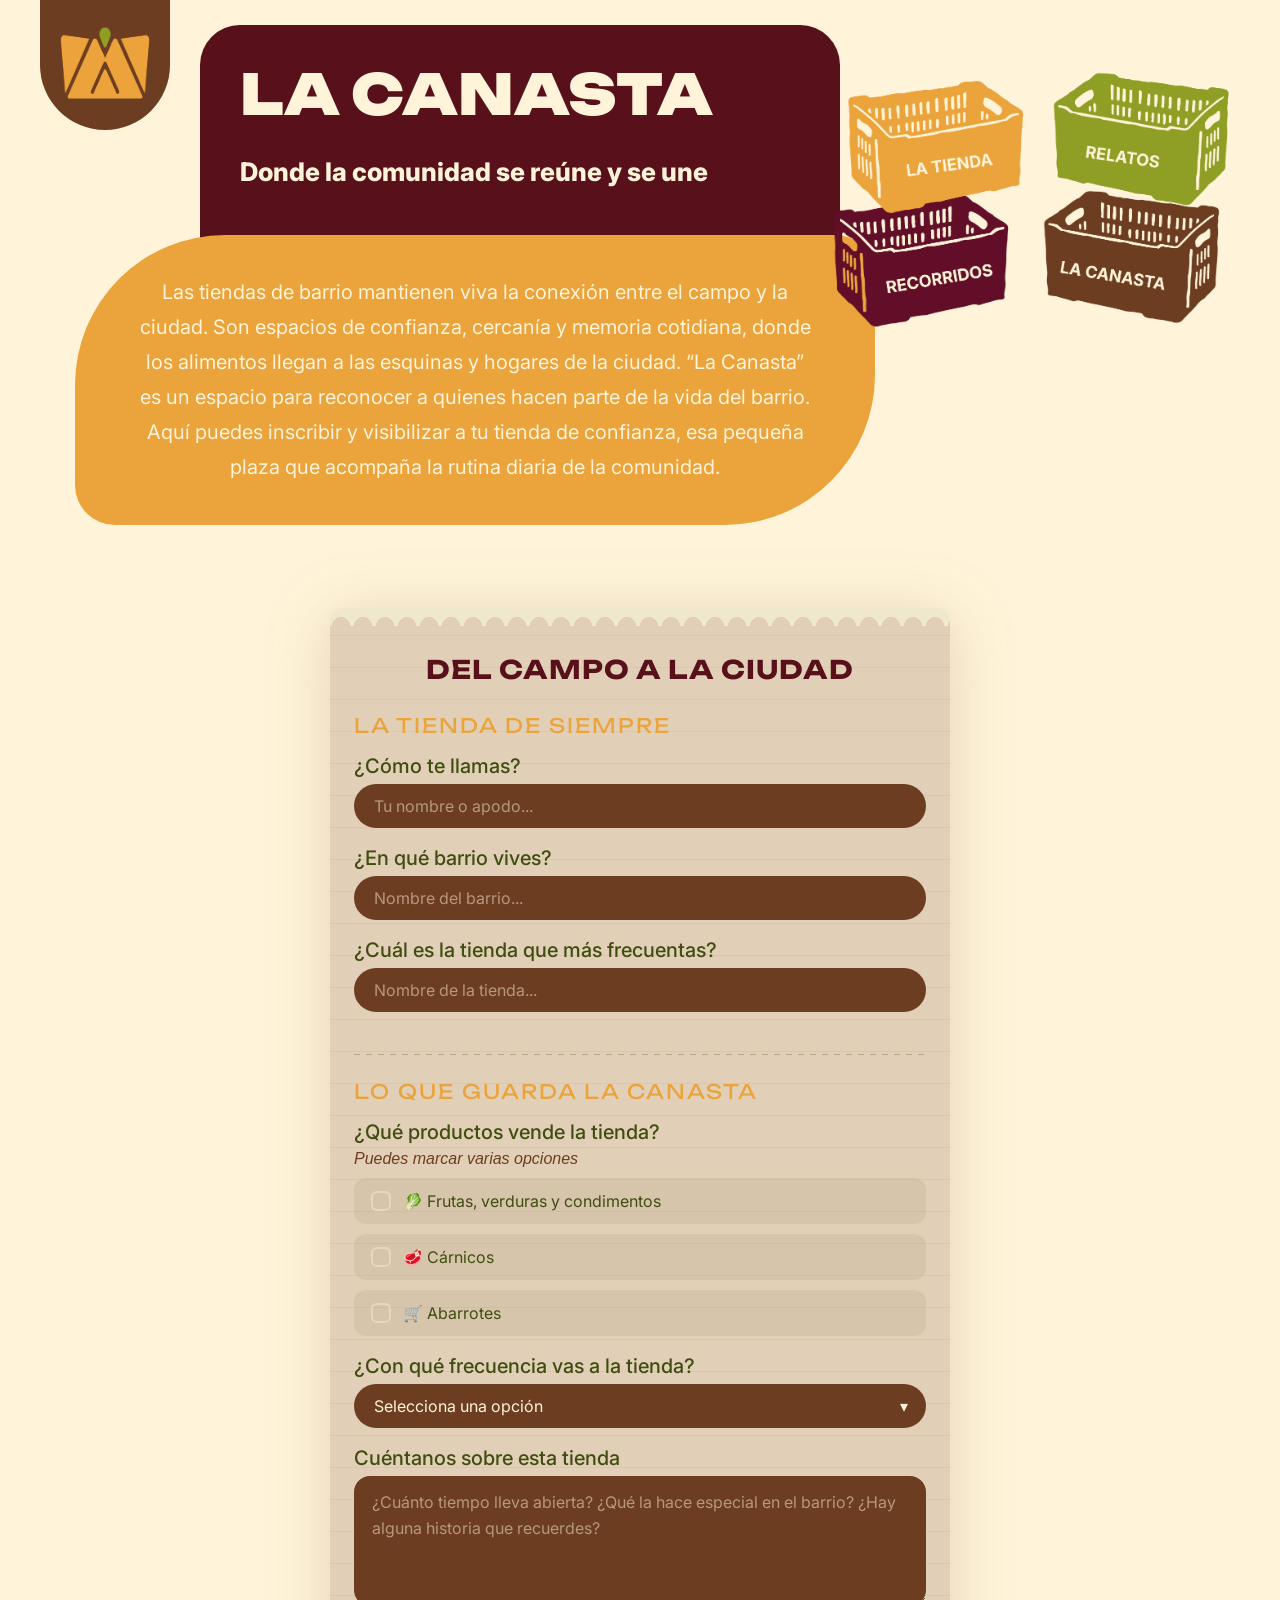
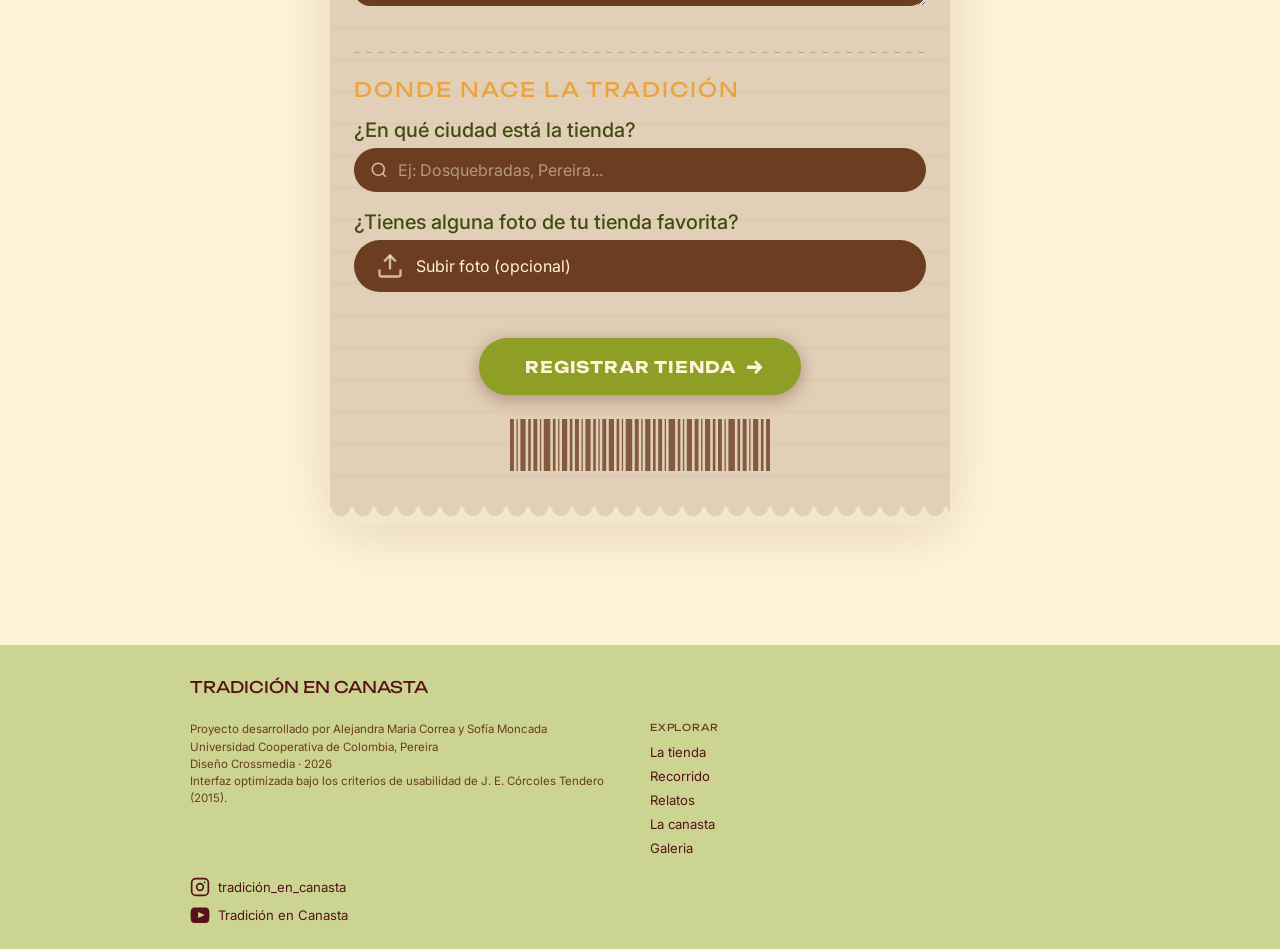
==== commit 55882ed3: "Fix: Corrección de espaciado y tokens de texto" ====
--- a/canasta.html
+++ b/canasta.html
@@ -19,7 +19,7 @@
   
         <nav class="hero-canastas" aria-label="Secciones">
 
-            <a href="#tienda" class="canasta" id="canasta-tienda">
+            <a href="galeria.html" class="canasta" id="canasta-tienda">
                 <img class="canasta-img" src="IMG/canasta-amarilla.png" alt="La tienda"/>
             </a>
 
@@ -36,6 +36,22 @@
                 alt="La canasta">
             </a>
 
+        </nav>
+
+        <button class="hamburguesa" id="ham" aria-label="Abrir menú">
+          <span></span>
+          <span></span>
+          <span></span>
+        </button>
+
+        <!-- Nav móvil overlay -->
+        <nav class="nav-mobile" id="navMobile" aria-hidden="true">
+            <button class="nav-mobile-cerrar" id="navCerrar" aria-label="Cerrar menú">✕</button>
+            <a href="#tienda"        class="nav-mobile-link" tabindex="-1">La tienda</a>
+            <a href="recorridos.html" class="nav-mobile-link" tabindex="-1">Recorridos</a>
+            <a href="relatos.html"   class="nav-mobile-link" tabindex="-1">Relatos</a>
+            <a href="canasta.html"   class="nav-mobile-link" tabindex="-1">La canasta</a>
+            <a href="galeria.html"   class="nav-mobile-link" tabindex="-1">Galería</a>
         </nav>
 
     <div class="canasta-header">
@@ -238,7 +254,7 @@
     <div class="footer-brand">Tradición en Canasta</div>
     <div class="footer-grid">
       <div>
-        <p class="footer-credits">Proyecto desarrollado por Alejandra Maria Correa y Sofía Moncada<br>Universidad Cooperativa de Colombia, Pereira<br>Diseño Crossmedia · 2026</p>
+        <p class="footer-credits">Proyecto desarrollado por Alejandra Maria Correa y Sofía Moncada<br>Universidad Cooperativa de Colombia, Pereira<br>Diseño Crossmedia · 2026 <br> Interfaz optimizada bajo los criterios de usabilidad de J. E. Córcoles Tendero (2015).</p>
       </div>
       <div>
         <p class="footer-col-title">Explorar</p>
--- a/styles.css
+++ b/styles.css
@@ -32,7 +32,28 @@
   --fuente-titulos: "Unbounded", sans-serif;
   --fuente-textos:  "Inter", sans-serif;
 
-}
+  --margen-seccion: 40px;
+
+  --interlineado-textos: 1.2;
+
+  --tamano-fuente-titulo-principal:
+    clamp(2.2rem, 7vw, 3.5rem);
+
+  --tamano-fuente-titulo-secundario:
+    clamp(1.4rem, 4vw, 2.5rem);
+
+  --tamano-fuente-subtitulo:
+    clamp(1.2rem, 2vw, 1.6rem);
+
+  --tamano-fuente-textos:
+    clamp(1rem, 0.9vw + 0.6rem, 1.25rem);
+
+  --tamano-fuente-textos-pequeños: 
+    clamp(0.85rem, 0.7vw + 0.5rem, 1rem);
+
+}
+
+
 
 html { scroll-behavior: smooth;
   overflow-x: hidden;
@@ -62,8 +83,8 @@
   background: var(--color-caja-marron);
   border: none;
   border-radius: 12px;
-  width: 48px;
-  height: 48px;
+  width: 60px;
+  height: 60px;
   flex-direction: column;
   align-items: center;
   justify-content: center;
@@ -77,7 +98,7 @@
   display: block;
   width: 24px;
   height: 2.5px;
-  background: var(--color-titulo-principal);
+  background: var(--color-fondo-principal);
   border-radius: 2px;
   transition: transform 0.28s ease, opacity 0.2s ease;
 }
@@ -91,23 +112,28 @@
    NAV MOBILE OVERLAY
    ============================================= */
 .nav-mobile {
-  display: none;
   position: fixed;
   inset: 0;
   background: var(--color-caja-marron);
-  z-index: 190;
+  z-index: 9999;
+
+  display: flex;
   flex-direction: column;
   align-items: center;
   justify-content: center;
   gap: 28px;
+
   opacity: 0;
+  visibility: hidden;
   pointer-events: none;
-  transition: opacity 0.3s ease;
-}
- 
+
+  transition: opacity .3s ease;
+}
+
 .nav-mobile.activo {
   opacity: 1;
-  pointer-events: all;
+  visibility: visible;
+  pointer-events: auto;
 }
  
 .nav-mobile-cerrar {
@@ -125,7 +151,7 @@
  
 .nav-mobile-link {
   font-family: var(--fuente-titulos);
-  font-size: clamp(1.8rem, 6vw, 2.6rem);
+  font-size: var(--tamano-fuente-subtitulo);
   font-weight: 900;
   text-transform: uppercase;
   color: var(--color-titulo-principal);
@@ -165,13 +191,16 @@
   cursor: pointer;
   z-index: 20;
 }
- 
+
+.logo-img:hover {
+  transform: scale(1.06) translateY(-1px);
+}
+
 .logo-img {
   width: 100%;
   height: 100%;
-}
- 
-.logo img:hover { transform: scale(1.06) translateY(-4px); }
+  transition: transform .5s ease-in-out;
+}
  
 /* --- Hero contenido --- */
 .hero-contenido {
@@ -190,10 +219,10 @@
 .hero-titulo {
   font-family: var(--fuente-titulos);
   font-weight: 900;
-  font-size: clamp(2.8rem, 5.6vw, 4rem);
+  font-size: var(--tamano-fuente-titulo-principal);
   color: var(--color-titulo-principal);
   text-transform: uppercase;
-  line-height: 1;
+  line-height: var(--interlineado-textos);
   letter-spacing: -0.5px;
 }
  
@@ -201,10 +230,10 @@
   margin-top: 10px;
   font-family: var(--fuente-textos);
   font-weight: 700;
-  font-size: clamp(1rem, 2.2vw, 1.2rem);
+  font-size: var(--tamano-fuente-subtitulo);
   color: var(--color-titulo-principal);
   opacity: 0.95;
-  line-height: 1.5;
+  line-height: var(--interlineado-textos);
   max-width: 90%;
 }
  
@@ -253,8 +282,8 @@
 .mirada {
   background-color: var(--color-caja-verde);
   border-radius: 50px 50px 50px 300px;
-  margin: 40px 0 20px 0;
-  padding: 25px 25px;
+  margin: var(--margen-seccion);
+  padding: 30px;
   position: relative;
   top: -140px;
   z-index: 3;
@@ -263,11 +292,11 @@
 .mirada-titulo {
   font-family: var(--fuente-titulos);
   font-weight: 900;
-  font-size: clamp(1.6rem, 3.6vw, 2.3rem);
+  font-size: var(--tamano-fuente-titulo-secundario);
   color: var(--color-titulo-principal);
   text-transform: uppercase;
-  line-height: 1.1;
-  padding: 30px;
+  line-height: var(--interlineado-textos);
+  padding: 20px;
 }
  
 .mirada-contenido {
@@ -308,13 +337,13 @@
   flex-direction: column;
   transform: translateX(90px);
   margin-right: 0;
-  margin-top: -110px;
+  margin-top: -80px;
 }
  
 .mirada-caja p {
   font-family: var(--fuente-textos);
-  font-size: clamp(0.9rem, 1.4vw, 1.1rem);
-  line-height: 1.72;
+  font-size: var(--tamano-fuente-textos);
+  line-height: var(--interlineado-textos);
   color: var(--color-texto-secundario);
   text-align: left;
   width: 95%;
@@ -326,7 +355,7 @@
   background-color: var(--color-boton-secundario);
   color: var(--color-titulo-principal);
   font-family: var(--fuente-titulos);
-  font-size: clamp(1.2rem, 2vw, 1.92rem);
+  font-size: var(--tamano-fuente-subtitulo);
   font-weight: 700;
   letter-spacing: 0.6px;
   text-transform: uppercase;
@@ -336,7 +365,7 @@
   cursor: pointer;
   transition: background-color 0.2s, transform 0.2s;
   position: absolute;
-  top: 280px;
+  top: 270px;
   left: 200px;
 }
  
@@ -351,12 +380,12 @@
    ============================================= */
 .narrativa {
   position: relative;
-  margin: 0 30px;
+  margin: 0 40px;
 }
  
 .narrativa-flex {
   display: grid;
-  grid-template-columns: 420px 1fr;
+  grid-template-columns: 400px 1fr;
   align-items: center;
   gap: 40px;
   position: relative;
@@ -380,11 +409,12 @@
   position: relative;
   background: var(--color-caja-verde);
   border-radius: 40px;
-  padding: 80px;
-  min-height: 350px;
+  padding: 40px;
+  min-height: 250px;
   display: flex;
   align-items: center;
   justify-content: center;
+  
 }
  
 .narrativa-caja::after {
@@ -401,9 +431,9 @@
  
 .narrativa-caja p {
   text-align: center;
-  line-height: 1.7;
+  line-height: var(--interlineado-textos);
   color: var(--color-texto-light);
-  font-size: clamp(1rem, 1.8vw, 1.2rem);
+  font-size: var(--tamano-fuente-textos);
 }
  
  
@@ -416,7 +446,7 @@
 }
  
 .hoja.hoja-izq-arriba {
-  left: 0;
+  left: -100px;
   top: -300px;
   width: 950px;
   transform: translateX(-200px) rotate(20deg);
@@ -436,7 +466,7 @@
    ============================================= */
 .momentos {
   padding: 40px;
-  margin: 40px 30px;
+  margin: var(--margen-seccion);
   position: relative;
 }
  
@@ -449,7 +479,7 @@
 }
  
 .momentos-marco {
-  border: 45px solid var(--color-caja-marron);
+  border: 35px solid var(--color-caja-marron);
   border-radius: 45% 45% 100px 100px;
   padding: 60px 50px;
   background-color: var(--color-fondo-principal);
@@ -459,7 +489,7 @@
   text-align: center;
   font-family: var(--fuente-titulos);
   font-weight: 900;
-  font-size: clamp(1.8rem, 4vw, 3rem);
+  font-size: var(--tamano-fuente-titulo-secundario);
   color: var(--color-caja-verde);
   margin-bottom: 60px;
   text-transform: uppercase;
@@ -482,7 +512,7 @@
 .momento-label {
   display: block;
   font-family: var(--fuente-textos);
-  font-size:clamp(1.1rem, 2vw, 1.5rem);
+  font-size:var(--tamano-fuente-subtitulo);
   font-weight: 700;
   color: var(--color-caja-verde);
   text-transform: uppercase;
@@ -511,6 +541,7 @@
    ============================================= */
 .tiendas {
   position: relative;
+  margin: var(--margen-seccion);
 }
  
 .hoja-tienda {
@@ -538,11 +569,11 @@
 .tiendas-titulo {
   font-family: var(--fuente-titulos);
   font-weight: 900;
-  font-size: clamp(1.8rem, 5.5vw, 4rem);
+  font-size: var(--tamano-fuente-titulo-principal);
   color: var(--color-titulo-secundario);
   text-transform: uppercase;
   text-align: center;
-  line-height: 0.95;
+  line-height: var(--interlineado-textos);
   letter-spacing: 1px;
   margin-bottom: 32px;
 }
@@ -553,12 +584,15 @@
   background-color: var(--color-caja-amarillo);
   border-radius: 40px;
   padding: 40px;
+  display: flex;
+  align-items: center;
+  justify-content: center;
 }
  
 .tiendas-intro p {
   font-family: var(--fuente-textos);
-  font-size: clamp(1.1rem, 2.1vw, 1.65rem);
-  line-height: 1.8;
+  font-size: var(--tamano-fuente-textos);
+  line-height: var(--interlineado-textos);
   color: var(--color-titulo-principal);
   text-align: center;
 }
@@ -580,7 +614,8 @@
 .tiendas-info {
   display: flex;
   flex-direction: column;
-  gap: 40px;
+  padding: 60px 0;
+  gap: 60px;
 }
  
 .tiendas-bloque-vino {
@@ -590,12 +625,14 @@
   display: flex;
   align-items: center;
   justify-content: center;
+
+  transform: translateX(-90px);
 }
  
 .tiendas-texto p {
   font-family: var(--fuente-textos);
-  font-size: clamp(0.95rem, 1.5vw, 1.4rem);
-  line-height: 1.6;
+  font-size: var(--tamano-fuente-textos);
+  line-height: var(--interlineado-textos);
   text-align: center;
 }
  
@@ -609,6 +646,8 @@
   display: flex;
   align-items: center;
   justify-content: center;
+
+  transform: translateX(-90px);
 }
  
 .tiendas-bloque-beige p { color: var(--color-caja-vino); }
@@ -618,6 +657,8 @@
   height: 100%;
   overflow: hidden;
   border-radius: 40px 0 0 40px;
+
+   transform: translateX(80px);
 }
  
 .tiendas-foto img {
@@ -661,15 +702,15 @@
 
 .recorrido-header-titulo {
   font-family: var(--fuente-titulos);
-  font-size: clamp(1.8rem, 7vw, 3.5rem);
+  font-size: var(--tamano-fuente-titulo-principal);
   font-weight: 900;
   color: var(--color-titulo-principal);
-  line-height: 1.05;
+  line-height: var(--interlineado-textos);
 }
 
 .recorrido-header-subtitulo {
   font-family: var(--fuente-textos);
-  font-size: 1.55rem;
+  font-size: var(--tamano-fuente-subtitulo);
   color: var(--color-titulo-principal);
   font-weight: 800;
   margin-top: 8px;
@@ -686,19 +727,19 @@
   max-width: 700px;
   text-align: center;
 
-  margin-top: -120px;
+  margin-top: -90px;
   margin-left: 300px;
 }
  
 .recorrido-intro-caja p {
-  font-size: 1.2rem;
+  font-size: var(--tamano-fuente-textos);
   color: var(--color-texto-light);
-  line-height: 1.75;
+  line-height: var(--interlineado-textos);
 }
 
 .mapa-section {
   position: relative;
-  overflow: hidden;
+  margin: var(--margen-seccion);
 }
 
 .mapa-section-header {
@@ -707,11 +748,12 @@
   align-items: center;
   position: relative;
   z-index: 2;
+
 }
 
 .mapa-section-label {
   font-family: var(--fuente-titulos);
-  font-size: clamp(2rem, 6vw, 4rem);
+  font-size: var(--tamano-fuente-titulo-principal);
   font-weight: 900;
   color: var(--color-caja-vino);
   line-height: 0.9;
@@ -721,26 +763,30 @@
 .mapa-section-caja {
   background-color: var(--color-caja-marron);
   border-radius: 80px 0 0 80px;
-  padding: 40px 60px;
   min-height: 180px;
 
   display: flex;
   align-items: center;
   justify-content: center;
-  margin: 40px 0 40px 40px;
+  transform: translateX(100px) 
 }
 
 .mapa-section-texto {
   font-family: var(--fuente-textos);
-  font-size: clamp(1rem, 1.7vw, 1.7rem);
-  line-height: 1.4;
+  font-size: var(--tamano-fuente-textos);
+  line-height: var(--interlineado-textos);
   color: var(--color-titulo-principal);
   text-align: center;
   max-width: 900px;
+  padding: 40px 60px;
 }
 
 .mapa-section-rame-wrap {
   position: relative;
+  display: flex;
+  justify-content: center;  
+  align-items: center;     
+  height: 100vh;     
 }
  
 .mapa-deco {
@@ -765,8 +811,8 @@
 }
  
 .mapa-section-frame {
-  width: 100%;
-  height: 340px;
+  height: 640px;
+  margin: var(--margen-seccion);
   background: var(--color-fondo-principal);
   border-radius: 24px;
   overflow: hidden;
@@ -774,48 +820,18 @@
   z-index: 1;
 }
  
-@media (min-width: 600px) {
-  .mapa-section__frame {
-    height: 420px;
-  }
-}
- 
 .mapa-section-cta {
   display: block;
   width: fit-content;
   margin: 28px auto 0;
   padding: 14px 48px;
-  font-size: 1rem;
+  font-size: var(--tamano-fuente-subtitulo);
   font-weight: 900;
   background-color: var(--color-boton-hover-principal);
   color: var(--color-titulo-principal);
   border-radius: 30px;
 }
 
-/* ===== RESPONSIVE ===== */
-
-@media (max-width: 900px) {
-
-  .mapa-section__header {
-    grid-template-columns: 1fr;
-    gap: 20px;
-  }
-
-  .mapa-section__label {
-    text-align: center;
-  }
-
-  .mapa-section__desc-box {
-    border-radius: 40px;
-    padding: 30px 24px;
-  }
-
-  .mapa-section__desc {
-    text-align: center;
-  }
-
-}
- 
 /* ===== TIENDAS GRID ===== */
 .tiendas-grid {
   padding-top: 0;
@@ -823,16 +839,9 @@
  
 .tiendas-grid-inner {
   display: grid;
-  grid-template-columns: 1fr;
+  grid-template-columns: repeat(3, 1fr);
   gap: 24px;
   margin: 30px;
-}
-
- 
-@media (min-width: 600px) {
-  .tiendas-grid-inner {
-    grid-template-columns: repeat(3, 1fr);
-  }
 }
  
 .tienda-card {
@@ -841,7 +850,6 @@
   overflow: hidden;
   box-shadow: 0 4px 24px rgba(64,76,16,0.08);
   transition: transform 0.3s ease, box-shadow 0.3s ease;
- 
 }
  
 .tienda-card:hover {
@@ -872,25 +880,26 @@
  
 .tienda-card-nombre {
   font-family: var(--fuente-titulos);
-  font-size: 0.85rem;
+  font-size: var(--tamano-fuente-subtitulo);
   color: var(--color-caja-vino);
   margin-bottom: 4px;
 }
  
 .tienda-card-dir {
-  font-size: 0.75rem;
+  font-size: var(--tamano-fuente-textos);
   color: var(--color-texto-secundario);
   margin-bottom: 10px;
 }
  
 .tienda-card-texto {
-  font-size: 0.85rem;
+  font-size: var(--tamano-fuente-textos);
   color: var(--color-texto-principal);
-  line-height: 1.6;
+  line-height: var(--interlineado-textos);
 }
  
 .btn.btn-secondary{
     color: var(--color-texto-light);
+    font-size: var(--tamano-fuente-textos);
 }
  
 
@@ -918,17 +927,17 @@
   padding: 40px;
 }
 
-.relatos-header-title {
+.relatos-header-titulo {
   font-family: var(--fuente-titulos);
-  font-size: clamp(2rem, 8vw, 4rem);
+  font-size: var(--tamano-fuente-titulo-principal);
   font-weight: 900;
   color: var(--color-titulo-principal);
   line-height: 1;
 }
 
-.relatos-header-subtitle {
+.relatos-header-subtitulo {
   font-family: var(--fuente-textos);
-  font-size: 1.55rem;
+  font-size: var(--tamano-fuente-subtitulo);
   color: var(--color-titulo-principal);
   font-weight: 800;
   margin-top: 8px;
@@ -954,7 +963,7 @@
 
 .relatos-documental{
   font-family: var(--fuente-titulos);
-  font-size: 1.55rem;
+  font-size: var(--tamano-fuente-subtitulo);
   text-transform: uppercase;
   color: var(--color-titulo-secundario);
   background-color: var(--color-fondo-principal);
@@ -971,18 +980,11 @@
 }
  
 .relatos-intro__caja p {
-  font-size: 1.2rem;
+  font-size: var(--tamano-fuente-textos);
   color: var(--color-titulo-principal);
   line-height: 1.75;
 }
 
-@media (min-width: 768px) {
-  .relatos-header__inner {
-    flex-direction: row;
-    align-items: flex-start;
-    justify-content: space-between;
-  }
-}
 
 /* ===== RELATOS MAIN ===== */
 .relatos-main {
@@ -1031,25 +1033,26 @@
   background-color: var(--color-fondo-principal);
   border: 12px solid var(--color-caja-vino);
   border-radius: 40px;
-  min-height: 350px;
-  min-width: 650px;
+  min-height: 300px;
+  min-width: 600px;
   display: flex;
   align-items: center;
   justify-content: center;
   padding: 40px;
   position: absolute;
   top: -80px;
-  left: 400px;
+  left: 450px;
   
 }
 
 .relato-card__cita{
   font-family: var(--fuente-textos);
-  font-size: 1.3rem;
+  font-size: var(--tamano-fuente-textos);
   line-height: 1.5;
   color: var(--color-caja-marron);
   text-align: center;
   font-style: normal;
+  padding: 40px;
   max-width: 430px;
 }
 
@@ -1060,7 +1063,7 @@
   background-color: var(--color-caja-verde);
   color: var(--color-titulo-principal);
   font-family: var(--fuente-titulos);
-  font-size: 4rem;
+  font-size: var(--tamano-fuente-titulo-principal);
   font-weight: 900;
   padding: 20px 36px;
   border-radius: 50px;
@@ -1156,8 +1159,8 @@
   background-color: var(--color-fondo-principal);
   border: 12px solid var(--color-caja-vino);
   border-radius: 40px;
-  min-height: 350px;
-  min-width: 650px;
+  min-height: 300px;
+  min-width: 600px;
   display: flex;
   align-items: center;
   justify-content: center;
@@ -1169,7 +1172,7 @@
 
 .relato-card--right .relato-card__cita{
   font-family: var(--fuente-textos);
-  font-size: 1.3rem;
+  font-size: var(--tamano-fuente-textos);
   line-height: 1.5;
   color: var(--color-caja-marron);
   text-align: center;
@@ -1188,7 +1191,7 @@
   background-color: var(--color-caja-verde);
   color: var(--color-titulo-principal);
   font-family: var(--fuente-titulos);
-  font-size: 4rem;
+  font-size: var(--tamano-fuente-titulo-principal);
   font-weight: 900;
   padding: 20px 36px;
   border-radius: 50px;
@@ -1213,62 +1216,7 @@
   display: block;
 }
 
-/* =========================================
-   RESPONSIVE
-========================================= */
-
-@media (max-width: 1200px){
-
-  .relato-card--right{
-    min-height: auto;
-    display: flex;
-    flex-direction: column;
-    gap: 40px;
-  }
-
-  .relato-card--right .relato-card__img-wrap{
-    position: relative;
-    right: auto;
-    top: auto;
-
-    width: 100%;
-    max-width: 420px;
-    height: auto;
-
-    aspect-ratio: 3/4;
-
-    margin: 0 auto;
-  }
-
-  .relato-card--right .relato-card__content{
-    position: relative;
-
-    left: auto;
-    top: auto;
-
-    width: 100%;
-    height: auto;
-
-    padding: 120px 30px 60px;
-  }
-
-  .relato-card--right .relato-card__nombre{
-    top: 30px;
-    left: 50%;
-
-    transform: translateX(-50%);
-
-    padding: 20px 40px;
-
-    font-size: 2rem;
-
-    white-space: nowrap;
-  }
-
-  .relato-card__hoja-bg{
-    display: none;
-  }
-}
+
 /* ══════════════════════════════════════════════════════
   LA CANASTA
 ══════════════════════════════════════════════════════ */
@@ -1293,7 +1241,7 @@
 
 .canasta-header-titulo {
   font-family: var(--fuente-titulos);
-  font-size: clamp(1.8rem, 7vw, 3.5rem);
+  font-size: var(--tamano-fuente-titulo-principal);
   font-weight: 900;
   color: var(--color-titulo-principal);
   line-height: 1.05;
@@ -1301,21 +1249,12 @@
 
 .canasta-header-subtitulo {
   font-family: var(--fuente-textos);
-  font-size: 1.55rem;
+  font-size: var(--tamano-fuente-subtitulo);
   color: var(--color-titulo-principal);
   font-weight: 800;
   margin-top: 8px;
 }
 
-
-
-@media (min-width: 768px) {
-  .canasta-header__inner {
-    flex-direction: row;
-    justify-content: space-between;
-    align-items: center;
-  }
-}
 
 /* ===== INTRO ===== */
 .canasta-intro {
@@ -1333,7 +1272,7 @@
 }
 
 .canasta-intro-p {
-  font-size: 1.2rem;
+  font-size: var(--tamano-fuente-textos);
   color: var(--color-titulo-principal);
   line-height: 1.75;
 }
@@ -1388,7 +1327,8 @@
  
 .ticket__titulo {
   font-family: var(--fuente-titulos);
-  font-size: 1rem;
+  font-size: var(--tamano-fuente-subtitulo);
+  text-transform: uppercase;
   font-weight: 700;
   color: var(--color-caja-vino);
   text-align: center;
@@ -1406,7 +1346,7 @@
  
 .ticket__legend {
   font-family: var(--fuente-titulos);
-  font-size: 0.6rem;
+  font-size: var(--tamano-fuente-textos);
   color: var(--color-caja-amarillo);
   text-transform: uppercase;
   letter-spacing: 0.1em;
@@ -1420,7 +1360,7 @@
  
 .ticket__label {
   display: block;
-  font-size: 0.82rem;
+  font-size: var(--tamano-fuente-textos);
   font-weight: 500;
   color: var(--color-texto-principal);
   margin-bottom: 6px;
@@ -1435,7 +1375,7 @@
   padding: 12px 20px;
   color: var(--color-titulo-principal);
   font-family: var(--fuente-textos);
-  font-size: 0.88rem;
+  font-size: var(--tamano-fuente-textos-pequeños);
   outline: none;
   transition: box-shadow 0.2s;
 }
@@ -1457,7 +1397,7 @@
   padding: 14px 18px;
   color: var(--color-titulo-principal);
   font-family: var(--fuente-textos);
-  font-size: 0.88rem;
+  font-size: var(--tamano-fuente-textos-pequeños);
   resize: vertical;
   outline: none;
   line-height: 1.6;
@@ -1486,7 +1426,7 @@
   padding: 12px 40px 12px 20px;
   color: var(--color-titulo-principal);
   font-family: var(--fuente-textos);
-  font-size: 0.88rem;
+  font-size: var(--tamano-fuente-textos-pequeños);
   outline: none;
   cursor: pointer;
   transition: box-shadow 0.2s;
@@ -1509,7 +1449,7 @@
   transform: translateY(-50%);
   color: var(--color-titulo-principal);
   pointer-events: none;
-  font-size: 0.9rem;
+  font-size: var(--tamano-fuente-textos-pequeños);
 }
  
 /* CHECKBOXES */
@@ -1525,7 +1465,7 @@
   display: flex;
   align-items: center;
   gap: 8px;
-  font-size: 0.84rem;
+  font-size: var(--tamano-fuente-textos-pequeños);
   color: var(--color-texto-principal);
   cursor: pointer;
   padding: 8px 12px;
@@ -1581,7 +1521,7 @@
   padding: 10px 20px;
   color: var(--color-titulo-principal);
   font-family: var(--fuente-textos);
-  font-size: 0.85rem;
+  font-size: var(--tamano-fuente-textos-pequeños);
   text-align: left;
   cursor: pointer;
   transition: background 0.15s;
@@ -1605,7 +1545,7 @@
   padding: 12px 22px;
   cursor: pointer;
   color: var(--color-titulo-principal);
-  font-size: 0.88rem;
+  font-size: var(--tamano-fuente-textos-pequeños);
   transition: box-shadow 0.2s;
 }
  
@@ -1647,7 +1587,7 @@
   background: var(--color-caja-vino);
   color: #fff;
   border: none;
-  font-size: 1rem;
+  font-size: var(--tamano-fuente-textos-pequeños);
   line-height: 1;
   cursor: pointer;
   display: flex;
@@ -1672,7 +1612,7 @@
  
 .ticket__submit {
   padding: 14px 48px;
-  font-size: 0.8rem;
+  font-size: var(--tamano-fuente-textos);
   letter-spacing: 0.08em;
 }
  
@@ -1700,7 +1640,7 @@
 }
  
 .ticket__field-hint {
-  font-size: 0.72rem;
+  font-size: var(--tamano-fuente-textos-pequeños);
   color: var(--color-texto-light);
   margin-bottom: 10px;
   font-style: italic;
@@ -1711,7 +1651,7 @@
   display: flex;
   align-items: center;
   gap: 12px;
-  font-size: 0.88rem;
+  font-size: var(--tamano-fuente-textos-pequeños);
   color: var(--color-texto-principal);
   cursor: pointer;
   padding: 12px 16px;
@@ -1789,7 +1729,7 @@
   border-radius: 50px;
   padding: 16px 36px;
   font-family: var(--fuente-titulos);
-  font-size: 0.78rem;
+  font-size: var(--tamano-fuente-textos-pequeños);
   font-weight: 700;
   letter-spacing: 0.05em;
   text-transform: uppercase;
@@ -1829,10 +1769,10 @@
   transform: none;
 }
  
-.ticket__btn-registrar__icono { font-size: 1.2rem; }
+.ticket__btn-registrar__icono { font-size: var(--tamano-fuente-textos) }
  
 .ticket__btn-registrar__flecha {
-  font-size: 1rem;
+  font-size: var(--tamano-fuente-textos);
   transition: transform 0.2s;
 }
  
@@ -1859,7 +1799,7 @@
 }
  
 .resultado-canasta__intro {
-  font-size: 0.82rem;
+  font-size: var(--tamano-fuente-textos);
   color: var(--color-texto-light);
   font-style: italic;
   margin-bottom: 6px;
@@ -1867,7 +1807,7 @@
  
 .resultado-canasta__tipo-label {
   font-family: var(--fuente-titulos);
-  font-size: 0.6rem;
+  font-size: var(--tamano-fuente-textos-pequeños);
   text-transform: uppercase;
   letter-spacing: 0.14em;
   color: var(--color-texto-light);
@@ -1876,7 +1816,7 @@
  
 .resultado-canasta__nombre {
   font-family: var(--fuente-titulos);
-  font-size: clamp(1.1rem, 4vw, 1.6rem);
+  font-size: var(--tamano-fuente-subtitulo);
   font-weight: 900;
   color: var(--color-texto-light);
   line-height: 1.15;
@@ -1909,7 +1849,7 @@
 }
  
 .resultado-canasta__descripcion {
-  font-size: 0.88rem;
+  font-size: var(--tamano-fuente-textos-pequeños);
   color: var(--color-texto-light);
   line-height: 1.7;
   max-width: 380px;
@@ -1929,7 +1869,7 @@
   display: flex;
   align-items: center;
   gap: 8px;
-  font-size: 0.8rem;
+  font-size: var(--tamano-fuente-textos-pequeños);
   color: var(--color-texto-light);
 }
  
@@ -1956,7 +1896,7 @@
  
 /* Mensaje de validación inline */
 .ticket__error {
-  font-size: 0.75rem;
+  font-size: var(--tamano-fuente-textos-pequeños);
   color: #f87171;
   margin-top: 6px;
   padding-left: 4px;
@@ -1998,7 +1938,7 @@
 
 .galeria-header-titulo {
   font-family: var(--fuente-titulos);
-  font-size: clamp(1.8rem, 7vw, 3.5rem);
+  font-size: var(--tamano-fuente-titulo-principal);
   font-weight: 900;
   color: var(--color-titulo-principal);
   line-height: 1.05;
@@ -2006,7 +1946,7 @@
 
 .galeria-header-subtitulo {
   font-family: var(--fuente-textos);
-  font-size: 1.55rem;
+  font-size: var(--tamano-fuente-subtitulo);
   color: var(--color-titulo-principal);
   font-weight: 800;
   margin-top: 8px;
@@ -2046,7 +1986,7 @@
 }
 
 .galeria-intro__caja p {
-  font-size: 1.2rem;
+  font-size: var(--tamano-fuente-textos);
   color: var(--color-titulo-principal);
   line-height: 1.75;
 }
@@ -2196,7 +2136,7 @@
 
 .foto-card--placeholder .foto-card__front::after {
   content: 'Fotografía';
-  font-size: 0.75rem;
+  font-size: var(--tamano-fuente-textos-pequeños);
   color: #a0946e;
   font-family: var(--fuente-textos);
 }
@@ -2214,7 +2154,7 @@
 
 .foto-card__curatorial {
   font-family: var(--fuente-textos);
-  font-size: 0.82rem;
+  font-size: var(--tamano-fuente-textos-pequeños);
   color: var(--color-titulo-principal);
   line-height: 1.65;
   text-align: center;
@@ -2366,7 +2306,7 @@
  
 .producto__cat {
   font-family: var(--fuente-titulos);
-  font-size: clamp(0.55rem, 1.5vw, 0.7rem);
+  font-size: var(--tamano-fuente-textos-pequeños);
   font-weight: 700;
   color: var(--color-caja-marron);
   text-transform: uppercase;
@@ -2412,7 +2352,7 @@
 }
  
 .producto__desc {
-  font-size: clamp(0.62rem, 1.4vw, 0.76rem);
+  font-size: var(--tamano-fuente-textos-pequeños);
   color: var(--color-texto-principal);
   line-height: 1.45;
   text-align: center;
@@ -2430,7 +2370,7 @@
   border-radius: 50px;
   padding: 10px 26px;
   font-family: var(--fuente-titulos);
-  font-size: clamp(0.6rem, 1.8vw, 0.75rem);
+  font-size: var(--tamano-fuente-textos-pequeños);
   font-weight: 700;
   letter-spacing: 0.08em;
   text-transform: uppercase;
@@ -2446,7 +2386,7 @@
   transform: translateY(-2px);
 }
  
-.btn-comprar__icono { font-size: 1.1rem; }
+.btn-comprar__icono { font-size: var(--tamano-fuente-subtitulo); }
  
 .btn-comprar__badge {
   position: absolute;
@@ -2455,7 +2395,7 @@
   background: var(--color-caja-amarillo);
   color: var(--color-caja-vino);
   font-family: var(--fuente-titulos);
-  font-size: 0.65rem;
+  font-size: var(--tamano-fuente-textos-pequeños);
   font-weight: 900;
   width: 22px;
   height: 22px;
@@ -2533,7 +2473,7 @@
   border-radius: 50%;
   width: 28px;
   height: 28px;
-  font-size: 0.9rem;
+  font-size: var(--tamano-fuente-textos-pequeños);
   cursor: pointer;
   display: flex;
   align-items: center;
@@ -2545,13 +2485,13 @@
  
 .popup__titulo {
   font-family: var(--fuente-titulos);
-  font-size: 1.1rem;
+  font-size: var(--tamano-fuente-textos);
   color: var(--color-caja-vino);
   margin-bottom: 4px;
 }
  
 .popup__subtitulo {
-  font-size: 0.82rem;
+  font-size: var(--tamano-fuente-textos-pequeños);
   color: var(--color-texto-principal);
   margin-bottom: 20px;
 }
@@ -2595,7 +2535,7 @@
   width: 20px;
   height: 20px;
   border-radius: 50%;
-  font-size: 0.7rem;
+  font-size: var(--tamano-fuente-textos-pequeños);
   display: flex;
   align-items: center;
   justify-content: center;
@@ -2615,7 +2555,7 @@
 }
  
 .popup-item__nombre {
-  font-size: 0.72rem;
+  font-size: var(--tamano-fuente-textos-pequeños);
   font-family: var(--fuente-titulos);
   color: var(--color-caja-vino);
   padding: 6px 8px;
@@ -2623,7 +2563,7 @@
 }
  
 .popup-item__precio {
-  font-size: 0.7rem;
+  font-size:var(--tamano-fuente-textos-pequeños);
   color: var(--color-caja-marron);
   padding: 0 8px 8px;
   font-weight: 600;
@@ -2639,7 +2579,7 @@
 }
  
 .popup__seleccionados {
-  font-size: 0.82rem;
+  font-size: var(--tamano-fuente-textos-pequeños);
   color: var(--color-texto-principal);
 }
  
@@ -2656,7 +2596,7 @@
   border-radius: 50px;
   padding: 10px 22px;
   font-family: var(--fuente-titulos);
-  font-size: 0.68rem;
+  font-size: var(--tamano-fuente-textos-pequeños);
   font-weight: 700;
   letter-spacing: 0.06em;
   text-transform: uppercase;
@@ -2705,14 +2645,14 @@
 }
  
 .carrito__item-nombre {
-  font-size: 0.82rem;
+  font-size: var(--tamano-fuente-textos-pequeños);
   color: var(--color-texto-principal);
   font-weight: 500;
   flex: 1;
 }
  
 .carrito__item-tipo {
-  font-size: 0.68rem;
+  font-size: var(--tamano-fuente-textos-pequeños);
   color: var(--color-caja-marron);
   background: rgba(108,61,32,0.12);
   padding: 2px 8px;
@@ -2724,7 +2664,7 @@
   border: none;
   color: var(--color-caja-vino);
   cursor: pointer;
-  font-size: 1rem;
+  font-size: var(--tamano-fuente-textos);
   padding: 2px 4px;
   border-radius: 4px;
   transition: background 0.15s;
@@ -2735,7 +2675,7 @@
 .carrito__vacio {
   text-align: center;
   padding: 24px 0;
-  font-size: 0.88rem;
+  font-size: var(--tamano-fuente-textos-pequeños);
   color: #a09060;
   line-height: 1.6;
 }
@@ -2751,14 +2691,14 @@
 }
  
 .carrito__total {
-  font-size: 0.85rem;
+  font-size: var(--tamano-fuente-textos);
   color: var(--color-texto-principal);
 }
  
 .carrito__total strong {
   color: var(--color-caja-vino);
   font-family: var(--fuente-titulos);
-  font-size: 1rem;
+  font-size: var(--tamano-fuente-textos);
 }
  
 .btn-whatsapp {
@@ -2937,43 +2877,34 @@
 }
 
 /* =============================================
-   RESPONSIVE — TABLET  (≤ 1024px)
+   RESPONSIVE HOME— TABLET  (≤ 1024px)
    Canastas se ocultan, aparece hamburguesa
    ============================================= */
 @media (max-width: 1024px) {
- 
-  /* Mostrar botón hamburguesa */
+
   .hamburguesa { display: flex; }
  
-  /* Mostrar overlay al activarse */
-  .nav-mobile { display: flex; }
- 
-  /* Ocultar canastas */
   .hero-canastas { display: none; }
  
-  /* Hero: columna única */
   .hero {
     grid-template-columns: 1fr;
     margin: 0 40px;
     min-height: unset;
   }
 
-  /* Logo más pequeño */
   .logo {
     width: 100px;
     height: 100px;
     left: 10px;
   }
  
-  /* Hero contenido ocupa todo el ancho */
   .hero-contenido {
     margin-left: 20px;
     padding: 25px 20px 100px 40px;
     border-radius: 16px 100px 16px 16px;
     max-width: 100%;
   }
- 
-  /* Mirada: sin pull up, columna única */
+
   .mirada {
     top: -95px;
     margin: 0 15px;
@@ -3011,7 +2942,6 @@
     padding: 14px 28px;
   }
  
-  /* Narrativa: apilada */
   .narrativa { margin: 0 15px; }
  
   .narrativa-flex {
@@ -3031,7 +2961,6 @@
     min-height: unset;
   }
  
-  /* Momentos: 2 columnas en tablet */
   .momentos { padding: 20px 8px; margin: 24px 0; }
  
   .momentos-marco {
@@ -3044,14 +2973,7 @@
  
   .momentos-flex {
     grid-template-columns: repeat(3, 1fr);
-    gap: 20px;
-  }
- 
-  /* Centrar el 3er momento si queda solo */
-  .momento:last-child:nth-child(odd) {
-    grid-column: 1 / -1;
-    max-width: 200px;
-    margin: 0 auto;
+    gap: 15px;
   }
  
   .momento-label { 
@@ -3065,38 +2987,139 @@
     border-radius: 24px;
     max-width: 150px; }
  
-  /* Tiendas: apiladas */
+ 
+  .tiendas-foto {
+    order: -1;
+    border-radius: 40px 0 0 40px  ;
+    aspect-ratio: 16 / 8;
+    height: auto;
+  }
+ 
+  .tiendas-bloque-vino,
+  .tiendas-bloque-beige {
+    border-radius: 0 40px 40px 0;
+    padding: 36px 42px;
+  }
+ 
+  .tiendas-intro { 
+    padding: 36px 28px;
+    width: min(700px, 100%);
+    margin-bottom: 15px;
+
+  }
+ 
   .tiendas-contenedor {
     grid-template-columns: 1fr;
     gap: 20px;
-    padding: 20px 0;
-  }
- 
-  /* Foto arriba en mobile */
-  .tiendas-foto {
-    order: -1;
+    padding: 20px;
+    
+  }
+
+  .hoja.hoja-izq-arriba {
+    left: 0;
+    top: -200px;
+    width: 650px;
+  }
+
+  .hoja.hoja-der-abajo {
+    left: 350px;
+    top: 200px;
+    width: 400px;
+  }
+  .hoja-momentos-izq{
+    left: 0;
+    top: 300px;
+    width: 350px;
+  }
+  .hoja-tienda-der {
+    left: 350px;
+    top: -30px;
+    width: 550px;
+  }
+
+  .hoja-tienda-izq{
+    left: 90px;
+    top: 950px;
+    width: 350px;
+  }
+
+  /* -- RECORRIDOS -- */
+
+  .recorrido-header {
+    width: 600px;
+    height: auto;
+    margin: 40px auto 0 ;
+    border-radius: 32px;
+  }
+
+  .recorrido-header-inner {
+    padding: 40px;
+  }
+
+  .recorrido-header-titulo {
+    font-size: clamp(2rem, 8vw, 3.2rem);
+    text-align: left;
+  }
+
+  .recorrido-header-subtitulo {
+    font-size: 1.2rem;
+    text-align: left;
+  }
+
+  .recorrido-intro-caja {
+    max-width: 85%;
+    margin: -50px auto 0;
+    padding: 32px;
+  }
+
+  .recorrido-intro-caja p {
+    font-size: 1rem;
+  }
+
+  .mapa-section-header {
+    grid-template-columns: 1fr;
+    gap: 20px;
+  }
+
+  .mapa-section-label {
+    text-align: center;
+    margin-bottom: 0;
+  }
+
+  .mapa-section-caja {
+    margin: 0 20px 30px;
     border-radius: 40px;
-    aspect-ratio: 16 / 8;
-    height: auto;
-  }
- 
-  .tiendas-bloque-vino,
-  .tiendas-bloque-beige {
-    border-radius: 40px;
-    padding: 36px 28px;
-  }
- 
-  .tiendas-intro { padding: 28px 20px; margin-bottom: 32px; }
- 
-  /* Hojas: ocultar para evitar overflow horizontal */
-  .hoja,
-  .hoja-momentos-izq,
-  .hoja-tienda { display: none; }
-}
+    padding: 30px;
+    min-height: auto;
+  }
+
+  .mapa-section-texto {
+    font-size: 1rem;
+  }
+
+  .mapa-section-frame {
+    height: 500px;
+    margin: 20px;
+  }
+
+  .mapa-deco-tl {
+    width: 90px;
+  }
+
+  .mapa-deco-br {
+    width: 80px;
+  }
+
+  .tiendas-grid-inner {
+    grid-template-columns: repeat(2, 1fr);
+  }
+
+}
+
  
  
 /* =============================================
-   RESPONSIVE — MÓVIL  (≤ 600px)
+   RESPONSIVE HOME — MÓVIL  (≤ 600px)
    ============================================= */
 @media (max-width: 600px) {
  
@@ -3105,47 +3128,94 @@
     height: 80px;
     left: 12px;
   }
+
+  .hamburguesa{
+    width: 45px;
+    height: 45px;
+  }
+  .hamburguesa span {
+    width: 20px;
+    height: 2.5px;
+  }
  
   .hero { padding: 16px 12px 36px; }
  
   .hero-contenido {
-    padding: 40px 16px 50px 16px;
+    padding: 40px 10px 70px 20px;
     border-radius: 14px 90px 14px 14px;
-  }
- 
-  .hero-titulo { font-size: clamp(2.2rem, 9vw, 3rem); }
+   
+  }
+ 
+  .hero-titulo { 
+    font-size: clamp(1rem, 9vw, 1.5rem); 
+  }
  
   .hero-subtitulo { font-size: clamp(0.95rem, 3.5vw, 1.1rem); }
  
-  /* Mirada */
-  .mirada { border-radius: 16px 16px 16px 50px; }
-  .mirada-titulo { font-size: clamp(1.3rem, 5vw, 1.8rem); padding: 16px 16px 8px; }
-  .mirada-contenido { padding: 0 12px 16px; }
- 
-  /* Narrativa */
-  .narrativa { margin: 28px 10px; }
-  .narrativa-caja { padding: 28px 18px; }
-  .narrativa-caja p { font-size: clamp(0.95rem, 3.5vw, 1.1rem); }
- 
-  /* Momentos: 1 columna en móvil */
+  
+  .mirada { 
+    border-radius: 25px;
+    top: -75px;
+    margin: 0 15px;
+  }
+  .mirada-titulo { 
+    font-size: clamp(1.3rem, 5vw, 1.8rem); 
+    padding: 16px 16px 8px; 
+  
+}
+  .mirada-contenido { 
+    padding: 0 12px 16px; 
+  }
+
+   .narrativa { margin: 40px 16px 0 16px; }
+
+  .narrativa-flex {
+    grid-template-columns: 1fr;
+    gap: 28px;
+  }
+
+  .narrativa-caja { 
+    padding: 28px 28px; 
+  }
+  .narrativa-caja p { 
+    font-size: clamp(0.95rem, 3.5vw, 1.1rem); 
+  }
+ 
+  .narrativa-circulo {
+    width: min(300px, 80%);
+    margin: 0 auto;
+    border-radius: 150px;
+    border: solid 20px var(--color-caja-marron);
+    aspect-ratio: 4/5;
+    
+  }
+ 
   .momentos-flex { grid-template-columns: 1fr; gap: 28px; }
  
-  .momento:last-child:nth-child(odd) {
-    grid-column: auto;
-    max-width: 260px;
-  }
- 
   .momentos-marco {
-    border-width: 10px;
+    border-width: 0;
     padding: 20px 12px;
     border-radius: 20% 20% 40px 40px;
   }
+
+  .momento-foto{
+    max-width: 200px;
+  }
  
   /* Tiendas */
   .tiendas-bloque-vino,
-  .tiendas-bloque-beige { padding: 24px 14px; border-radius: 24px; }
- 
-  .tiendas-intro { padding: 18px 14px; border-radius: 24px; }
+  .tiendas-bloque-beige { 
+    padding: 36px; 
+    border-radius: 24px; 
+  }
+ 
+  .tiendas-intro { 
+    padding: 18px 14px; 
+    border-radius: 20px; }
+
+  .tiendas-intro p{
+    font-size: clamp(0.95rem, 2vw, 1.1rem);
+  }
  
   .tiendas-foto { border-radius: 24px; }
  
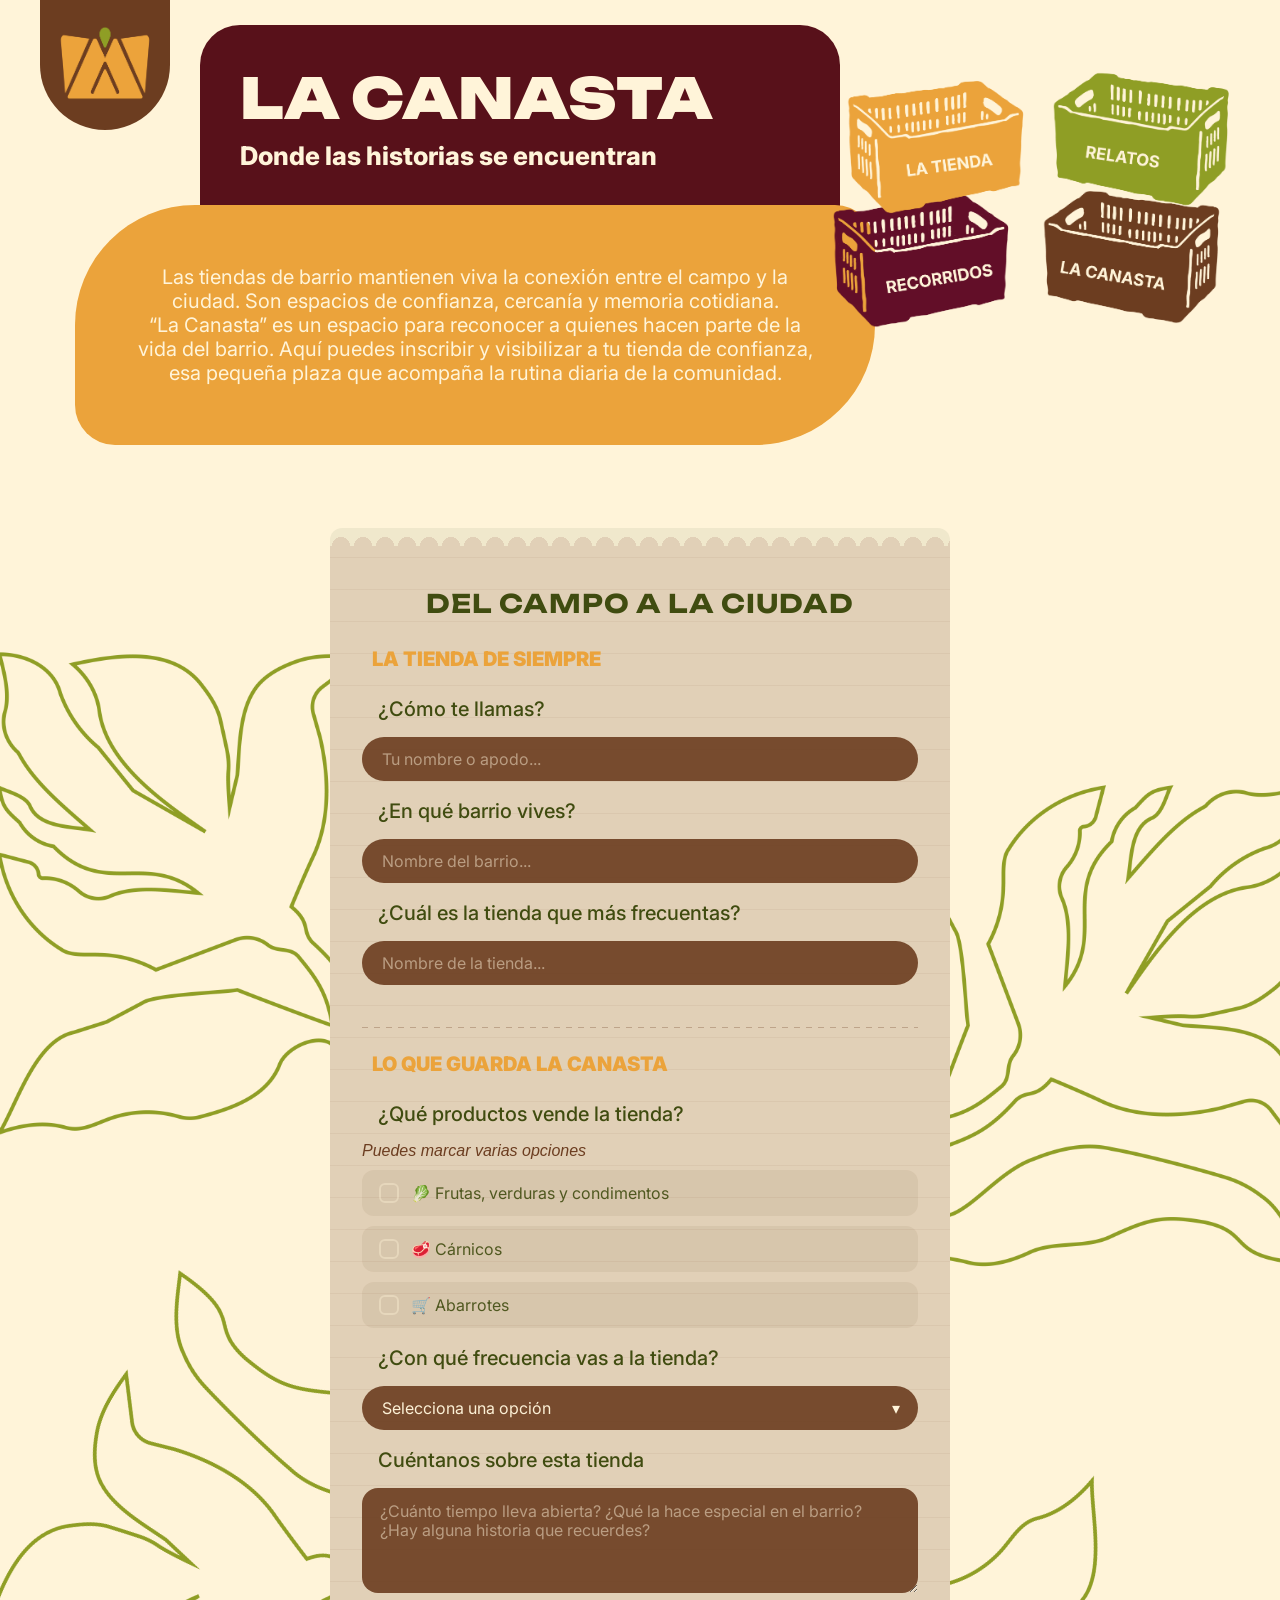
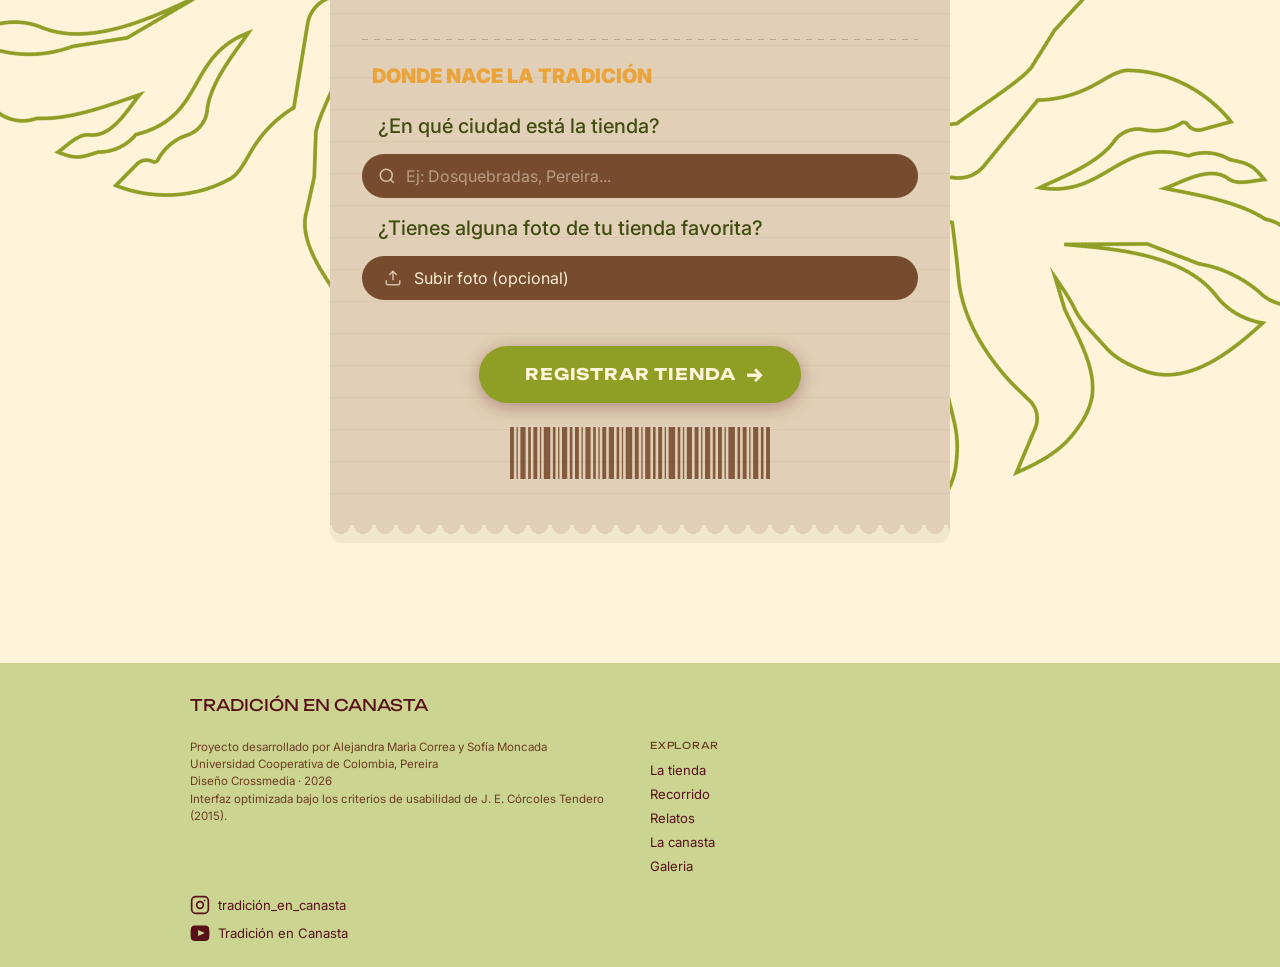
==== commit de1a7a60: "Fead: Ilustraciones de "la canasta". Fix: Corrección de textos y diseñol." ====
--- a/canasta.html
+++ b/canasta.html
@@ -56,18 +56,35 @@
 
     <div class="canasta-header">
       <h1 class="canasta-header-titulo">LA CANASTA</h1>
-      <p class="canasta-header-subtitulo">Donde la comunidad se reúne y se une</p>
+      <p class="canasta-header-subtitulo">Donde las historias se encuentran</p>
     </div>
 </header>
 
 <!-- INTRO -->
 <section class="section canasta-intro fade-up">
-  <p class="canasta-intro-p">Las tiendas de barrio mantienen viva la conexión entre el campo y la ciudad. Son espacios de confianza, cercanía y memoria cotidiana, donde los alimentos llegan a las esquinas y hogares de la ciudad.
+  <p class="canasta-intro-p">Las tiendas de barrio mantienen viva la conexión entre el campo y la ciudad. Son espacios de confianza, cercanía y memoria cotidiana.<br>
 “La Canasta” es un espacio para reconocer a quienes hacen parte de la vida del barrio. Aquí puedes inscribir y visibilizar a tu tienda de confianza, esa pequeña plaza que acompaña la rutina diaria de la comunidad.</p>
 </section>
 
 <section class="section canasta-form-section fade-up">
     <div class="ticket">
+
+      <!-- hojas decorativas -->
+      <img class="hoja hoja-canasta-arriba-der"
+       src="IMG/planta_gr_verde.png"
+       alt="Hoja decorativa">
+
+       <img class="hoja hoja-canasta-arriba-izq"
+       src="IMG/planta_gr_verde.png"
+       alt="Hoja decorativa">
+
+        <img class="hoja hoja-canasta-medio"
+       src="IMG/planta_gr_verde.png"
+       alt="Hoja decorativa">
+
+      <img class="hoja hoja-canasta-abajo"
+       src="IMG/planta_gr_verde.png"
+       alt="Hoja decorativa">
    
         <div class="ticket__top-tear"></div>
     
--- a/styles.css
+++ b/styles.css
@@ -34,6 +34,8 @@
 
   --margen-seccion: 40px;
 
+  --margen-responsive-pequeño: 15px;
+
   --interlineado-textos: 1.2;
 
   --tamano-fuente-titulo-principal:
@@ -62,6 +64,10 @@
 body {
   font-family: var(--fuente-textos);
   background-color: var(--color-fondo-principal);
+  background-image: url(IMG/fondo.jpg);
+  background-size: cover;
+  background-position: center;
+  background-repeat: no-repeat;
   color: var(--color-texto-principal);
   overflow-x: hidden;
 }
@@ -173,6 +179,7 @@
   min-height: 400px;
   position: relative;
   padding: 40px 60px;
+  overflow: hidden;
 }
  
 /* --- Logo --- */
@@ -189,7 +196,7 @@
   align-items: center;
   justify-content: center;
   cursor: pointer;
-  z-index: 20;
+  z-index: 99;
 }
 
 .logo-img:hover {
@@ -259,7 +266,7 @@
   align-items: center;
   cursor: pointer;
   transition: transform 0.18s ease;
-  position: relative;
+
 }
  
 .canasta:hover { transform: scale(1.06) translateY(-4px); }
@@ -336,7 +343,6 @@
   display: flex;
   flex-direction: column;
   transform: translateX(90px);
-  margin-right: 0;
   margin-top: -80px;
 }
  
@@ -551,16 +557,15 @@
 }
  
 .hoja-tienda-der {
-  position: absolute;
   width: 800px;
   right: -120px;
-  top: 0;
+  top: 30px;
   transform: rotate(-100deg);
   max-width: none;
 }
  
 .hoja-tienda-izq {
-  left: 0;
+  left: 90px;
   top: 1050px;
   width: 650px;
   transform: translateX(-200px) rotate(90deg);
@@ -688,6 +693,7 @@
 
   border-radius: 40px;
   background-color: var(--color-caja-marron);
+
 }
 
 .recorrido-header-inner {
@@ -724,12 +730,12 @@
   display: flex;
   flex-direction: column;
   gap: 14px;
-  max-width: 700px;
+  max-width: 650px;
   text-align: center;
 
-  margin-top: -90px;
-  margin-left: 300px;
-}
+  margin: -90px 0 0 330px;
+}
+
  
 .recorrido-intro-caja p {
   font-size: var(--tamano-fuente-textos);
@@ -739,7 +745,7 @@
 
 .mapa-section {
   position: relative;
-  margin: var(--margen-seccion);
+  margin: 60px var(--margen-seccion);
 }
 
 .mapa-section-header {
@@ -748,6 +754,55 @@
   align-items: center;
   position: relative;
   z-index: 2;
+
+}
+
+.hoja-recorridos-arriba{
+ position: absolute;
+
+  left: -250px;
+  top: -120px;
+
+  width: 600px;
+
+  z-index: 4;
+}
+
+.hoja-recorridos-arriba img{
+  width: 100%;
+  display: block;
+}
+
+.hoja-recorridos-mapa-arriba{
+  position: absolute;
+  left: 800px;
+  top: -450px;
+
+  width: 800px;
+
+  z-index: -1;
+}
+
+.hoja-recorridos-mapa-arriba img{
+  width: 100%;
+  display: block;
+
+}
+
+
+.hoja-recorridos-tiendas-arriba{
+  position: absolute;
+  left: 300px;
+  top: -100px;
+
+  width: 900px;
+
+  z-index: 0;
+}
+
+.hoja-recorridos-tiendas-arriba img{
+  width: 100%;
+  display: block;
 
 }
 
@@ -756,7 +811,7 @@
   font-size: var(--tamano-fuente-titulo-principal);
   font-weight: 900;
   color: var(--color-caja-vino);
-  line-height: 0.9;
+  line-height: var(--interlineado-textos);
   margin: 20px;
 }
 
@@ -768,7 +823,7 @@
   display: flex;
   align-items: center;
   justify-content: center;
-  transform: translateX(100px) 
+  transform: translateX(100px);
 }
 
 .mapa-section-texto {
@@ -781,50 +836,41 @@
   padding: 40px 60px;
 }
 
-.mapa-section-rame-wrap {
+.mapa-section-frame-wrap {
   position: relative;
   display: flex;
+  flex-direction: column;
   justify-content: center;  
   align-items: center;     
-  height: 100vh;     
-}
- 
-.mapa-deco {
-  position: absolute;
-  z-index: 2;
-  pointer-events: none;
-  opacity: 0.3;
-}
- 
-.mapa-deco-tl {
-  top: -30px;
-  left: -30px;
-  width: 120px;
-  transform: rotate(-20deg);
-}
- 
-.mapa-deco-br {
-  bottom: 40px;
-  right: -20px;
-  width: 100px;
-  transform: rotate(10deg);
-}
- 
+
+}
+
 .mapa-section-frame {
+  width: calc(100% - 120px);
+  max-width: 1400px;
   height: 640px;
-  margin: var(--margen-seccion);
-  background: var(--color-fondo-principal);
-  border-radius: 24px;
+  margin: 60px auto;
+
+  background: var(--color-caja-amarillo);
+  border-radius: 80px;
   overflow: hidden;
+
   position: relative;
+
   z-index: 1;
+
+  box-shadow: 0 20px 60px rgba(0,0,0,0.12);
+
+  border: 8px solid rgba(255,255,255,0.4);
+
+  backdrop-filter: blur(6px);
 }
  
 .mapa-section-cta {
   display: block;
   width: fit-content;
-  margin: 28px auto 0;
-  padding: 14px 48px;
+  margin: 20px;
+  padding: 16px 28px;
   font-size: var(--tamano-fuente-subtitulo);
   font-weight: 900;
   background-color: var(--color-boton-hover-principal);
@@ -832,9 +878,33 @@
   border-radius: 30px;
 }
 
+.mapa-section-cta:hover{
+  background-color: var(--color-boton-secundario);
+  transform: scale(1.04);
+}
+
 /* ===== TIENDAS GRID ===== */
 .tiendas-grid {
   padding-top: 0;
+  position: relative;
+}
+
+.hoja-recorridos-tiendas-arriba{
+  position: absolute;
+
+  left: -150px;
+  top: 50px;
+
+  width: 600px;
+
+  z-index: -1;
+  transform:  rotateX(180deg);
+}
+
+.hoja-recorridos-tiendas-arriba img{
+  width: 100%;
+  display: block;
+
 }
  
 .tiendas-grid-inner {
@@ -892,7 +962,7 @@
 }
  
 .tienda-card-texto {
-  font-size: var(--tamano-fuente-textos);
+  font-size: var(--tamano-fuente-textos-pequeños);
   color: var(--color-texto-principal);
   line-height: var(--interlineado-textos);
 }
@@ -921,9 +991,10 @@
 
 .relatos-header-inner {
   max-width: 900px;
-  margin: 0;
+  margin: 0 auto;
   display: flex;
   flex-direction: column;
+  gap: 24px;
   padding: 40px;
 }
 
@@ -932,7 +1003,7 @@
   font-size: var(--tamano-fuente-titulo-principal);
   font-weight: 900;
   color: var(--color-titulo-principal);
-  line-height: 1;
+  line-height: var(--interlineado-textos);
 }
 
 .relatos-header-subtitulo {
@@ -947,7 +1018,7 @@
 .relatos-intro__caja {
   background-color: var(--color-caja-vino);
   border-radius: 0 40px 40px 0;
-  padding: 50px;
+  padding: 60px;
   
   display: flex;
   flex-direction: column;
@@ -957,7 +1028,6 @@
   position: relative;
 
   margin-top: -120px;
-  margin-left: 0;
 
 }
 
@@ -974,15 +1044,13 @@
   top: 200px;
   left: 650px;
   z-index: 5;
-  
-
 
 }
  
 .relatos-intro__caja p {
   font-size: var(--tamano-fuente-textos);
   color: var(--color-titulo-principal);
-  line-height: 1.75;
+  line-height: var(--interlineado-textos);
 }
 
 
@@ -1069,46 +1137,104 @@
   border-radius: 50px;
 }
 
-/* ===== HOJA BARCO ===== */
-
-.relato-card__decorativo{
-  position: absolute;
-
-  left: 500px;
-  top: -40px;
-
-  margin: 40px 0 40px 0;
-
-  max-width: 20px;
-  max-height: 120px;
+.relato-card__contenido-al{
+  background-color: var(--color-fondo-principal);
+  border: 12px solid var(--color-caja-vino);
+  border-radius: 40px;
+  min-height: 300px;
+  min-width: 600px;
+  display: flex;
+  align-items: center;
+  justify-content: center;
+  padding: 40px;
+  position: absolute;
+  top: 350px;
+  left: 450px;
+}
+
+.relato-card__contenido-al .relato-card__nombre{
+  position: absolute;
+
+  top: -240px;
+  left: 100px;
+
+  background-color: var(--color-caja-verde);
+  color: var(--color-titulo-principal);
+  font-family: var(--fuente-titulos);
+  font-size: var(--tamano-fuente-titulo-principal);
+  font-weight: 900;
+  padding: 20px 36px;
+  border-radius: 50px;
+  z-index: 10;
+}
+
+/* =========================================
+   HOJA BARCO
+========================================= */
+
+.relato-card__hoja-bc{
+  position: absolute;
+
+  left: 880px;
+  top: -120px;
+
+  width: 820px;
+
+  z-index: 2;
+
+  opacity: .95;
+}
+
+.relato-card__hoja-bc img{
+  width: 100%;
+  display: block;
+}
+
+
+/* =========================================
+   HOJA NATALIA
+========================================= */
+
+.relato-card__hoja-nat{
+  position: absolute;
+
+  left: -320px;
+  top: -10px;
+
+  width: 680px;
 
   z-index: 0;
-}
- /* ===== HOJA ALBEIRO ===== */
-
-.relato-card--left:last-child .relato-card__hoja{
-  position: absolute;
-
-  right: -420px;
-  bottom: -180px;
-
-  width: 320px;
+
+  transform: rotate(-8deg);
+}
+
+.relato-card__hoja-nat img{
+  width: 100%;
+  display: block;
+}
+
+
+/* =========================================
+   HOJA ALBEIRO
+========================================= */
+
+.relato-card__hoja-al{
+  position: absolute;
+
+  left: 920px;
+  top: -400px;
+
+  width: 860px;
 
   z-index: 0;
 
-  transform: rotate(-15deg);
-}
-
-.relato-card--left:last-child .relato-card__hoja img{
+  transform: rotate(150deg) scaleY(-1);
+}
+
+.relato-card__hoja-al img{
   width: 100%;
   display: block;
 }
-
-.relato-card--left:first-child .relato-card__hoja img{
-  width: 100%;
-  display: block;
-}
-
 /* =========================================
    CARD NATALIA
 ========================================= */
@@ -1198,37 +1324,15 @@
   z-index: 10;
 }
 
-/* ===== HOJA NATALIA ===== */
-
-.relato-card__hoja-bg{
-  position: absolute;
-
-  left: -400px;
-  top: 260px;
-
-  width: 820px;
-
-  z-index: 4;
-}
-
-.relato-card__hoja-bg img{
-  width: 100%;
-  display: block;
-}
-
-
-/* ══════════════════════════════════════════════════════
+/*═════════════════════════════════════════════════════
   LA CANASTA
 ══════════════════════════════════════════════════════ */
 
 .canasta-header {
   width: 50%;
-  height: 330px;
+  height: 300px;
   justify-self: start;
   margin: 25px 0 0 200px;
-  max-width: 900px;
-  display: flex;
-  flex-direction: column;
   gap: 24px;
   padding: 40px;
 
@@ -1244,7 +1348,7 @@
   font-size: var(--tamano-fuente-titulo-principal);
   font-weight: 900;
   color: var(--color-titulo-principal);
-  line-height: 1.05;
+  line-height: var(--interlineado-textos);
 }
 
 .canasta-header-subtitulo {
@@ -1258,9 +1362,9 @@
 
 /* ===== INTRO ===== */
 .canasta-intro {
-  padding: 40px 60px;
+  padding: 60px;
   background-color: var(--color-caja-amarillo);
-  border-radius: 150px 40px 150px 40px;
+  border-radius: 120px 40px 120px 40px;
   
   display: flex;
   flex-direction: column;
@@ -1274,7 +1378,7 @@
 .canasta-intro-p {
   font-size: var(--tamano-fuente-textos);
   color: var(--color-titulo-principal);
-  line-height: 1.75;
+  line-height: var(--interlineado-textos);
 }
 
 /* ===== TICKET / FORMULARIO ===== */
@@ -1287,28 +1391,81 @@
   max-width: 620px;
   margin: 0 auto;
   position: relative;
-  filter: drop-shadow(0 8px 32px rgba(108,61,32,0.18));
-}
- 
-/* Bordes dentados (scallop) */
+  
+}
+
+/* -- HOJAS -- */
+.hoja-canasta-arriba-der{
+  position: absolute;
+  width: 800px;
+  left: 340px;
+  top: 130px;
+  z-index: -1;
+}
+
+.hoja-canasta-arriba-izq{
+  position: absolute;
+  width: 800px;
+  left: -460px;
+  top: -40px;
+  transform: rotate(270deg);
+
+  z-index: -1;
+}
+
+.hoja-canasta-arriba img{
+  width: 100%;
+  display: block;
+}
+ 
+.hoja-canasta-medio {
+  position: absolute;
+  left: -450px;
+  top: 640px;
+  width: 800px;
+  transform: rotate(210deg);
+
+  z-index: -1;
+}
+
+.hoja-canasta-medio img{
+  width: 100%;
+  display: block;
+}
+
+ .hoja-canasta-abajo{
+  position: absolute;
+  width: 800px;
+  left: 250px;
+  top: 900px;
+  transform: rotate(60deg);
+  z-index: -1;
+
+}
+
+.hoja-canasta-abajo img{
+  width: 100%;
+  display: block;
+}
+ 
 .ticket__top-tear,
 .ticket__bottom-tear {
   height: 18px;
   background:
     radial-gradient(circle at 50% 0%, var(--color-fondo-ticket) 8px, transparent 8px) 0 0 / 20px 18px repeat-x,
     var(--color-fondo-ticket);
-  /* Se sobreescribe con el fondo del ticket */
+
 }
  
 .ticket__top-tear {
   background:
-    radial-gradient(circle at 50% 100%, var(--color-fondo-ticket) 9px, #f0e8cc 9px) 0 0 / 22px 18px repeat-x;
+    radial-gradient(circle at 50% 100%, var(--color-fondo-ticket) 9px, #f0e8cc 9px 0) 0 0 / 22px 18px repeat-x;
   border-radius: 12px 12px 0 0;
 }
  
 .ticket__bottom-tear {
   background:
-    radial-gradient(circle at 50% 0%, var(--color-fondo-ticket) 9px, #f0e8cc 9px) 0 0 / 22px 18px repeat-x;
+    radial-gradient(circle at 50% 0%, var(--color-fondo-ticket) 9px, #f0e8cc 9px 0) 0 0 / 22px 18px repeat-x;
   border-radius: 0 0 12px 12px;
 }
  
@@ -1322,7 +1479,7 @@
       rgba(108,61,32,0.06) 31px,
       rgba(108,61,32,0.06) 32px
     );
-  padding: 28px 24px 32px;
+  padding: 42px 32px 42px 32px;
 }
  
 .ticket__titulo {
@@ -1330,7 +1487,7 @@
   font-size: var(--tamano-fuente-subtitulo);
   text-transform: uppercase;
   font-weight: 700;
-  color: var(--color-caja-vino);
+  color: var(--color-texto-principal);
   text-align: center;
   margin-bottom: 28px;
   letter-spacing: 0.04em;
@@ -1345,12 +1502,13 @@
 }
  
 .ticket__legend {
-  font-family: var(--fuente-titulos);
+  font-family: var(--fuente-textos);
   font-size: var(--tamano-fuente-textos);
   color: var(--color-caja-amarillo);
+  font-weight: 900;
   text-transform: uppercase;
-  letter-spacing: 0.1em;
-  margin-bottom: 16px;
+  letter-spacing: var(--interlineado-textos);
+  margin: 10px;
   display: block;
 }
  
@@ -1363,7 +1521,7 @@
   font-size: var(--tamano-fuente-textos);
   font-weight: 500;
   color: var(--color-texto-principal);
-  margin-bottom: 6px;
+  margin: 16px;
 }
  
 /* INPUT */
@@ -1378,6 +1536,7 @@
   font-size: var(--tamano-fuente-textos-pequeños);
   outline: none;
   transition: box-shadow 0.2s;
+  opacity: .9;
 }
  
 .ticket__input::placeholder {
@@ -1400,8 +1559,9 @@
   font-size: var(--tamano-fuente-textos-pequeños);
   resize: vertical;
   outline: none;
-  line-height: 1.6;
+  line-height: var(--interlineado-textos);
   transition: box-shadow 0.2s;
+  opacity: .9;
 }
  
 .ticket__textarea::placeholder {
@@ -1430,6 +1590,7 @@
   outline: none;
   cursor: pointer;
   transition: box-shadow 0.2s;
+  opacity: .9;
 }
  
 .ticket__select:focus {
@@ -1472,6 +1633,7 @@
   border-radius: 8px;
   background: rgba(108,61,32,0.08);
   transition: background 0.2s;
+  opacity: .9;
   
 }
  
@@ -1491,7 +1653,7 @@
 .ticket__search-wrap {
   position: relative;
 }
- 
+
 .ticket__search-icon {
   position: absolute;
   left: 16px;
@@ -1499,10 +1661,13 @@
   transform: translateY(-50%);
   width: 18px;
   color: rgba(255,244,217,0.7);
-}
- 
+  z-index: 2;
+}
+
 .ticket__input--search {
   padding-left: 44px;
+  position: relative;
+  z-index: 1;
 }
  
 .ticket__sugerencias {
@@ -1547,6 +1712,7 @@
   color: var(--color-titulo-principal);
   font-size: var(--tamano-fuente-textos-pequeños);
   transition: box-shadow 0.2s;
+  opacity: .9;
 }
  
 .ticket__upload-label:hover {
@@ -1556,7 +1722,7 @@
 .ticket__upload-label svg {
   flex-shrink: 0;
   color: rgba(255,244,217,0.7);
-
+  width: 18px;
 }
  
 .ticket__upload-input {
@@ -1635,8 +1801,6 @@
   flex-direction: column;
   gap: 10px;
 
-  
-
 }
  
 .ticket__field-hint {
@@ -1664,18 +1828,16 @@
 
  
 .ticket__check-label:hover {
-  background:var(--color-caja-verde-claro);
-}
- 
-/* Ocultar checkbox nativo */
+  background:var(--color-caja-marron 0.9);
+}
+ 
 .ticket__check-label input[type="checkbox"] {
   position: absolute;
   opacity: 0;
   width: 0;
   height: 0;
 }
- 
-/* Checkbox custom */
+
 .ticket__check-custom {
   flex-shrink: 0;
   width: 20px;
@@ -1801,12 +1963,12 @@
 .resultado-canasta__intro {
   font-size: var(--tamano-fuente-textos);
   color: var(--color-texto-light);
-  font-style: italic;
+  line-height: var(--interlineado-textos);
   margin-bottom: 6px;
 }
  
 .resultado-canasta__tipo-label {
-  font-family: var(--fuente-titulos);
+  font-family: var(--fuente-textos);
   font-size: var(--tamano-fuente-textos-pequeños);
   text-transform: uppercase;
   letter-spacing: 0.14em;
@@ -1819,16 +1981,15 @@
   font-size: var(--tamano-fuente-subtitulo);
   font-weight: 900;
   color: var(--color-texto-light);
-  line-height: 1.15;
+  line-height: var(--interlineado-textos);
   margin-bottom: 10px;
   text-transform: uppercase;
 }
- 
-/* Zona de la imagen de canasta */
+
 .resultado-canasta__img-wrap {
   margin: 4px auto 16px;
-  width: 110px;
-  height: 110px;
+  width: 200px;
+  height: 200px;
   display: flex;
   align-items: center;
   justify-content: center;
@@ -1851,12 +2012,11 @@
 .resultado-canasta__descripcion {
   font-size: var(--tamano-fuente-textos-pequeños);
   color: var(--color-texto-light);
-  line-height: 1.7;
-  max-width: 380px;
+  line-height: var(--interlineado-textos);
+  max-width: 460px;
   margin: 0 auto;
 }
- 
-/* Franja inferior con datos de la tienda */
+
 .resultado-canasta__datos {
   background: rgba(0,0,0,0.18);
   padding: 16px 22px;
@@ -1874,7 +2034,7 @@
 }
  
 .resultado-canasta__dato strong {
-  color: var(--color-titulo-principal);
+  color: var(--color-texto-light);
   font-weight: 600;
 }
  
@@ -1893,8 +2053,7 @@
 .resultado-canasta--amarillo .resultado-canasta__datos  { background: rgba(0,0,0,0.12); }
 .resultado-canasta--amarillo .resultado-canasta__dato   { color: rgba(88,17,26,0.75); }
 .resultado-canasta--amarillo .resultado-canasta__dato strong { color: var(--color-caja-vino); }
- 
-/* Mensaje de validación inline */
+
 .ticket__error {
   font-size: var(--tamano-fuente-textos-pequeños);
   color: #f87171;
@@ -1941,7 +2100,7 @@
   font-size: var(--tamano-fuente-titulo-principal);
   font-weight: 900;
   color: var(--color-titulo-principal);
-  line-height: 1.05;
+  line-height: var(--interlineado-textos);
 }
 
 .galeria-header-subtitulo {
@@ -1988,7 +2147,7 @@
 .galeria-intro__caja p {
   font-size: var(--tamano-fuente-textos);
   color: var(--color-titulo-principal);
-  line-height: 1.75;
+  line-height: var(--interlineado-textos);
 }
 
 .deco {
@@ -2008,24 +2167,22 @@
   width: 100%;
   max-width: 680px;
   margin: 40px auto 0;
-  /* altura dinámica: las fotos se posicionan en absolute */
   height: 1000px;
   padding: 0 16px;
 }
 
-/* Elementos decorativos orgánicos */
-.collage__deco {
+.collage-deco {
   position: absolute;
   pointer-events: none;
   z-index: 0;
   user-select: none;
 }
 
-.collage__deco--estrella-vino {
-
-  font-size: 4rem;
+.collage-deco-icono_bascula {
   top: 220px;
-  left: 48%;
+  left: 0;
+  width: 120px;
+  height: 150px;
   transform: rotate(-20deg);
   opacity: 0.85;
 }
@@ -2075,7 +2232,6 @@
   border-radius: 30px;
 }
 
-/* Indicador "toca para voltear" */
 .foto-card::after {
   content: '↩';
   position: absolute;
@@ -2221,13 +2377,6 @@
   user-select: none;
 }
  
-/*
-  Área de contenido superpuesta al "mostrador" beige de la ilustración.
-  La ilustración es ~1456×728 px.
-  Área beige: horizontalmente 22%–78%, verticalmente 26%–68%.
-  El botón vive en el 70%–82% vertical, centrado.
-  ↓ Ajusta estos % si tu imagen tiene proporciones distintas.
-*/
 .tiendita__contenido {
   position: absolute;
   top: 30%;
@@ -2266,33 +2415,7 @@
   );
   opacity: 0.3;
 }
- 
-/* ── Mobile: el contenido pasa a fluir normal ── */
-@media (max-width: 500px) {
-  .tiendita__contenido {
-    position: static;
-    flex-direction: column;
-    gap: 16px;
-    padding: 16px;
-    background: #f5ecd5;
-    border-radius: 0 0 14px 14px;
-  }
-  .tiendita__img-fondo {
-    border-radius: 14px 14px 0 0;
-  }
-  .tiendita__footer {
-    position: static;
-    transform: none;
-    padding: 16px 0 0;
-    justify-content: center;
-  }
-  .tiendita__divisor {
-    width: 80%;
-    height: 1px;
-    align-self: auto;
-  }
-}
- 
+
 /* ── PRODUCTO ── */
 .producto {
   display: flex;
@@ -2496,7 +2619,6 @@
   margin-bottom: 20px;
 }
  
-/* Grid de productos en popup */
 .popup__grid {
   display: grid;
   grid-template-columns: repeat(2, 1fr);
@@ -2508,7 +2630,6 @@
   grid-template-columns: repeat(3, 1fr);
 }
  
-/* Tarjeta de item seleccionable */
 .popup-item {
   border-radius: 14px;
   overflow: hidden;
@@ -3046,34 +3167,28 @@
   /* -- RECORRIDOS -- */
 
   .recorrido-header {
-    width: 600px;
+    width: 70%;
     height: auto;
     margin: 40px auto 0 ;
     border-radius: 32px;
   }
 
   .recorrido-header-inner {
-    padding: 40px;
+    padding: 30px 30px 50px 30px;
   }
 
   .recorrido-header-titulo {
-    font-size: clamp(2rem, 8vw, 3.2rem);
     text-align: left;
   }
 
   .recorrido-header-subtitulo {
-    font-size: 1.2rem;
     text-align: left;
   }
 
   .recorrido-intro-caja {
-    max-width: 85%;
-    margin: -50px auto 0;
+    max-width: 75%;
+    margin: -30px 20px 20px 200px;
     padding: 32px;
-  }
-
-  .recorrido-intro-caja p {
-    font-size: 1rem;
   }
 
   .mapa-section-header {
@@ -3087,14 +3202,11 @@
   }
 
   .mapa-section-caja {
-    margin: 0 20px 30px;
+    margin: 50px 30px 20px 30px;
     border-radius: 40px;
-    padding: 30px;
+    padding: 20px;
     min-height: auto;
-  }
-
-  .mapa-section-texto {
-    font-size: 1rem;
+    transform: translateX(0);
   }
 
   .mapa-section-frame {
@@ -3111,12 +3223,224 @@
   }
 
   .tiendas-grid-inner {
-    grid-template-columns: repeat(2, 1fr);
-  }
-
-}
-
- 
+    grid-template-columns: repeat(1, 1fr);
+    margin: 60px;
+  
+  }
+  
+  .hoja-recorridos-arriba{
+    left: -250px;
+    top: -200px;
+
+    width: 450px;
+  }
+
+  .hoja-recorridos-mapa-arriba{
+    position: absolute;
+    left: 800px;
+    top: -450px;
+
+    width: 500px;
+
+  }
+
+  .hoja-recorridos-tiendas-arriba{
+    position: absolute;
+    left: 300px;
+    top: -300px;
+
+    width: 600px;
+    transform: rotateX(45deg);
+  }
+
+  /* -- RELATOS -- */
+
+  .relatos-header{
+     width: 70%;
+    height: auto;
+    margin: 40px auto 0 ;
+    border-radius: 32px;
+  }
+
+  .relatos-header-inner{
+    padding: 40px 40px 60px 40px;
+  }
+
+  /* ===== INTRO ===== */
+
+  .relatos-intro__caja{
+    max-width: 90%;
+    margin: -30px 20px 20px 0px;
+    padding: 50px;
+  }
+
+  .relatos-documental{
+    top: auto;
+    left: 60%;
+    
+
+    font-size: 0.9rem;
+    padding: 14px 24px;
+  }
+
+  /* ===== MAIN ===== */
+
+  .relatos-main{
+    max-width: 100%;
+    margin: 0;
+    padding: 40px;
+    gap: 100px;
+  }
+
+  /* =========================================
+     CARD GENERAL
+  ========================================= */
+
+  .relato-card,
+  .relato-card--right{
+    display: flex;
+    flex-direction: column;
+    align-items: center;
+    justify-content: flex-start;
+
+    width: 100%;
+    min-height: auto;
+    position: relative;
+
+    margin-top: 0;
+    gap: 30px;
+  }
+
+  .relato-card__img-wrap,
+  .relato-card--right .relato-card__img-wrap{
+    position: relative;
+    left: auto;
+    top: auto;
+
+    width: 420px;
+    height: 520px;
+
+    padding: 20px 0 0 20px;
+    border-radius: 40px;
+  }
+
+  .relato-card--right .relato-card__img-wrap{
+    padding: 0 20px 20px 0;
+  }
+
+  .relato-card__img-wrap img,
+  .relato-card--right .relato-card__img-wrap img{
+    border-radius: 32px;
+  }
+
+  .relato-card__content,
+  .relato-card__contenido-al,
+  .relato-card--right .relato-card__content{
+    position: relative;
+    top: auto;
+    left: auto;
+
+    width: 90%;
+    min-width: unset;
+    min-height: auto;
+
+    padding: 40px;
+
+    border-radius: 36px;
+    border-width: 10px;
+  }
+
+  .relato-card__nombre,
+  .relato-card__contenido-al .relato-card__nombre,
+  .relato-card__nombre{
+    top: -60px;
+    left: 50%;
+
+    transform: translateX(-50%);
+
+    font-size: var(--tamano-fuente-titulo-secundario);
+    padding: 16px 30px;
+
+    white-space: nowrap;
+    z-index: 10;
+  }
+
+  .relato-card__cita,
+  .relato-card--right .relato-card__cita{
+    max-width: 100%;
+    padding: 0;
+    text-align: center;
+  }
+
+  .relato-card--right{
+    display: flex;
+    flex-direction: column;
+    align-items: center;
+    gap: 30px;
+    min-height: auto;
+  }
+
+  .relato-card--right .relato-card__img-wrap{
+    position: static !important;
+
+    width: 420px;
+    height: 520px;
+
+    order: 1;
+
+    padding: 20px 0 0 20px;
+  }
+
+  .relato-card--right .relato-card__content{
+    position: static !important;
+
+    order: 2;
+
+    width: 90%;
+    min-width: unset;
+    min-height: auto;
+
+    padding: 40px;
+  }
+
+  .relato-card--right .relato-card__nombre{
+    top: -20px;
+    left: 50%;
+    transform: translateX(-50%);
+  }
+
+  .relato-card--right .relato-card__nombre{
+    font-size: var(--tamano-fuente-titulo-secundario);
+    top: 500px;
+    left: 50%px;
+  }
+
+  /* ===== HOJAS ===== */
+
+  .relato-card__hoja-bc{
+    width: 640px;
+    left: 50%;
+    top: 100px;
+    z-index: -1;
+
+  }
+
+  .relato-card__hoja-nat{
+    width: 800px;
+    left: -160px;
+    top: 280px;
+    z-index: -1;
+ 
+  }
+
+  .relato-card__hoja-al{
+    width: 800px;
+    left: 200px;
+    top: 90px;
+    z-index: -1;
+   
+  }
+}
  
 /* =============================================
    RESPONSIVE HOME — MÓVIL  (≤ 600px)
@@ -3126,7 +3450,7 @@
   .logo {
     width: 80px;
     height: 80px;
-    left: 12px;
+    left: 8px;
   }
 
   .hamburguesa{
@@ -3138,28 +3462,36 @@
     height: 2.5px;
   }
  
-  .hero { padding: 16px 12px 36px; }
+  .hero { 
+    grid-template-columns: 1fr;
+    margin: 0 8px;
+    min-height: unset;
+  }
  
   .hero-contenido {
+    width: 90%;
+    margin-left: 30px;
     padding: 40px 10px 70px 20px;
     border-radius: 14px 90px 14px 14px;
    
   }
  
   .hero-titulo { 
-    font-size: clamp(1rem, 9vw, 1.5rem); 
-  }
- 
-  .hero-subtitulo { font-size: clamp(0.95rem, 3.5vw, 1.1rem); }
+    font-size: var(--tamano-fuente-titulo-secundario); 
+  }
+ 
+  .hero-subtitulo { 
+    font-size: var(--tamano-fuente-textos); 
+  }
  
   
   .mirada { 
     border-radius: 25px;
     top: -75px;
-    margin: 0 15px;
+    margin: 0 16px;
   }
   .mirada-titulo { 
-    font-size: clamp(1.3rem, 5vw, 1.8rem); 
+    font-size: var(--tamano-fuente-subtitulo); 
     padding: 16px 16px 8px; 
   
 }
@@ -3178,7 +3510,7 @@
     padding: 28px 28px; 
   }
   .narrativa-caja p { 
-    font-size: clamp(0.95rem, 3.5vw, 1.1rem); 
+    font-size: var(--tamano-fuente-textos-pequeños) 
   }
  
   .narrativa-circulo {
@@ -3202,7 +3534,6 @@
     max-width: 200px;
   }
  
-  /* Tiendas */
   .tiendas-bloque-vino,
   .tiendas-bloque-beige { 
     padding: 36px; 
@@ -3214,15 +3545,272 @@
     border-radius: 20px; }
 
   .tiendas-intro p{
-    font-size: clamp(0.95rem, 2vw, 1.1rem);
+    font-size: var(--tamano-fuente-textos-pequeños);
   }
  
   .tiendas-foto { border-radius: 24px; }
  
-  .btn-capsula { font-size: 1rem; padding: 12px 22px; }
- 
-  /* Nav móvil: links más compactos */
-  .nav-mobile-link { font-size: clamp(1.5rem, 7vw, 2rem); }
+  .btn-capsula { 
+    font-size: var(--tamano-fuente-textos); 
+    padding: 12px 22px; }
+ 
+  .nav-mobile-link { font-size: var(--tamano-fuente-subtitulo);}
   .nav-mobile { gap: 20px; }
+
+    /* -- RECORRIDOS -- */
+
+  .recorrido-header {
+    width: 60%;
+    margin-left: 40px;
+    height: auto;
+    border-radius: 24px;
+    margin: 25px 0 0 90px;
+    
+  }
+
+  .recorrido-header-inner {
+    padding: 20px 16px 30px 26px;
+    gap: 14px;
+  }
+
+  .recorrido-header-titulo{
+    font-size: var(--tamano-fuente-titulo-secundario);
+  }
+  .recorrido-header-subtitulo {
+    font-size: var(--tamano-fuente-textos);
+  }
+
+  .recorrido-intro-caja {
+    width: 100%;
+    margin: -20px auto 0;
+    padding: 22px;
+    border-radius: 24px;
+    
+  }
+
+  .recorrido-intro-caja p {
+    font-size: var(--tamano-fuente-textos-pequeños);
+  }
+
+  .mapa-section {
+    margin: 20px 12px;
+  }
+
+  .mapa-section-header {
+    grid-template-columns: 1fr;
+  }
+
+  .mapa-section-label {
+    text-align: center;
+    font-size: var(--tamano-fuente-titulo-secundario);
+  }
+
+  .mapa-section-caja {
+    border-radius: 24px;
+    transform: none;
+    margin: 16px;
+  }
+
+  .mapa-section-texto {
+    padding: 16px;
+    font-size: var(--tamano-fuente-textos-pequeños);
+  }
+
+  .mapa-section-rame-wrap {
+    height: auto;
+  }
+
+  .mapa-section-frame {
+    height: 320px;
+    width: 90%;
+    margin: 30px 0;
+    border-radius: 18px;
+  }
+
+
+  .mapa-section-cta {
+    width: 50%;
+    text-align: center;
+  }
+
+  .tiendas-grid-inner {
+    grid-template-columns: 1fr;
+    gap: 18px;
+    margin: 16px;
+  }
+
+  .tienda-card-nombre {
+    font-size: var(--tamano-fuente-textos);
+  }
+   
+  .tienda-card-dir,
+  .tienda-card-texto {
+    font-size: var(--tamano-fuente-textos-pequeños);
+  }
+
+
+  .hoja-recorridos-arriba{
+  position: absolute;
+
+    left: -150px;
+    top: -140px;
+
+    width: 300px;
+  }
+
+  .hoja-recorridos-mapa-arriba{
+    position: absolute;
+    left: 800px;
+    top: -450px;
+
+    width: 800px;
+
+    z-index: -1;
+  }
+
+  .hoja-recorridos-tiendas-arriba{
+    position: absolute;
+    left: 40%;
+    top: -200px;
+
+    width: 400px;
+
+    z-index: 0;
+  }
+
+  /* -- RELATOS -- */
+.relatos-header{
+    width: 60%;
+    margin: 20px 40px;
+    height: auto;
+    border-radius: 24px;
+    margin: 25px 0 0 90px;
+  }
+
+  .relatos-header-inner{
+    padding: 30px 22px 50px 22px;
+  }
+
+  .relatos-header-titulo{
+    font-size: var(--tamano-fuente-titulo-secundario);
+    line-height: var(--interlineado-textos);
+  }
+
+  .relatos-header-subtitulo{
+    font-size: var(--tamano-fuente-textos);
+    margin-top: 10px;
+  }
+
+  .relatos-documental{
+    font-size: var(--tamano-fuente-textos-pequeños);
+    padding: 10px;
+    margin: 10px 16px 0 16px;
+    left: 45%;
+
+  }
+
+  .relatos-intro__caja{
+    width: 90%;
+    margin: -25px auto 0;
+    padding: 32px 22px;
+    border-radius: 28px;
+  }
+
+  .relatos-intro__caja p{
+    font-size: .95rem;
+    line-height: 1.6;
+  }
+
+  .relatos-main{
+    padding: 40px 16px 80px;
+    gap: 90px;
+  }
+
+  /* =========================================
+     TODAS LAS CARDS IGUALES
+  ========================================= */
+
+  .relato-card,
+  .relato-card--right{
+    gap: 22px;
+  }
+
+  .relato-card__img-wrap,
+  .relato-card--right .relato-card__img-wrap{
+    width: 100%;
+    max-width: 320px;
+    height: 400px;
+
+    padding: 14px 0 0 14px;
+    border-radius: 30px;
+  }
+
+  .relato-card--right .relato-card__img-wrap{
+    padding: 0 14px 14px 0;
+  }
+
+  .relato-card__img-wrap img,
+  .relato-card--right .relato-card__img-wrap img{
+    border-radius: 22px;
+  }
+
+  .relato-card__content,
+  .relato-card__contenido-al,
+  .relato-card--right .relato-card__content{
+    width: 100%;
+    padding: 30px;
+
+    border-width: 7px;
+    border-radius: 24px;
+  }
+
+  .relato-card__nombre,
+  .relato-card__contenido-al .relato-card__nombre,
+  .relato-card--right .relato-card__nombre{
+    top: -40px;
+
+    padding: 12px 18px;
+
+    border-radius: 24px;
+  }
+
+  .relato-card--right .relato-card__nombre{
+    top: 380px;
+
+    padding: 12px 18px;
+
+    border-radius: 24px;
+  }
+
+  .relato-card__cita,
+  .relato-card--right .relato-card__cita{
+    font-size: .95rem;
+    line-height: 1.5;
+  }
+
+  /* ===== HOJAS ===== */
+
+  .relato-card__hoja-bc{
+    width: 540px;
+    left: 160px;
+    top: 30px;
+    
+  }
+
+  .relato-card__hoja-nat{
+    width: 520px;
+    left: -120px;
+    top: 320px;
+
+  }
+
+  .relato-card__hoja-al{
+    width: 520px;
+    left: 90px;
+    top: 280px;
+  
+  }
+  
+
 }
  
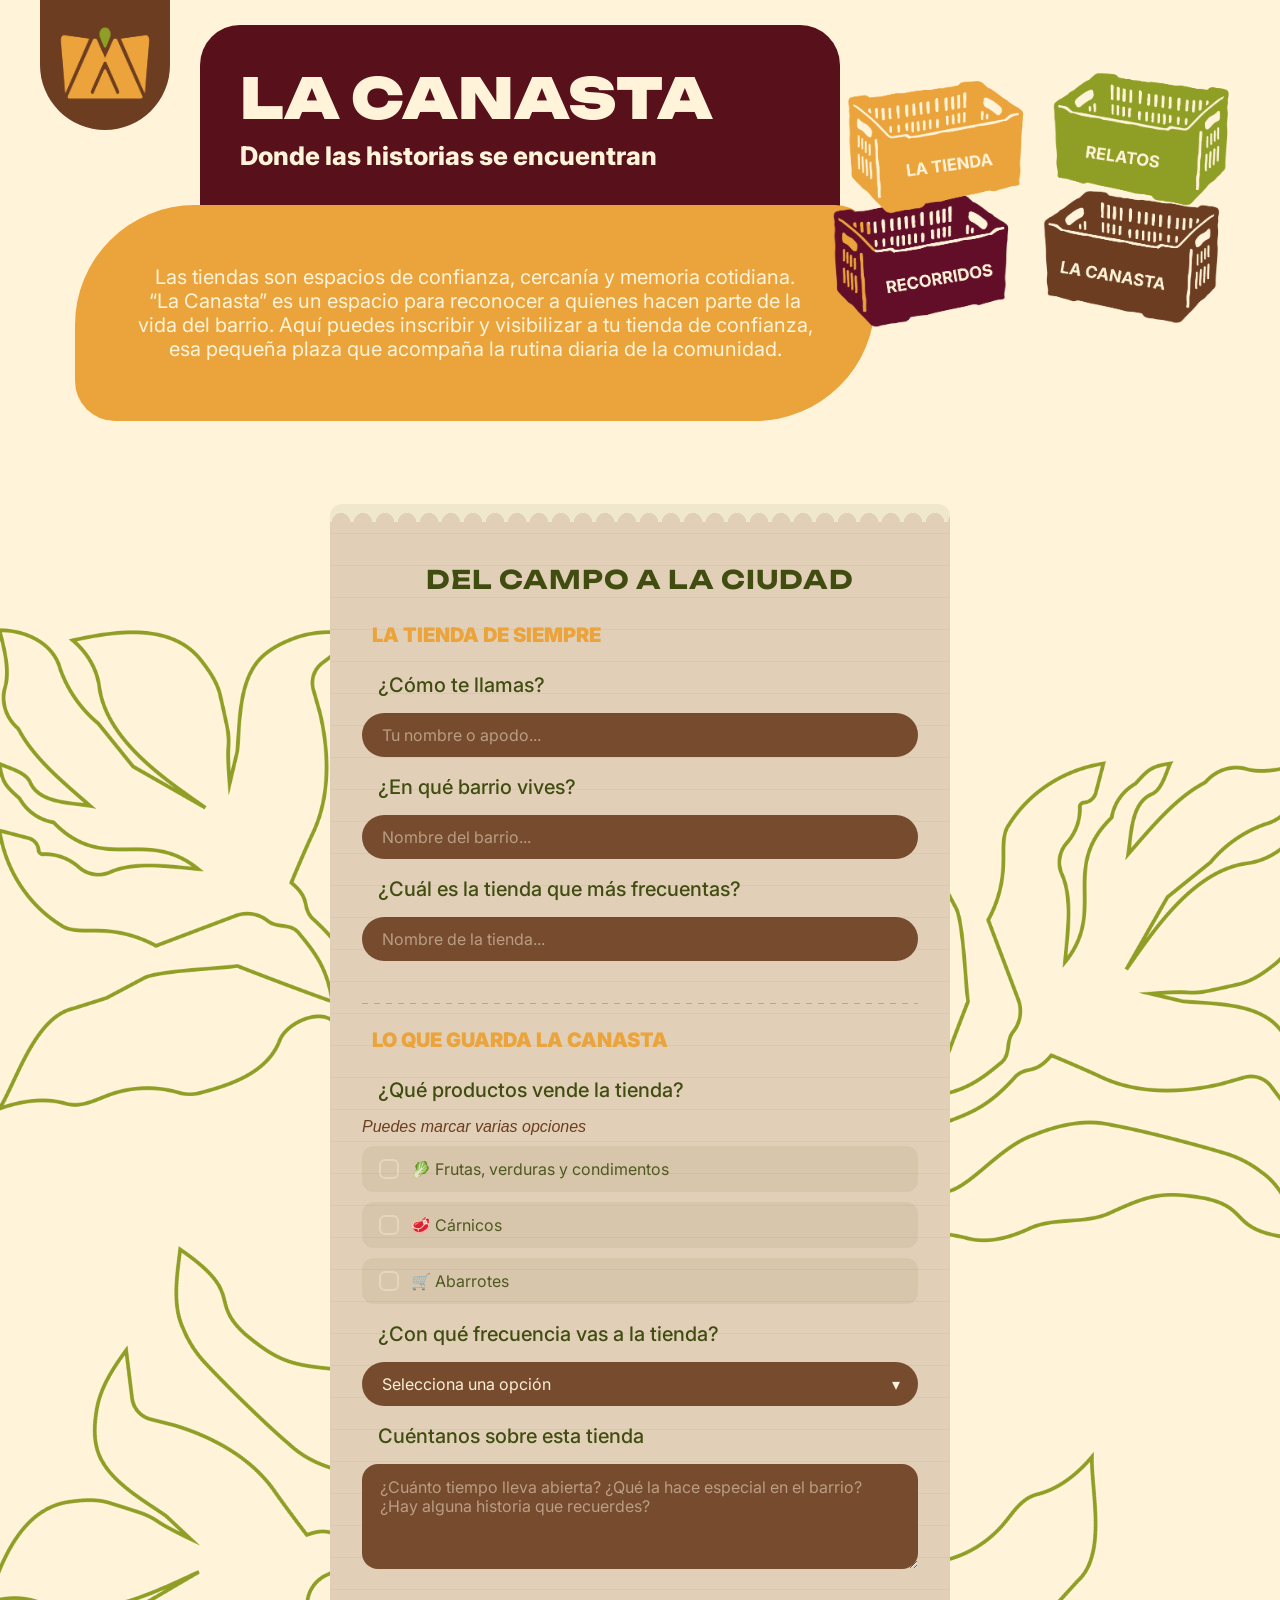
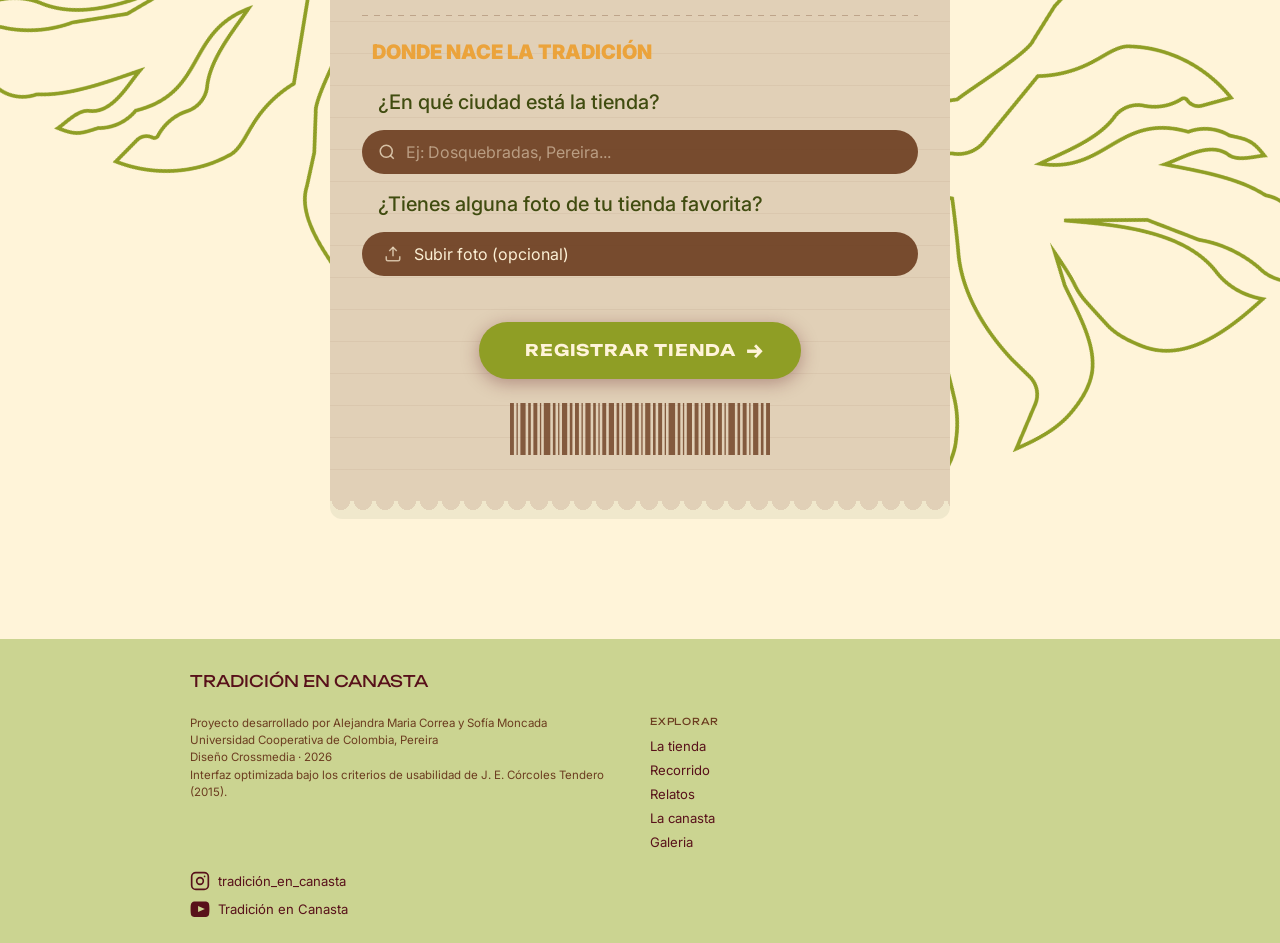
==== commit 4983c580: "Fead: Responsive de interna "la canasta"." ====
--- a/canasta.html
+++ b/canasta.html
@@ -62,7 +62,7 @@
 
 <!-- INTRO -->
 <section class="section canasta-intro fade-up">
-  <p class="canasta-intro-p">Las tiendas de barrio mantienen viva la conexión entre el campo y la ciudad. Son espacios de confianza, cercanía y memoria cotidiana.<br>
+  <p class="canasta-intro-p">Las tiendas son espacios de confianza, cercanía y memoria cotidiana.<br>
 “La Canasta” es un espacio para reconocer a quienes hacen parte de la vida del barrio. Aquí puedes inscribir y visibilizar a tu tienda de confianza, esa pequeña plaza que acompaña la rutina diaria de la comunidad.</p>
 </section>
 
--- a/styles.css
+++ b/styles.css
@@ -3440,8 +3440,77 @@
     z-index: -1;
    
   }
-}
- 
+
+ /* =====   CANASTA  ===== */
+
+ .canasta-header{
+    width: 70%;
+    height: 240px;
+   margin: 40px auto 0 ;
+    padding: 32px;
+    border-radius: 32px;
+  }
+
+  .canasta-intro{
+    max-width: 90%;
+    margin: -60px auto 60px;
+    padding: 40px;
+    border-radius: 80px 30px 80px 30px;
+  }
+
+  .ticket{
+    width: 90%;
+  }
+
+  .ticket__body{
+    padding: 36px 24px;
+  }
+
+  .ticket__titulo{
+    font-size: 1.8rem;
+  }
+
+  .ticket__check-group{
+    grid-template-columns: 1fr;
+  }
+
+  .ticket__btn-registrar{
+    width: 100%;
+    justify-content: center;
+    font-size: 1rem;
+  }
+
+  .resultado-canasta__img-wrap{
+    width: 160px;
+    height: 160px;
+  }
+
+  /* hojas */
+  .hoja-canasta-arriba-der{
+    width: 500px;
+    left: 360px;
+    top: 180px;
+  }
+
+  .hoja-canasta-arriba-izq{
+    width: 500px;
+    left: -260px;
+    top: 60px;
+  }
+
+  .hoja-canasta-medio{
+    width: 500px;
+    left: -260px;
+    top: 780px;
+  }
+
+  .hoja-canasta-abajo{
+    width: 500px;
+    left: 360px;
+    top: 1050px;
+  }
+}
+
 /* =============================================
    RESPONSIVE HOME — MÓVIL  (≤ 600px)
    ============================================= */
@@ -3561,7 +3630,6 @@
 
   .recorrido-header {
     width: 60%;
-    margin-left: 40px;
     height: auto;
     border-radius: 24px;
     margin: 25px 0 0 90px;
@@ -3811,6 +3879,150 @@
   
   }
   
+  /* ===== CANASTA ===== */
+
+  .canasta-header{
+    width: 60%;
+    height: auto;
+    border-radius: 24px;
+    margin: 25px 0 0 90px;
+    padding: 20px 16px 30px 26px;
+    gap: 14px;
+  }
+
+  .canasta-header-titulo{
+    font-size: var(--tamano-fuente-titulo-secundario);
+
+  }
+
+  .canasta-header-subtitulo{
+    font-size: var(--tamano-fuente-textos);
+    margin-top: 12px;
+  }
+
+  .canasta-intro{
+    width: 100%;
+    margin: -20px auto 0;
+    padding: 22px;
+    border-radius: 50px 24px 50px 24px;
+  }
+
+  .canasta-intro-p{
+    font-size: var(--tamano-fuente-textos-pequeños);
+  }
+
+  .canasta-form-section{
+    margin: 20px 16px;
+  }
+
+  .ticket__body{
+    padding: 28px 18px;
+  }
+
+  .ticket__titulo{
+    font-size: var(--tamano-fuente-subtitulo);
+  }
+
+  .ticket__legend{
+    font-size: var(--tamano-fuente-textos);
+  }
+
+  .ticket__label{
+    font-size: var(--tamano-fuente-textos-pequeños);
+    margin: 12px 8px;
+  }
+
+  .ticket__input,
+  .ticket__textarea,
+  .ticket__select,
+  .ticket__upload-label{
+    font-size: var(--tamano-fuente-textos-pequeños);
+    padding: 12px 16px;
+  }
+
+  .ticket__input--search{
+    padding-left: 42px;
+  }
+
+  .ticket__search-icon{
+    left: 14px;
+    width: 16px;
+  }
+
+  .ticket__textarea{
+    min-height: 120px;
+  }
+
+  .ticket__check-group{
+    grid-template-columns: 1fr;
+  }
+
+  .ticket__check-label{
+    padding: 12px;
+    font-size: var(--tamano-fuente-textos-pequeños);
+  }
+
+  .ticket__btn-registrar{
+    width: 100%;
+    justify-content: center;
+    padding: 16px 20px;
+    font-size: var(--tamano-fuente-textos-pequeños);
+  }
+
+  .ticket__barcode{
+    max-width: 180px;
+  }
+
+  .resultado-canasta__header{
+    padding: 22px 16px;
+  }
+
+  .resultado-canasta__nombre{
+    font-size: var(--tamano-fuente-subtitulo);
+  }
+
+  .resultado-canasta__descripcion{
+    font-size: var(--tamano-fuente-textos-pequeños);
+    max-width: 100%;
+  }
+
+  .resultado-canasta__img-wrap{
+    width: 150px;
+    height: 150px;
+  }
+
+  .resultado-canasta__datos{
+    padding: 14px 16px;
+  }
+
+  .resultado-canasta__dato{
+    font-size: var(--tamano-fuente-textos-pequeños);
+  }
+
+  /* hojas */
+  .hoja-canasta-arriba-der{
+    width: 500px;
+    left: 120px;
+    top: 460px;
+  }
+
+  .hoja-canasta-arriba-izq{
+    width: 500px;
+    left: -140px;
+    top: 60px;
+  }
+
+  .hoja-canasta-medio{
+    width: 500px;
+    left: -160px;
+    top: 780px;
+  }
+
+  .hoja-canasta-abajo{
+    width: 500px;
+    left: 160px;
+    top: 980px;
+  }
 
 }
  
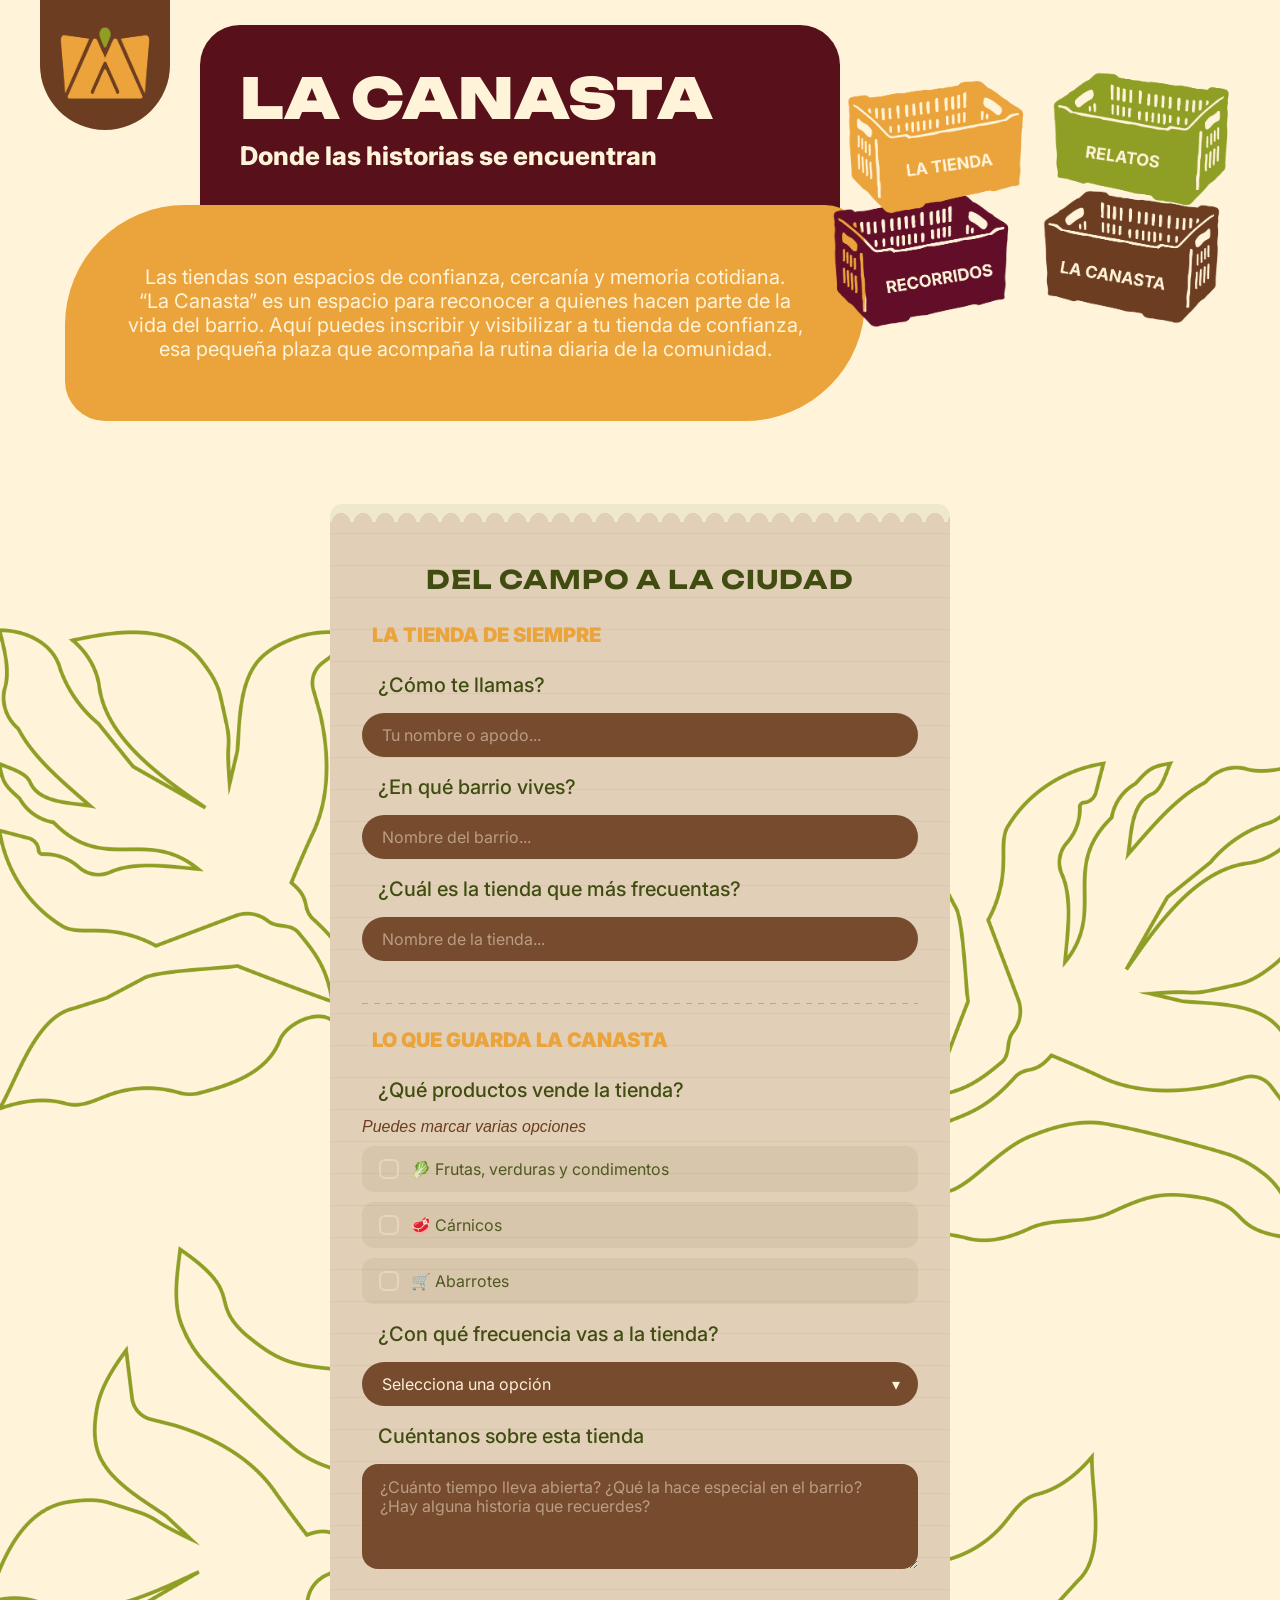
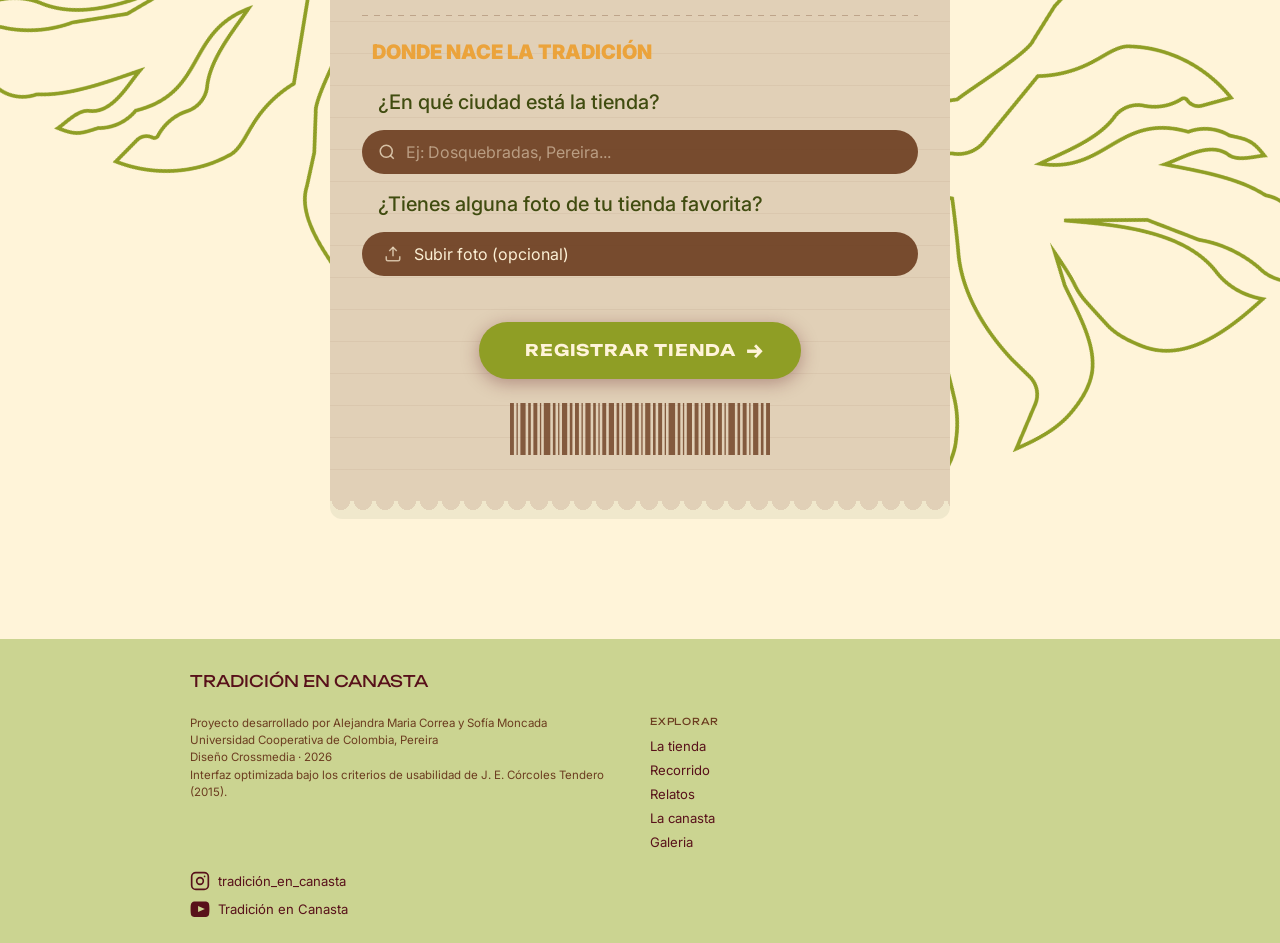
==== commit b8e15c3f: "Fix: Revsión de links y estilos" ====
--- a/canasta.html
+++ b/canasta.html
@@ -288,7 +288,7 @@
           <svg class="footer-social-icon" viewBox="0 0 24 24" fill="none" stroke="currentColor" stroke-width="2"><rect x="2" y="2" width="20" height="20" rx="5"/><circle cx="12" cy="12" r="4"/><circle cx="17.5" cy="6.5" r="1" fill="currentColor" stroke="none"/></svg>
           tradición_en_canasta
         </a>
-        <a href="https://youtube.com" class="footer-social-link" target="_blank">
+        <a href="https://youtube.com/@tradicionencanasta?si=XN-dwJW5HR5bi4pN" class="footer-social-link" target="_blank">
           <svg class="footer-social-icon" viewBox="0 0 24 24" fill="currentColor"><path d="M23 7s-.3-2-1.2-2.7c-1.1-1.2-2.4-1.2-3-1.3C16.2 3 12 3 12 3s-4.2 0-6.8.1c-.6.1-1.9.1-3 1.3C1.3 5 1 7 1 7S.7 9.1.7 11.3v2c0 2.1.3 4.3.3 4.3s.3 2 1.2 2.7c1.1 1.2 2.6 1.1 3.3 1.2C7.3 21.7 12 21.7 12 21.7s4.2 0 6.8-.2c.6-.1 1.9-.1 3-1.2.9-.7 1.2-2.7 1.2-2.7s.3-2.1.3-4.3v-2C23.3 9.1 23 7 23 7zM9.7 15.5V8.4l8.1 3.6-8.1 3.5z"/></svg>
           Tradición en Canasta
         </a>
--- a/styles.css
+++ b/styles.css
@@ -29,6 +29,8 @@
   --color-titulo-principal:   #FFF4D9;
   --color-titulo-secundario: #58111A;
 
+    --sombra-foto: 0 8px 28px rgba(88,17,26,0.18), 0 2px 8px rgba(0,0,0,0.10);
+
   --fuente-titulos: "Unbounded", sans-serif;
   --fuente-textos:  "Inter", sans-serif;
 
@@ -75,7 +77,6 @@
     text-decoration: none;
  }
 
- 
  
 /* =============================================
    HAMBURGUESA — oculta en desktop
@@ -212,7 +213,7 @@
 /* --- Hero contenido --- */
 .hero-contenido {
   width: 100%;
-  max-width: 800px;
+  max-width: 700px;
   margin-left: 130px;
   height: 85%;
   justify-self: start;
@@ -281,6 +282,8 @@
   height: auto;
   object-fit: contain;
 }
+
+
  
  
 /* =============================================
@@ -566,7 +569,7 @@
  
 .hoja-tienda-izq {
   left: 90px;
-  top: 1050px;
+  top: 950px;
   width: 650px;
   transform: translateX(-200px) rotate(90deg);
 }
@@ -783,21 +786,14 @@
   z-index: -1;
 }
 
-.hoja-recorridos-mapa-arriba img{
-  width: 100%;
-  display: block;
-
-}
-
-
 .hoja-recorridos-tiendas-arriba{
   position: absolute;
-  left: 300px;
-  top: -100px;
-
-  width: 900px;
-
-  z-index: 0;
+  left: 800px;
+  bottom: -450px;
+
+  width: 800px;
+
+  z-index: -1;
 }
 
 .hoja-recorridos-tiendas-arriba img{
@@ -920,13 +916,10 @@
   overflow: hidden;
   box-shadow: 0 4px 24px rgba(64,76,16,0.08);
   transition: transform 0.3s ease, box-shadow 0.3s ease;
-}
- 
-.tienda-card:hover {
-  transform: translateY(-6px);
-  box-shadow: 0 12px 32px rgba(64,76,16,0.15);
-}
- 
+
+}
+ 
+
 .tienda-card-img {
   aspect-ratio: 4/3;
   background: var(--color-fondo-principal);
@@ -945,7 +938,7 @@
 }
  
 .tienda-card-body {
-  padding: 18px;
+  padding: 30px;
 }
  
 .tienda-card-nombre {
@@ -966,13 +959,18 @@
   color: var(--color-texto-principal);
   line-height: var(--interlineado-textos);
 }
- 
-.btn.btn-secondary{
-    color: var(--color-texto-light);
-    font-size: var(--tamano-fuente-textos);
-}
- 
-
+
+ .btn-recorridos{
+  color: var(--color-titulo-principal);
+  background-color: var(--color-boton-hover-principal);
+  padding: 10px;
+  border-radius: 20px;
+ }
+ 
+ .btn-recorridos:hover{
+  background-color: var(--color-boton-secundario);
+  transform: scale(1.04);
+ }
 /* ══════════════════════════════════════════════════════
    RELATOS
 ══════════════════════════════════════════════════════ */
@@ -990,7 +988,7 @@
 
 
 .relatos-header-inner {
-  max-width: 900px;
+  max-width:800px;
   margin: 0 auto;
   display: flex;
   flex-direction: column;
@@ -1023,7 +1021,7 @@
   display: flex;
   flex-direction: column;
   gap: 14px;
-  max-width: 980px;
+  max-width: 880px;
   text-align: center;
   position: relative;
 
@@ -1042,9 +1040,14 @@
   font-weight: 800;
   position: absolute;
   top: 200px;
-  left: 650px;
+  left: 40%;
   z-index: 5;
 
+}
+
+.relatos-documental:hover{
+  background-color: var(--color-boton-secundario);
+  transform: scale(1.04);
 }
  
 .relatos-intro__caja p {
@@ -1324,6 +1327,7 @@
   z-index: 10;
 }
 
+
 /*═════════════════════════════════════════════════════
   LA CANASTA
 ══════════════════════════════════════════════════════ */
@@ -1372,7 +1376,7 @@
   max-width: 800px;
   text-align: center;
 
-  margin: -120px 0 75px 75px;
+  margin: -120px 0 75px 65px;
 }
 
 .canasta-intro-p {
@@ -2082,17 +2086,11 @@
   height: 330px;
   justify-self: start;
   margin: 25px 0 0 200px;
-  max-width: 900px;
-  display: flex;
-  flex-direction: column;
-  gap: 24px;
+  z-index: 2;
   padding: 40px;
-
-  z-index: 2;
 
   border-radius: 40px;
   background-color: var(--color-caja-amarillo);
-  
 }
 
 .galeria-header-titulo {
@@ -2111,9 +2109,7 @@
   margin-top: 8px;
 }
 
-/* ══════════════════════════════════════
-   INTRO
-══════════════════════════════════════ */
+
 .galeria-intro {
  padding: 40px 60px;
   
@@ -2140,7 +2136,7 @@
   text-align: center;
   position: relative;
 
-  margin-top: -20px;
+  margin-top: -50px;
   margin-left: 0;
 }
 
@@ -2167,10 +2163,9 @@
   width: 100%;
   max-width: 680px;
   margin: 40px auto 0;
-  height: 1000px;
+  height: 1200px;
   padding: 0 16px;
 }
-
 .collage-deco {
   position: absolute;
   pointer-events: none;
@@ -2178,48 +2173,68 @@
   user-select: none;
 }
 
-.collage-deco-icono_bascula {
+/* IMPORTANTE */
+.collage-deco img{
+  width: 100%;
+  height: 100%;
+  object-fit: contain;
+  display: block;
+}
+
+.collage-deco_bascula {
   top: 220px;
-  left: 0;
-  width: 120px;
-  height: 150px;
-  transform: rotate(-20deg);
-  opacity: 0.85;
-}
-
-.collage__deco--mancha-verde {
-  width: 80px;
-  height: 100px;
-  
-  top: 430px;
-  left: 8%;
-  opacity: 0.8;
-}
-
-.collage__deco--mancha-amarilla {
-  width: 60px;
-  height: 80px;
- 
+  left: -40px;
+
+  width: 480px;
+  height: 480px;
+
+  transform: rotate(8deg);
+  z-index: 6;
+}
+
+.collage-deco--estrella {
+  width: 300px;
+  height:300px;
+
+  top: 200px;
+  left: 400px;
+
+  z-index: 6;
+
+}
+
+.collage-deco--silla{
+  width: 500px;
+  height: 500px;
+
   top: 460px;
-  left: 15%;
-  opacity: 0.7;
-}
-
-.collage__deco--flor-marron {
- 
-  font-size: 3rem;
-  top: 620px;
-  left: 42%;
+  left: 50%;
+
+  z-index: 6;
+
+}
+
+.collage-deco--aguacate{
+  width: 300px;
+  height: 300px;
+
+  top: 680px;
+  left: 10%;
+
   transform: rotate(15deg);
-  opacity: 0.7;
-}
-
-.collage__deco--hoja-izq {
-  width: 120px;
-  top: 580px;
-  right: 0;
-  opacity: 0.3;
+
+  z-index: 6;
+}
+
+.collage-deco--tomate {
+  width: 280px;
+
+  top: 1080px;
+  left: 320px;
+
+
   transform: rotate(-30deg);
+  z-index: 6;
 }
 
 /* ══ FOTO-CARDS (flip) ══ */
@@ -2238,10 +2253,10 @@
   bottom: 8px;
   right: 10px;
   font-size: 0.8rem;
-  color: rgba(255,255,255,0.85);
+  color: var(--color-fondo-principal);
   z-index: 5;
   text-shadow: 0 1px 4px rgba(0,0,0,0.5);
-  transition: opacity 0.2s;
+  transition: opacity 0.5s;
   pointer-events: none;
 }
 
@@ -2325,41 +2340,93 @@
   letter-spacing: 0.1em;
 }
 
-/* ══ Posicionamiento individual como en el mockup ══ */
-.foto-card--1 { width: 270px; height: 300px; top: 0;    left: 0;    transform: rotate(-3deg); box-shadow: var(--sombra-foto); }
-.foto-card--2 { width: 350px; height: 400px; top: 100px;  left: 100%;  transform: rotate(2deg);  box-shadow: var(--sombra-foto); }
-.foto-card--3 { width: 230px; height: 300px; top: 40px;  right: 0;   transform: rotate(5deg);  box-shadow: var(--sombra-foto); }
-.foto-card--4 { width: 340px; height: 400px; top: 210px; left: 15%;  transform: rotate(-5deg); box-shadow: var(--sombra-foto); }
-.foto-card--5 { width: 150px; height: 180px; top: 200px; left: 0;    transform: rotate(3deg);  box-shadow: var(--sombra-foto); }
-.foto-card--6 { width: 200px; height: 220px; top: 390px; left: 20%;  transform: rotate(-2deg); box-shadow: var(--sombra-foto); z-index: 3; }
-.foto-card--7 { width: 170px; height: 180px; top: 230px; right: 2%;  transform: rotate(4deg);  box-shadow: var(--sombra-foto); }
-.foto-card--8 { width: 155px; height: 185px; top: 620px; right: 0;   transform: rotate(-4deg); box-shadow: var(--sombra-foto); }
-.foto-card--9 { width: 160px; height: 170px; top: 640px; left: 2%;   transform: rotate(2deg);  box-shadow: var(--sombra-foto); }
+/* ══ FOTOS ══ */
+.foto-card--1 { 
+  width: 320px; 
+  height: 450px; 
+  top: -30px;    
+  left: -140px;    
+  transform: rotate(3deg); 
+  box-shadow: var(--sombra-foto); 
+}
+.foto-card--2 { 
+  width: 320px; 
+  height: 420px; 
+  top: 480px;  
+  left: 100%;  
+  transform: rotate(2deg);  
+  box-shadow: var(--sombra-foto); 
+}
+.foto-card--3 { 
+  width: 320px; 
+  height: 420px; 
+  top: 0px;  
+  left: 600px;   
+  transform: rotate(-5deg);  
+  box-shadow: var(--sombra-foto); 
+}
+.foto-card--4 { 
+  width: 320px; 
+  height: 420px; 
+  top: 440px; 
+  left: -40%;  
+  transform: rotate(-5deg); 
+  box-shadow: var(--sombra-foto); 
+}
+.foto-card--5 { 
+  width: 250px; 
+  height: 360px; 
+  top: 60px; 
+  left: 260px;    
+  transform: rotate(3deg);  
+  box-shadow: var(--sombra-foto); 
+}
+.foto-card--6 { 
+  width: 260px; 
+  height: 340px; 
+  top: 840px; 
+  left: 40%;  
+  transform: rotate(-2deg); 
+  box-shadow: var(--sombra-foto); 
+  z-index: 3; 
+}
+.foto-card--7 { 
+  width: 250px; 
+  height: 320px;  
+  top: 460px; 
+  right: 35%;  
+  transform: rotate(4deg);  
+  box-shadow: var(--sombra-foto); 
+}
+.foto-card--8 { 
+  width: 320px; 
+  height: 420px;
+  top: 920px; 
+  left: 600px;   
+  transform: rotate(-4deg); 
+  box-shadow: var(--sombra-foto); 
+}
+.foto-card--9 { 
+  width: 320px; 
+  height: 420px; 
+  top: 860px; 
+  left: -20%;   
+  transform: rotate(2deg);  
+  box-shadow: var(--sombra-foto); 
+}
 
 /* Hover levanta la foto */
 .foto-card:hover { z-index: 10; }
 .foto-card:hover .foto-card__inner { transform: translateY(-6px) scale(1.02); }
 .foto-card.flipped:hover .foto-card__inner { transform: rotateY(180deg) translateY(-4px); }
 
-/* ── Mobile: collage responsive ── */
-@media (max-width: 480px) {
-  .collage { height: 1200px; }
-  .foto-card--1 { width: 140px; height: 160px; top: 0;    left: 0; }
-  .foto-card--2 { width: 155px; height: 148px; top: 8px;  left: 50%; }
-  .foto-card--3 { width: 110px; height: 125px; top: 30px;  right: 0; }
-  .foto-card--4 { width: 148px; height: 155px; top: 180px; left: 12%; }
-  .foto-card--5 { width: 125px; height: 148px; top: 165px; left: 0; }
-  .foto-card--6 { width: 165px; height: 180px; top: 345px; left: 16%; }
-  .foto-card--7 { width: 140px; height: 150px; top: 200px; right: 1%; }
-  .foto-card--8 { width: 128px; height: 152px; top: 545px; right: 0; }
-  .foto-card--9 { width: 132px; height: 142px; top: 560px; left: 1%; }
-}
+
 /* ══════════════════════════════════════
    TIENDITA – con imagen real
 ══════════════════════════════════════ */
 .tiendita {
   max-width: 1500px;
-  margin: 80px auto 0;
+  margin: 200px 40px 40px 40px;
   padding: 0 16px 60px;
 }
  
@@ -2405,7 +2472,7 @@
   flex-shrink: 0;
   width: 1px;
   align-self: stretch;
-  margin: 8px 0;
+  margin: 3px 0;
   background: repeating-linear-gradient(
     180deg,
     var(--color-caja-marron) 0,
@@ -2471,15 +2538,15 @@
  
 .producto__img-wrap--placeholder::after {
   content: '📦';
-  font-size: 2rem;
+  font-size: var(--tamano-fuente-subtitulo);
 }
  
 .producto__desc {
   font-size: var(--tamano-fuente-textos-pequeños);
   color: var(--color-texto-principal);
-  line-height: 1.45;
+  line-height: var(--interlineado-textos);
   text-align: center;
-  max-width: 140px;
+  max-width: 160px;
 }
  
 /* ── FOOTER TIENDITA: BOTÓN COMPRAR ── */
@@ -2487,7 +2554,7 @@
   display: flex;
   align-items: center;
   gap: 8px;
-  background: var(--color-caja-vino);
+  background: var(--color-caja-amarillo);
   color: var(--color-titulo-principal);
   border: none;
   border-radius: 50px;
@@ -2520,8 +2587,8 @@
   font-family: var(--fuente-titulos);
   font-size: var(--tamano-fuente-textos-pequeños);
   font-weight: 900;
-  width: 22px;
-  height: 22px;
+  width: 30px;
+  height: 30px;
   border-radius: 50%;
   display: flex;
   align-items: center;
@@ -2990,6 +3057,60 @@
   color: var(--color-caja-marron);
   line-height: 1.5;
 }
+
+/* ── Animación sutil de hojas ── */
+@keyframes hoja-flotar {
+  0%   { transform: translateY(0px)    rotate(0deg); }
+  33%  { transform: translateY(-8px)   rotate(1deg); }
+  66%  { transform: translateY(4px)    rotate(-0.8deg); }
+  100% { transform: translateY(0px)    rotate(0deg); }
+}
+
+@keyframes hoja-flotar-b {
+  0%   { transform: translateY(0px)    rotate(0deg); }
+  33%  { transform: translateY(6px)    rotate(-1.2deg); }
+  66%  { transform: translateY(-5px)   rotate(0.6deg); }
+  100% { transform: translateY(0px)    rotate(0deg); }
+}
+
+@keyframes hoja-flotar-c {
+  0%   { transform: translateY(0px)    rotate(0deg); }
+  33%  { transform: translateY(-5px)   rotate(0.5deg); }
+  66%  { transform: translateY(7px)    rotate(-1deg); }
+  100% { transform: translateY(0px)    rotate(0deg); }
+}
+
+.hoja-momentos-izq,
+.hoja-canasta-arriba-izq,
+.relato-card__hoja-nat {
+  animation: hoja-flotar 7s ease-in-out infinite;
+}
+
+.hoja-tienda,
+.hoja-canasta-arriba-der,
+.relato-card__hoja-bc {
+  animation: hoja-flotar-b 9s ease-in-out infinite;
+}
+
+.hoja-recorridos-arriba,
+.hoja-canasta-medio,
+.hoja-canasta-abajo,
+.relato-card__hoja-al {
+  animation: hoja-flotar-c 11s ease-in-out infinite;
+}
+
+.hoja.hoja-izq-arriba {
+  animation: hoja-flotar 13s ease-in-out infinite;
+}
+
+.hoja.hoja-der-abajo {
+  animation: hoja-flotar-b 8s ease-in-out infinite;
+}
+
+.hoja-recorridos-mapa-arriba,
+.hoja-recorridos-tiendas-arriba {
+  animation: hoja-flotar-c 10s ease-in-out infinite;
+}
  
 @media (min-width: 768px) {
   .footer__grid {
@@ -3001,7 +3122,7 @@
    RESPONSIVE HOME— TABLET  (≤ 1024px)
    Canastas se ocultan, aparece hamburguesa
    ============================================= */
-@media (max-width: 1024px) {
+@media (max-width: 1200px) {
 
   .hamburguesa { display: flex; }
  
@@ -3279,7 +3400,7 @@
     left: 60%;
     
 
-    font-size: 0.9rem;
+    font-size: var(--tamano-fuente-textos-pequeños);
     padding: 14px 24px;
   }
 
@@ -3415,6 +3536,7 @@
     left: 50%px;
   }
 
+
   /* ===== HOJAS ===== */
 
   .relato-card__hoja-bc{
@@ -3509,7 +3631,158 @@
     left: 360px;
     top: 1050px;
   }
-}
+
+  /* ===== GALERIA ===== */
+  .galeria-header {
+    width: 70%;
+    height: auto;
+    margin: 40px auto 0 ;
+    border-radius: 32px;
+  }
+
+  /* ===== INTRO ===== */
+  .galeria-intro {
+    max-width: 90%;
+    margin: -60px auto 60px;
+    padding: 40px;
+    border-radius: 80px 30px 80px 30px;
+  }
+
+  .galeria-intro__caja {
+    max-width: 90%;
+    margin: -10px 20px 20px 0px;
+    padding: 50px;
+  }
+
+  .deco--tr {
+    width: 100px;
+    right: -20px;
+  }
+
+  .deco--br {
+    width: 90px;
+    bottom: -30px;
+  }
+
+  /* ===== COLLAGE ===== */
+  .collage {
+    max-width: 100%;
+    height: 1300px;
+    overflow: hidden;
+  }
+
+  /* Decoraciones */
+  .collage-deco_bascula {
+    width: 320px;
+    height: 320px;
+    left: -40px;
+    top: 280px;
+  }
+
+  .collage-deco--estrella {
+    width: 180px;
+    height: 180px;
+    left: 40%;
+    top: 50px;
+  }
+
+  .collage-deco--silla {
+    width: 320px;
+    height: 320px;
+    top: 340px;
+    left: 35%;
+  }
+
+  .collage-deco--aguacate {
+    width: 260px;
+    height: 260px;
+    top: 740px;
+  }
+
+  .collage-deco--tomate {
+    width: 180px;
+    top: 1080px;
+    left: 50%;
+  }
+
+  /* Fotos */
+  .foto-card {
+    transform: scale(.85);
+    transform-origin: top left;
+  }
+
+  .foto-card--1 { left: 2%; top: 0; }
+  .foto-card--2 { left: 64%; top: 460px; }
+  .foto-card--3 { left: 60%; top: 40px; }
+  .foto-card--4 { left: 5%; top: 500px; }
+  .foto-card--5 { left: 35%; top: 160px; }
+  .foto-card--6 { left: 40%; top: 520px; }
+  .foto-card--7 { left: 38%; top: 840px; }
+  .foto-card--8 { left: 65%; top: 860px; }
+  .foto-card--9 { left: 5%; top: 920px; }
+
+  /* ===== TIENDITA ===== */
+  .tiendita {
+    margin: 90px 20px 40px;
+  }
+
+   
+.tiendita__img-fondo {
+    display: block;
+    width: 100%;
+    height: auto;
+    mix-blend-mode: multiply; 
+    pointer-events: none;
+    user-select: none;
+
+}
+
+  .producto__cat {
+    font-size: var(--tamano-fuente-textos-pequeños);
+  }
+
+  .producto__desc {
+    font-size: var(--tamano-fuente-textos-pequeños);
+    max-width: 130px;
+  }
+
+  .producto__img-wrap {
+    width: clamp(90px, 10vw, 90px);
+    height: clamp(90px, 10vw, 90px);
+  
+  }
+
+  .btn-comprar {
+    padding: 10px 20px;
+    font-size: 0.75rem;
+  }
+
+  /* ===== POPUPS ===== */
+  .popup {
+    max-width: 90%;
+  }
+
+  .popup__grid {
+    grid-template-columns: repeat(2, 1fr);
+  }
+
+  /* ===== FOOTER ===== */
+  .footer__inner {
+    justify-content: center;
+    text-align: center;
+  }
+
+  .footer__nav ul {
+    align-items: center;
+  }
+
+  .footer__redes {
+    align-items: center;
+  }
+}
+
+
+
 
 /* =============================================
    RESPONSIVE HOME — MÓVIL  (≤ 600px)
@@ -4023,6 +4296,189 @@
     left: 160px;
     top: 980px;
   }
-
-}
- +  /* ===== GALERIA ===== */
+  .galeria-header {
+    width: 60%;
+    height: auto;
+    border-radius: 24px;
+    margin: 25px 0 0 90px;
+    padding: 20px 16px 40px 26px;
+    gap: 14px;
+  }
+
+  .galeria-header-titulo {
+    font-size: var(--tamano-fuente-titulo-secundario);
+
+  }
+
+  .galeria-header-subtitulo {
+    font-size:var(--tamano-fuente-textos);
+    margin-top: 12px;
+  }
+
+  /* ===== INTRO ===== */
+  .galeria-intro {
+    width: 100%;
+    margin: -50px auto 0;
+
+  }
+
+  .galeria-intro__caja {
+    padding: 22px;
+    border-radius: 20px;
+  }
+
+  .galeria-intro__caja p {
+     font-size: var(--tamano-fuente-textos-pequeños);
+  }
+
+
+  /* ===== COLLAGE ===== */
+  .collage {
+    height: auto;
+    display: flex;
+    flex-direction: column;
+    gap: 24px;
+    padding: 0 12px;
+    margin-top: 20px;
+  }
+
+  .deco{
+    display: none;
+  }
+  
+
+  .foto-card {
+    position: relative;
+    width: 90% !important;
+    height: 360px !important;
+    top: auto !important;
+    left: auto !important;
+    right: auto !important;
+    transform: none !important;
+    margin: 20px auto; 
+  }
+
+  .foto-card__curatorial {
+    font-size: var(--tamano-fuente-textos-pequeños);
+  }
+
+  /* ===== TIENDITA ===== */
+  .tiendita {
+    margin: 80px 12px 20px;
+    padding: 0;
+  }
+
+  .tiendita__img-fondo {
+    display: none;
+  }
+
+  .tiendita__marco {
+    background: var(--color-fondo-ticket);
+    border-radius: 28px;
+    padding: 24px 18px 90px;
+    position: relative;
+  }
+
+  .tiendita__contenido {
+    position: relative;
+    inset: auto;
+    flex-direction: column;
+    gap: 28px;
+  }
+
+  .tiendita__divisor {
+    width: 100%;
+    height: 1px;
+    margin: 0;
+    align-self: auto;
+
+    background: repeating-linear-gradient(
+      90deg,
+      var(--color-caja-marron) 0,
+      var(--color-caja-marron) 6px,
+      transparent 6px,
+      transparent 12px
+    );
+  }
+
+  .producto {
+    width: 100%;
+    padding: 0;
+  }
+
+  .producto__img-wrap {
+    width: 180px;
+    height: 180px;
+  }
+
+  .producto__desc {
+    max-width: 90%;
+    font-size: 0.9rem;
+  }
+
+  .tiendita__footer {
+    bottom: 20px;
+    width: 100%;
+  }
+
+  .btn-comprar {
+    width: 90%;
+    justify-content: center;
+    font-size: 0.82rem;
+  }
+
+  /* ===== POPUP ===== */
+  .popup {
+    padding: 22px 18px;
+    border-radius: 18px;
+  }
+
+  .popup__titulo {
+    font-size: 1rem;
+  }
+
+  .popup__grid {
+    grid-template-columns: 1fr;
+  }
+
+  .popup__grid--sellos {
+    grid-template-columns: repeat(2, 1fr);
+  }
+
+  .popup__footer,
+  .carrito__footer {
+    flex-direction: column;
+    align-items: stretch;
+  }
+
+  .btn-pill,
+  .btn-whatsapp {
+    width: 100%;
+    justify-content: center;
+  }
+
+  /* ===== FOOTER ===== */
+  .footer {
+    padding: 28px 16px;
+  }
+
+  .footer__inner {
+    flex-direction: column;
+    align-items: center;
+    text-align: center;
+    gap: 24px;
+  }
+
+  .footer__nav ul {
+    align-items: center;
+  }
+
+  .footer__redes {
+    align-items: center;
+  }
+
+  .red {
+    justify-content: center;
+  }
+}
